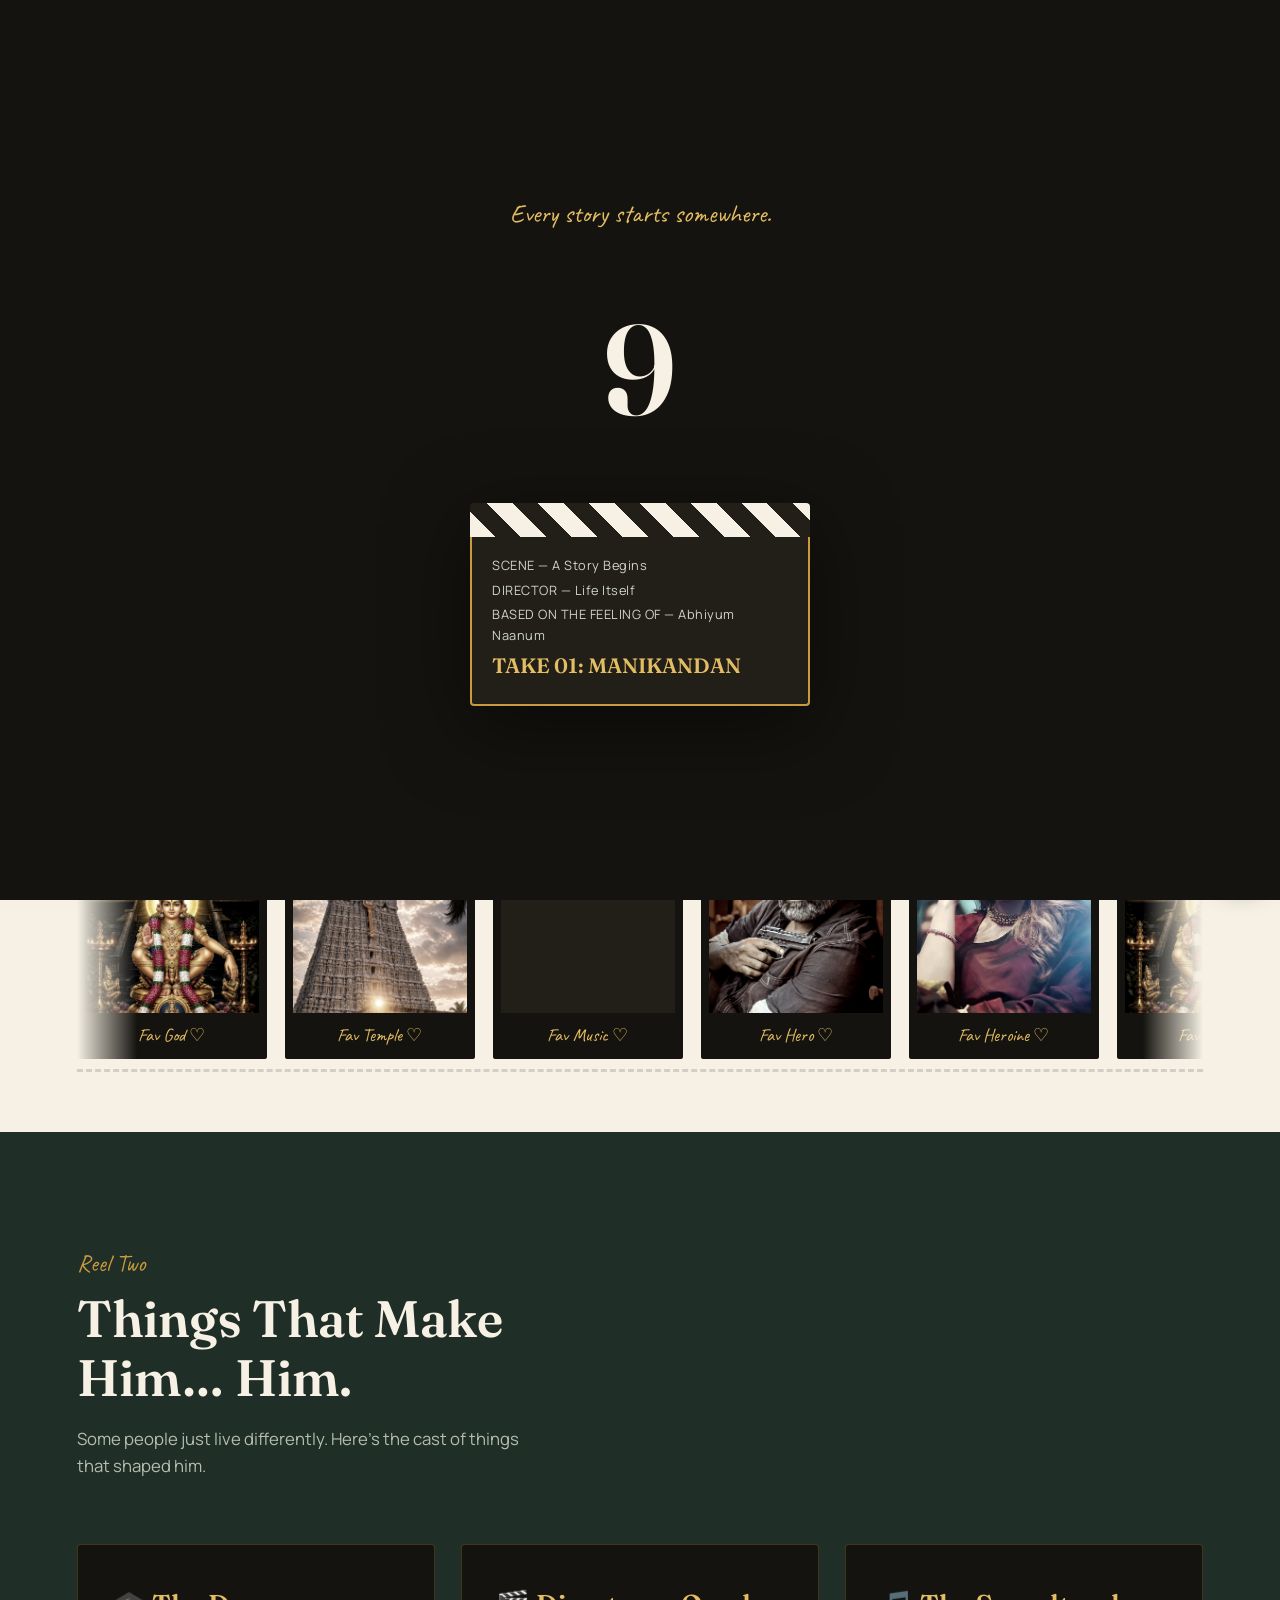
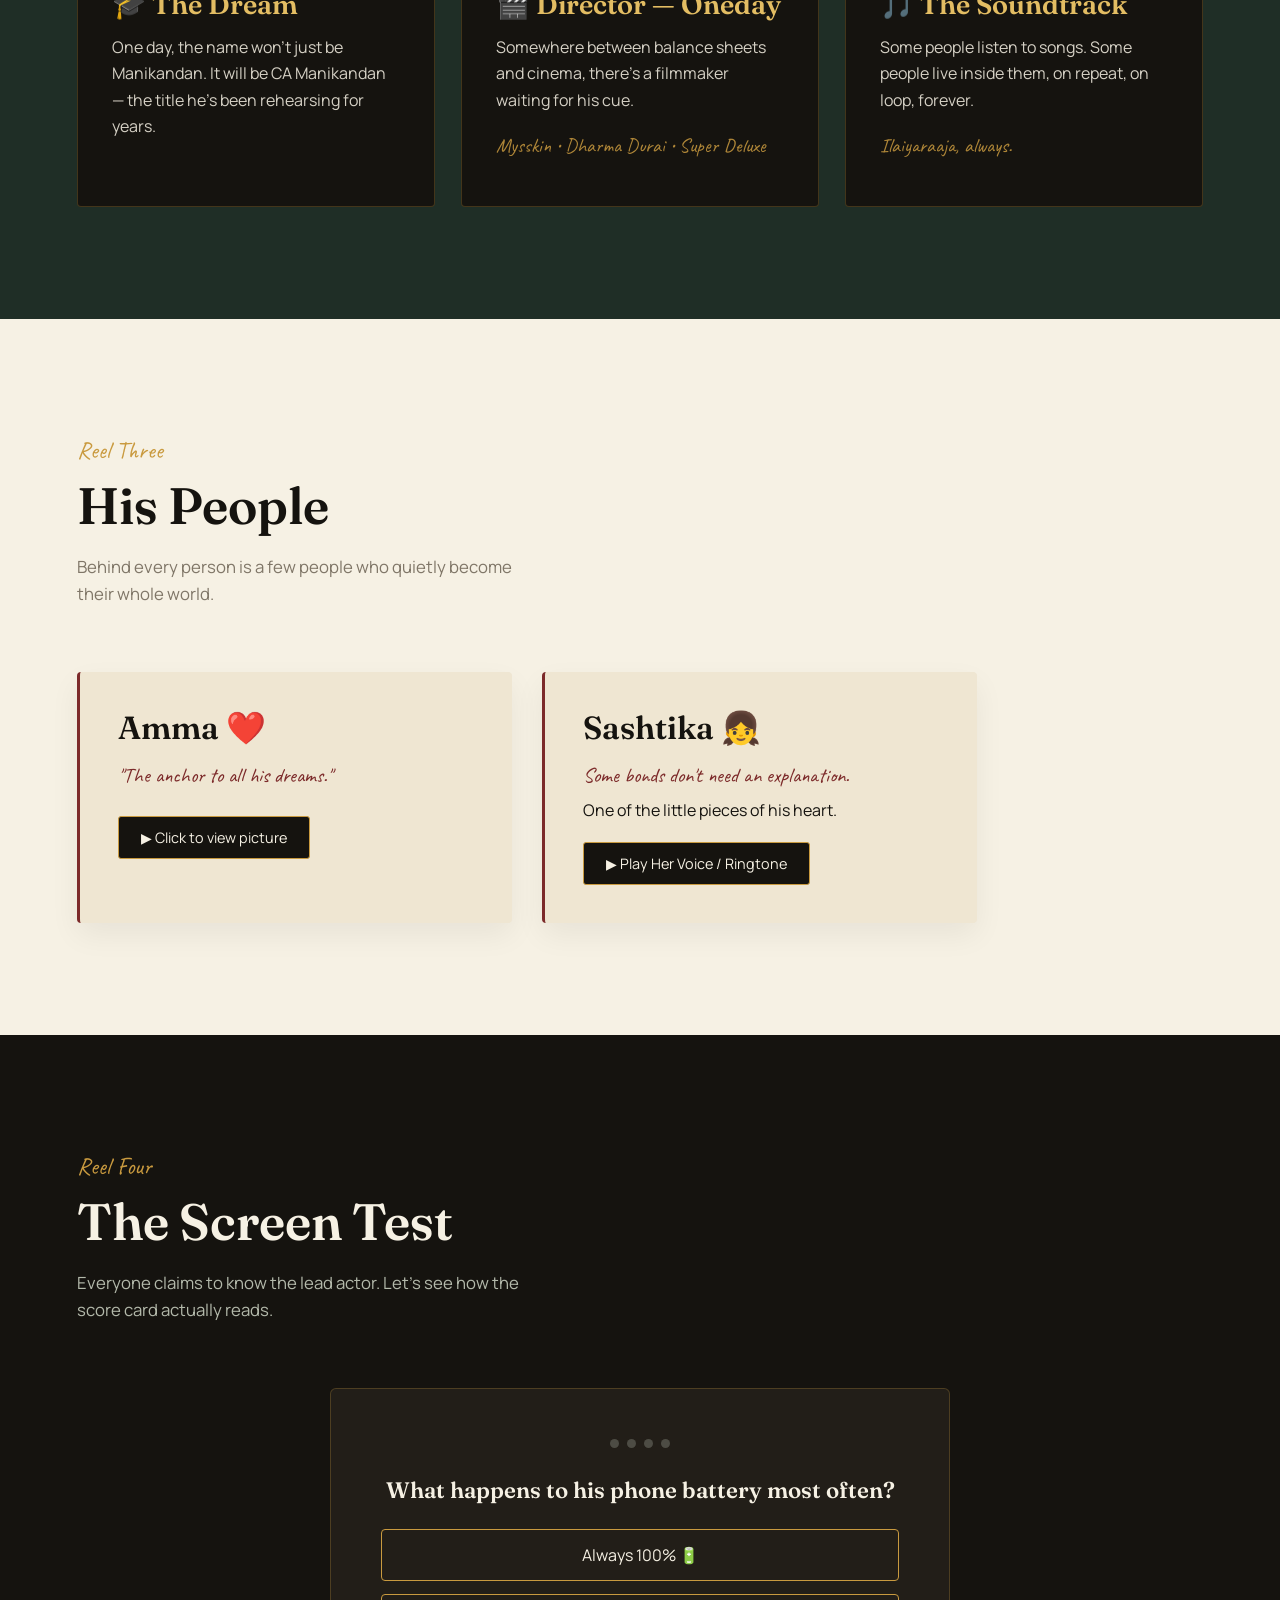
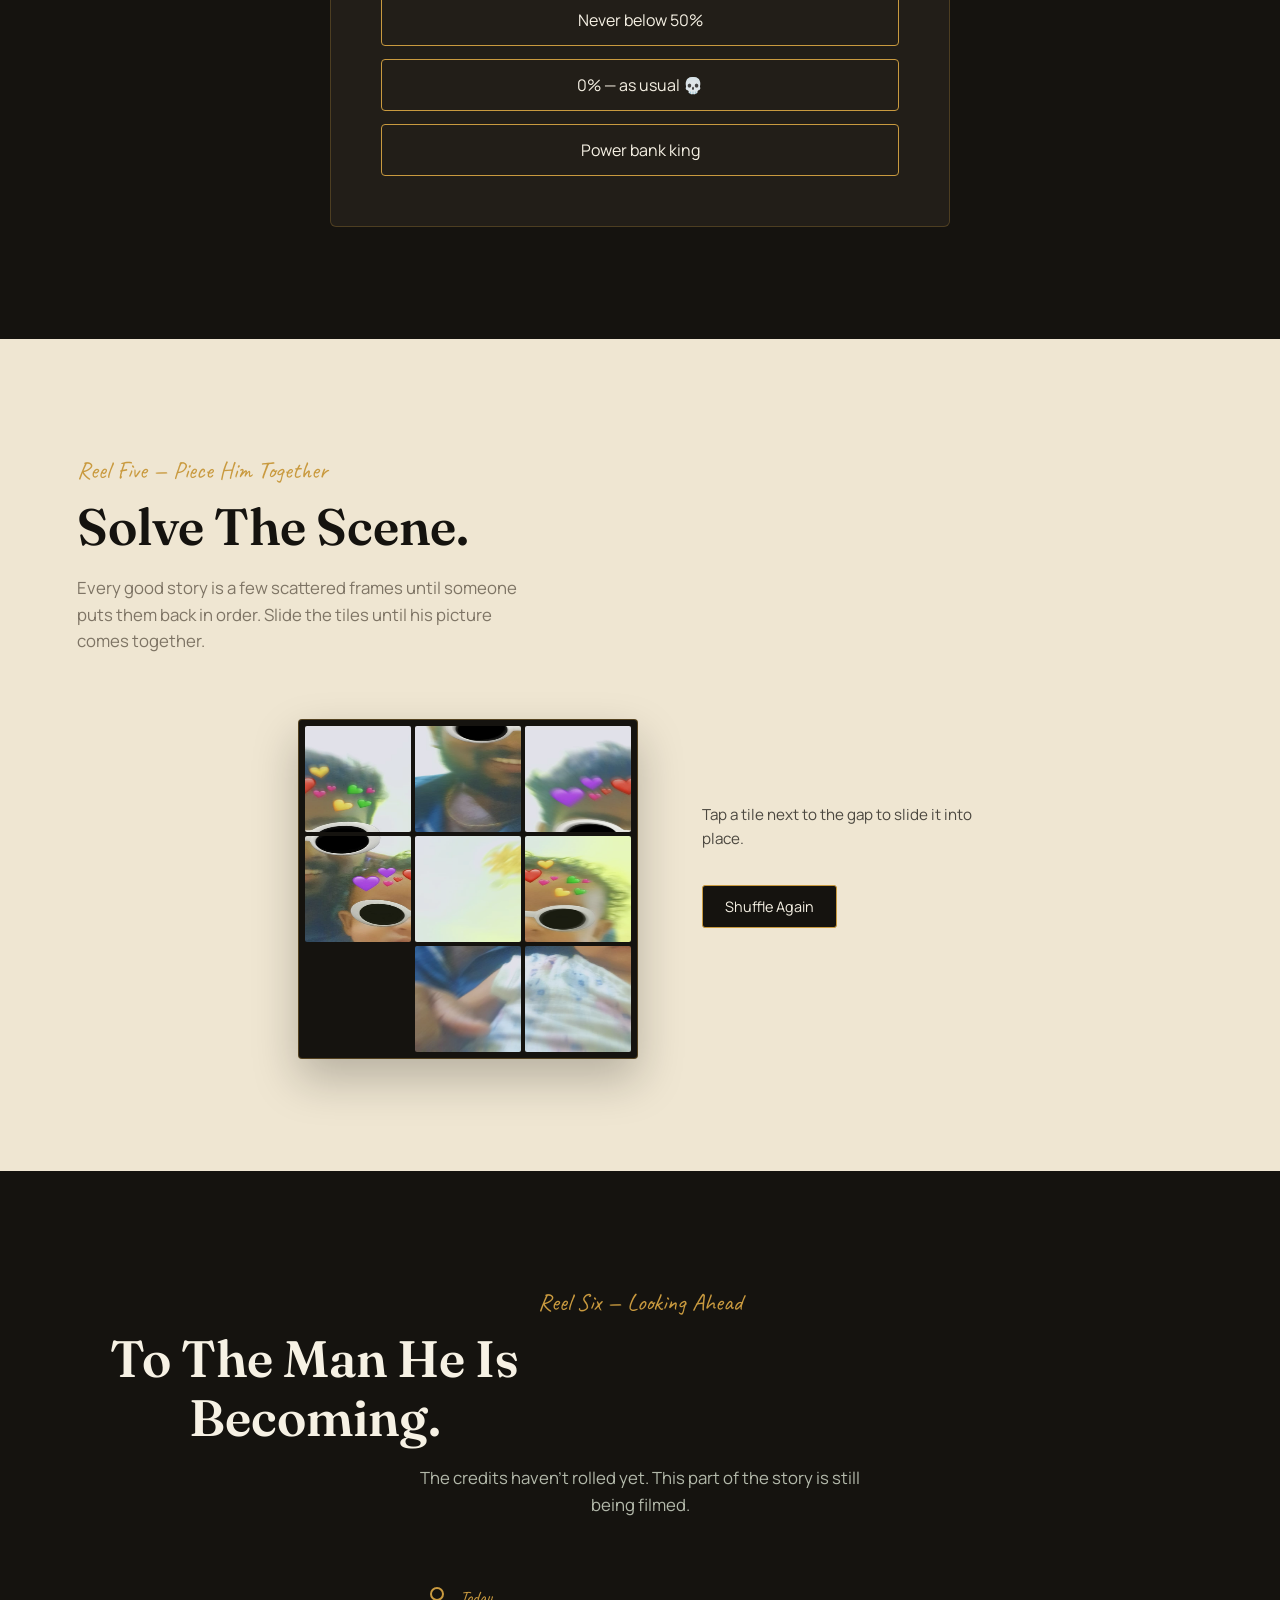
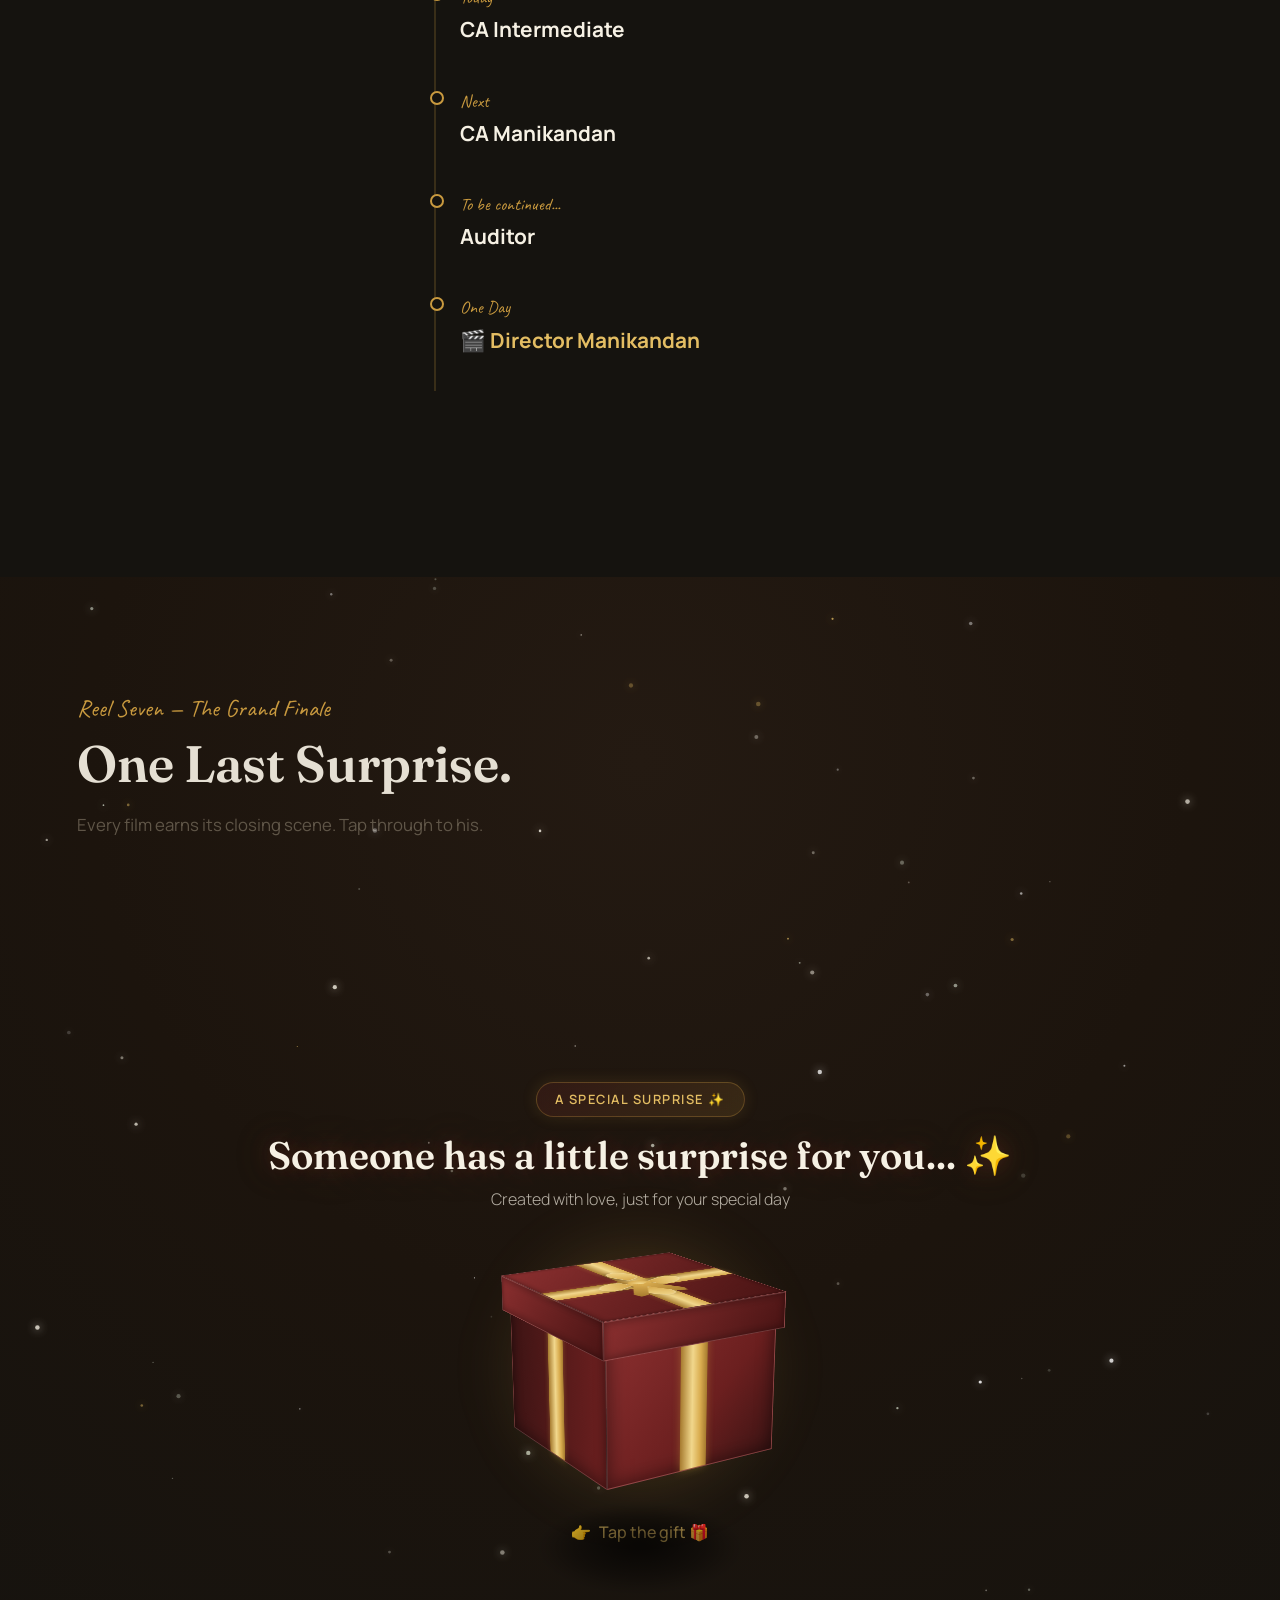
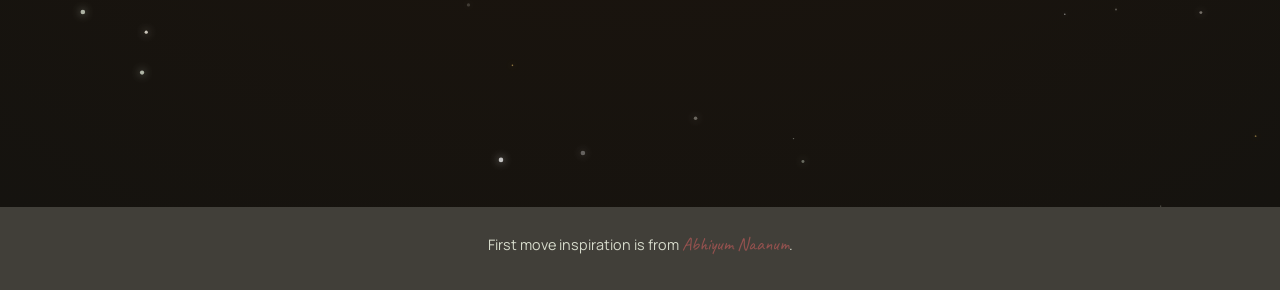
==== index.html @ 600df2d5 "Update index.html" ====
<!DOCTYPE html>
<html lang="en">
<head>
    <meta charset="UTF-8">
    <meta name="viewport" content="width=device-width, initial-scale=1.0">
    <title>The Man Behind The Name — Manikandan</title>
    <link href="https://fonts.googleapis.com/css2?family=Fraunces:opsz,wght@9..144,300;9..144,500;9..144,600;9..144,700&family=Manrope:wght@400;500;600;700;800&family=Caveat:wght@500;600;700&display=swap" rel="stylesheet">
    <link rel="stylesheet" href="couple_unique.css">
</head>
<body>

    <!-- FILM GRAIN TEXTURE -->
    <div id="grainOverlay"></div>

    <!-- BACKGROUND MUSIC (plays site-wide from page load) -->
    <audio id="bgMusic" src="hbd.mp3" loop preload="auto"></audio>
    <button id="musicToggleBtn" class="global-music-btn" aria-label="Play background music">
        <span class="music-icon">🎵</span>
        <span class="sound-wave"><i></i><i></i><i></i><i></i></span>
    </button>

    <!-- OPENING SEQUENCE -->
    <div id="openingIntro">
        <p class="intro-eyebrow">Every story starts somewhere.</p>
        <div class="intro-count" id="introCount">5</div>
        <div class="clapperboard">
            <div class="clapper-top"></div>
            <div class="clapper-body">
                <p>SCENE — A Story Begins</p>
                <p>DIRECTOR — Life Itself</p>
                <p>BASED ON THE FEELING OF — Abhiyum Naanum</p>
                <h4>TAKE 01: MANIKANDAN</h4>
            </div>
        </div>
    </div>
    <div class="clap-flash" id="clapFlash"></div>

    <nav>
        <div class="logo">M.</div>
        <button class="nav-toggle" id="navToggle" aria-label="Open menu" aria-expanded="false" aria-controls="navLinks">
            <span></span><span></span><span></span>
        </button>
        <div class="nav-links" id="navLinks">
            <a href="#home">Home</a>
            <a href="#world">His World</a>
            <a href="#people">His People</a>
            <a href="#game">Screen Test</a>
            <a href="#puzzle">Puzzle</a>
            <a href="#celebration" class="btn-special">A Special Day ♡</a>
        </div>
    </nav>

    <!-- ACT ONE — HOME -->
    <section id="home">
        <div class="hero-content">
            <div class="hero-text">
                <span class="chapter-tag">Reel One — Where It Begins</span>
                <h1 class="highlight">Manikandan</h1>
                <p class="role-line">A Tamil-pesum Mumbai paiyan ♡</p>

                <p class="intro-narration">
                    Sometimes a story doesn't need a grand stage — just a quiet walk,
                    a bit of Ooty mist, and someone willing to listen. This one starts
                    the same way. Andheri mornings. Chennai in the heart. A story
                    still finding its next scene.
                </p>

                <ul class="credits-list">
                    <li>CA Aspirant.</li>
                    <li>Future Auditor.</li>
                    <li>A Dreamer Filmmaker.</li>
                    <li>A Son. A Brother. A Friend.</li>
                    <li>A Story still being written...</li>
                </ul>
            </div>

            <div class="hero-image">
                <div class="film-still">
                    <span class="take-tag">TAKE 01</span>
                    <img src="Main_img.jpeg" alt="Manikandan">
                    <span class="still-caption">Manikandan ♡</span>
                </div>
            </div>
        </div>

        <div class="signpost">
            <div class="sign">MUMBAI</div>
            <div class="sign">CHENNAI</div>
            <div class="sign">CINEMA</div>
            <div class="sign">CA</div>
            <div class="sign">PEACE</div>
        </div>

        <!-- FILM STRIP GALLERY (duplicated once for seamless loop) -->
        <div class="filmstrip-wrap">
            <div class="filmstrip-track" id="filmstripTrack">
                <div class="polaroid" onclick="openModal('ayappan_video.mp4', 'Fav God — Iyyappa ♡', 'video')" tabindex="0">
                    <div class="polaroid-cover">
                        <img src="Ayappan_img.jpg" alt="Fav God" class="polaroid-box-img">
                        <span class="reveal-hint">▶ Click to play</span>
                    </div>
                    <p>Fav God ♡</p>
                </div>

                <div class="polaroid" onclick="openModal('murugan_video.mp4', 'Fav Temple — Thiruchendur ♡', 'video')" tabindex="0">
                    <div class="polaroid-cover">
                        <img src="Thiruchendur_img.jpg" alt="Fav Temple" class="polaroid-box-img">
                        <span class="reveal-hint">▶ Click to play</span>
                    </div>
                    <p>Fav Temple ♡</p>
                </div>

                <!-- UPDATED WITH NEXT VIDEO PARAMETER -->
<div class="polaroid" onclick="openModal('ilayaraja_video.mp4', 'Fav Music — Ilaiyaraaja ♡', 'video', ['song-22.mp4', 'song-33.mp4'])" tabindex="0">
    <div class="polaroid-cover">
        <img src="ilayaraja.jpg" alt="Fav Music" class="polaroid-box-img">
        <span class="reveal-hint">▶ Click to play</span>
    </div>
    <p>Fav Music ♡</p>
</div>

                <!-- UPDATED WITH NEXT VIDEO PARAMETER -->
                <div class="polaroid" onclick="openModal('sethubathi_video.mp4', 'Fav Hero — Vijay Sethupathi ♡', 'video', 'hero-22.mp4')" tabindex="0">
                    <div class="polaroid-cover">
                        <img src="Vijay Sethupathi.jpg" alt="Fav Hero" class="polaroid-box-img">
                        <span class="reveal-hint">▶ Click to play</span>
                    </div>
                    <p>Fav Hero ♡</p>
                </div>

                <!-- UPDATED WITH NEXT VIDEO PARAMETER -->
                <div class="polaroid" onclick="openModal('nayan_video.mp4', 'Fav Heroine — Nayanthara ♡', 'video', 'heroine-22.mp4')" tabindex="0">
                    <div class="polaroid-cover">
                        <img src="nayanthara_img.jpg" alt="Fav Heroine" class="polaroid-box-img">
                        <span class="reveal-hint">▶ Click to play</span>
                    </div>
                    <p>Fav Heroine ♡</p>
                </div>
            </div>
        </div>
    </section>

    <!-- ACT TWO — HIS WORLD -->
    <section id="world" class="section-container">
        <span class="chapter-tag">Reel Two</span>
        <h2 class="section-title">Things That Make Him… Him.</h2>
        <p class="section-subtitle">Some people just live differently. Here's the cast of things that shaped him.</p>

        <div class="grid-cards">
            <div class="poster-card">
                <h3>🎓 The Dream</h3>
                <p>One day, the name won't just be Manikandan. It will be CA Manikandan — the title he's been rehearsing for years.</p>
            </div>
            <div class="poster-card">
                <h3>🎬 Director — Oneday </h3>
                <p>Somewhere between balance sheets and cinema, there's a filmmaker waiting for his cue.</p>
                <p class="credit-line">Mysskin • Dharma Durai • Super Deluxe</p>
            </div>
            <div class="poster-card">
                <h3>🎵 The Soundtrack</h3>
                <p>Some people listen to songs. Some people live inside them, on repeat, on loop, forever.</p>
                <p class="credit-line">Ilaiyaraaja, always.</p>
            </div>
        </div>
    </section>

    <!-- ACT THREE — HIS PEOPLE -->
    <section id="people" class="section-container">
        <span class="chapter-tag">Reel Three</span>
        <h2 class="section-title">His People</h2>
        <p class="section-subtitle">Behind every person is a few people who quietly become their whole world.</p>

        <div class="people-grid">
            <div class="people-card">
                <h2>Amma ❤️</h2>
                <p class="caption-line">"The anchor to all his dreams."</p>
                <button class="play-btn" onclick="openModal('amma_pic.jpeg', 'Amma ❤️')">▶ Click to view picture</button>
            </div>

            <div class="people-card">
                <h2>Sashtika 👧</h2>
                <p class="caption-line">Some bonds don't need an explanation.</p>
                <p>One of the little pieces of his heart.</p>
                <audio id="specialAudio" src="audio.mp3"></audio>
                <button class="play-btn" onclick="playAudio()">▶ Play Her Voice / Ringtone</button>
            </div>
            
            <!-- <div class="people-card">
                <h2>His fav song 🎵</h2>
                <p class="caption-line">The track on repeat.</p>
                <button class="play-btn" onclick="openModal('add_song.mp4', 'His Fav Song', 'video')">▶ Listen to song</button>
            </div> -->
        </div>
    </section>

    <!-- ACT FOUR — THE SCREEN TEST -->
    <section id="game" class="section-container">
        <span class="chapter-tag">Reel Four</span>
        <h2 class="section-title">The Screen Test</h2>
        <p class="section-subtitle">Everyone claims to know the lead actor. Let's see how the score card actually reads.</p>

        <div class="quiz-container">
            <div class="reel-progress" id="reelProgress"></div>
            <div id="quiz-content">
                <h3 id="question-text">What happens to his phone battery most often?</h3>
                <div class="options" id="options-container"></div>
            </div>
            <div id="quiz-result"></div>
        </div>
    </section>

    <!-- ACT FIVE — THE PUZZLE -->
    <section id="puzzle" class="section-container">
        <span class="chapter-tag">Reel Five — Piece Him Together</span>
        <h2 class="section-title">Solve The Scene.</h2>
        <p class="section-subtitle">Every good story is a few scattered frames until someone puts them back in order. Slide the tiles until his picture comes together.</p>

        <div class="puzzle-frame">
            <div class="puzzle-grid" id="puzzleGrid"></div>
            <div class="puzzle-meta">
                <p class="puzzle-hint">Tap a tile next to the gap to slide it into place.</p>
                <button class="play-btn" id="puzzleShuffle">Shuffle Again</button>
                <p class="puzzle-status" id="puzzleStatus"></p>
            </div>
        </div>
    </section>

    <!-- ACT SIX — HIS FUTURE -->
    <section id="future" class="section-container">
        <span class="chapter-tag">Reel Six — Looking Ahead</span>
        <h2 class="section-title">To The Man He Is Becoming.</h2>
        <p class="section-subtitle">The credits haven't rolled yet. This part of the story is still being filmed.</p>

        <div class="timeline-track" id="timelineTrack">
            <div class="timeline-frame">
                <span class="tag">Today</span>
                <h4>CA Intermediate</h4>
            </div>
            <div class="timeline-frame">
                <span class="tag">Next</span>
                <h4>CA Manikandan</h4>
            </div>
            <div class="timeline-frame">
                <span class="tag">To be continued...</span>
                <h4>Auditor</h4>
            </div>
            <div class="timeline-frame final">
                <span class="tag">One Day</span>
                <h4>🎬 Director Manikandan</h4>
            </div>
        </div>
    </section>

    <!-- ACT SEVEN — THE GRAND FINALE -->
    <section id="celebration" class="section-container cx-root">
        <span class="chapter-tag">Reel Seven — The Grand Finale</span>
        <h2 class="section-title">One Last Surprise.</h2>
        <p class="section-subtitle">Every film earns its closing scene. Tap through to his.</p>

        <canvas id="ambientCanvas"></canvas>
        <canvas id="fxCanvas"></canvas>

        <main id="experienceStage" class="stage-container">
            <!-- STAGE 1: GIFT BOX -->
            <div id="giftStage" class="cx-stage active-stage" aria-label="Gift Box Stage">
                <div class="stage-content text-center">
                    <div class="header-badge animate-fade-down">A Special Surprise ✨</div>
                    <h1 class="main-title text-glow animate-fade-down delay-1" id="giftGreetingTitle">
                        Someone has a little surprise for you... ✨
                    </h1>
                    <p class="sub-text animate-fade-down delay-2">Created with love, just for your special day</p>

                    <div class="gift-box-wrapper" id="giftBoxWrapper" role="button" tabindex="0" aria-label="Tap to open the birthday gift box">
                        <div class="gift-glow-halo"></div>
                        <div class="gift-box-3d" id="giftBox">
                            <div class="box-lid" id="boxLid">
                                <div class="lid-face lid-top">
                                    <div class="ribbon-cross-h"></div>
                                    <div class="ribbon-cross-v"></div>
                                    <div class="bow-knot">
                                        <div class="bow-loop bow-loop-left"></div>
                                        <div class="bow-loop bow-loop-right"></div>
                                        <div class="bow-loop bow-loop-top"></div>
                                        <div class="bow-loop bow-loop-bottom"></div>
                                        <div class="bow-center"></div>
                                        <div class="bow-ribbon-tail tail-left"></div>
                                        <div class="bow-ribbon-tail tail-right"></div>
                                    </div>
                                </div>
                                <div class="lid-face lid-front"></div>
                                <div class="lid-face lid-back"></div>
                                <div class="lid-face lid-left"></div>
                                <div class="lid-face lid-right"></div>
                            </div>
                            <div class="box-body" id="boxBody">
                                <div class="box-face box-front"><div class="ribbon-v"></div></div>
                                <div class="box-face box-back"><div class="ribbon-v"></div></div>
                                <div class="box-face box-left"><div class="ribbon-v"></div></div>
                                <div class="box-face box-right"><div class="ribbon-v"></div></div>
                                <div class="box-face box-top-inside"><div class="inner-treasure-glow"></div></div>
                                <div class="box-face box-bottom"></div>
                            </div>
                            <div class="box-shadow"></div>
                        </div>
                    </div>

                    <div class="tap-hint animate-bounce-slow" id="giftTapHint">
                        <span class="finger-icon">👉</span>
                        <span class="hint-text">Tap the gift 🎁</span>
                    </div>
                </div>
            </div>

            <!-- STAGE 2: CAKE & CANDLES -->
            <div id="cakeStage" class="cx-stage hidden-stage" aria-label="Birthday Cake Stage">
                <div class="stage-content text-center">
                    <div class="cake-titles">
                        <div class="header-badge" id="cakeBadge">Surprise Revealed 🎂</div>
                        <h1 class="main-title text-glow recipient-title" id="cakeRecipientTitle">Happy Birthday, <span class="name-highlight" id="recipientNameDisplay">Manikandan</span> ❤️</h1>
                        <p class="cake-instruction" id="cakeInstruction">Make a wish... ✨</p>
                    </div>

                    <div class="cake-3d-wrapper" id="cakeWrapper">
                        <div class="cake-glow-aura"></div>
                        <div class="cake-assembly" id="cakeAssembly">
                            <div class="cake-plate"><div class="plate-inner"></div></div>

                            <div class="cake-body-container" id="cakeBodyContainer">
                                <div class="cake-structure" id="cakeStructure">
                                    <div class="cake-tier tier-bottom">
                                        <div class="tier-frosting-top"><div class="frosting-piping"></div></div>
                                        <div class="tier-side"><div class="tier-drips"></div><div class="tier-stripes"></div></div>
                                    </div>
                                    <div class="cake-tier tier-top">
                                        <div class="tier-frosting-top">
                                            <div class="toppings-row">
                                                <span class="topping strawberry s1">🍓</span>
                                                <span class="topping pearl p1">✨</span>
                                                <span class="topping strawberry s2">🍓</span>
                                                <span class="topping pearl p2">✨</span>
                                                <span class="topping strawberry s3">🍓</span>
                                                <span class="topping pearl p3">✨</span>
                                                <span class="topping strawberry s4">🍓</span>
                                            </div>
                                        </div>
                                        <div class="tier-side"><div class="tier-drips"></div><div class="tier-stripes"></div></div>
                                    </div>
                                    <div class="cake-slice-piece" id="cakeSlicePiece">
                                        <div class="slice-inner-sponge"></div>
                                        <div class="slice-frosting"></div>
                                        <div class="slice-strawberry">🍓</div>
                                    </div>
                                </div>

                                <div class="candles-container" id="candlesContainer">
                                    <div class="candle-item candle-left" data-candle="1">
                                        <div class="candle-flame" id="flame1"><div class="flame-core"></div><div class="flame-halo"></div><div class="flame-smoke"></div></div>
                                        <div class="candle-wick"></div>
                                        <div class="candle-stick candle-stripe-gold"></div>
                                    </div>
                                    <div class="candle-item candle-center" data-candle="2">
                                        <div class="candle-flame" id="flame2"><div class="flame-core"></div><div class="flame-halo"></div><div class="flame-smoke"></div></div>
                                        <div class="candle-wick"></div>
                                        <div class="candle-stick candle-stripe-pink"></div>
                                    </div>
                                    <div class="candle-item candle-right" data-candle="3">
                                        <div class="candle-flame" id="flame3"><div class="flame-core"></div><div class="flame-halo"></div><div class="flame-smoke"></div></div>
                                        <div class="candle-wick"></div>
                                        <div class="candle-stick candle-stripe-gold"></div>
                                    </div>
                                </div>

                                <div class="cake-knife" id="cakeKnife">
                                    <div class="knife-blade"></div>
                                    <div class="knife-handle"></div>
                                    <div class="knife-gleam"></div>
                                </div>
                            </div>
                            <div class="cake-shadow"></div>
                        </div>
                    </div>

                    <div class="cake-actions" id="cakeActions">
                        <button id="lightCandlesBtn" class="action-btn primary-btn pulse-glow">
                            <span class="btn-icon">🕯️</span><span>Light the Candles ✨</span>
                        </button>

                        <div id="blowControls" class="blow-controls-group hidden">
                            <div class="mic-status-badge" id="micStatusBadge">
                                <span class="mic-icon-pulse">🎙️</span>
                                <span id="micStatusText">Blow into your microphone or tap below!</span>
                            </div>
                            <button id="blowCandlesBtn" class="action-btn blow-btn pulse-glow">
                                <span class="btn-icon">💨</span><span>Tap to Blow 💨</span>
                            </button>
                        </div>

                        <button id="cutCakeBtn" class="action-btn cut-btn hidden pulse-glow">
                            <span class="btn-icon">🔪</span><span>Cut the Cake 🎂</span>
                        </button>

                        <button id="goToMemoriesBtn" class="action-btn primary-btn hidden animate-pop">
                            <span>Look at Our Memories ❤️</span><span class="btn-icon">📸</span>
                        </button>
                    </div>
                </div>
            </div>

            <!-- STAGE 3: PHOTO MEMORIES -->
            <div id="memoryStage" class="cx-stage hidden-stage" aria-label="Memories Section">
                <div class="stage-content">
                    <div class="section-header text-center">
                        <div class="header-badge animate-fade-down">Treasured Moments 💖</div>
                        <h2 class="main-title text-glow animate-fade-down delay-1">Beautiful Memories ❤️</h2>
                        <p class="sub-text animate-fade-down delay-2">Every smile, every frame, every reel of him — precious.</p>
                    </div>

                    <div class="polaroid-gallery" id="polaroidGallery"></div>

                    <div class="text-center gallery-bottom-action">
                        <button id="goToLetterBtn" class="action-btn primary-btn pulse-glow">
                            <span>One Last Surprise 💌</span><span class="btn-icon">✨</span>
                        </button>
                    </div>
                </div>
            </div>

            <!-- STAGE 4: LETTER -->
            <div id="letterStage" class="cx-stage hidden-stage" aria-label="Birthday Letter Stage">
                <div class="stage-content text-center">
                    <div class="section-header">
                        <div class="header-badge">A Heartfelt Message 💌</div>
                        <h2 class="main-title text-glow">One Last Surprise...</h2>
                        <p class="sub-text">A special letter straight from the heart</p>
                    </div>

                    <div class="envelope-wrapper" id="envelopeWrapper">
                        <div class="envelope-3d" id="envelope3D" role="button" tabindex="0" aria-label="Tap to open the birthday letter">
                            <div class="envelope-back"></div>
                            <div class="letter-sheet" id="letterSheet">
                                <div class="letter-paper">
                                    <div class="letter-border">
                                        <div class="letter-stamp">🎬</div>
                                        <h3 class="letter-salutation" id="letterSalutation">Happy Birthday, <span id="letterNameDisplay">Manikandan</span> ❤️</h3>
                                        <div class="letter-body-text" id="letterBodyContent"></div>
                                        <div class="letter-signature">
                                            <span>From all of us,</span>
                                            <span class="signature-font">With all our love ❤️</span>
                                        </div>
                                    </div>
                                </div>
                            </div>
                            <div class="envelope-front-left"></div>
                            <div class="envelope-front-right"></div>
                            <div class="envelope-front-bottom"></div>
                            <div class="envelope-flap" id="envelopeFlap">
                                <div class="wax-seal"><span>💌</span></div>
                            </div>
                        </div>
                        <div class="envelope-hint" id="envelopeHint">
                            <span>Tap the envelope to open 💌</span>
                        </div>
                    </div>
                </div>
            </div>

            <!-- STAGE 5: FINALE -->
            <div id="finalStage" class="cx-stage hidden-stage" aria-label="Grand Finale Stage">
                <div class="stage-content text-center finale-wrapper">
                    <div class="finale-card glass-panel">
                        <div class="finale-crown">👑</div>
                        <div class="header-badge">Forever Cherished ✨</div>

                        <h1 class="finale-title text-glow" id="finaleTitle">
                            Happy Birthday, <span class="name-highlight" id="finaleNameDisplay">Manikandan</span>! 🎂❤️
                        </h1>

                        <p class="finale-subtitle" id="finaleSubtitle">
                            "This reel was always going to end here — with everyone who loves you, cheering." ✨
                        </p>

                        <div class="finale-quote-box">
                            <p class="finale-quote">
                                Keep chasing the things that make you feel alive. Keep the people you love close. Keep listening to your music. Keep dreaming about that first film — and someday, we'll all be waiting for "A Film by CA Manikandan." 🎬
                            </p>
                        </div>

                        <div class="finale-decorations">
                            <span class="floating-item f1">💖</span>
                            <span class="floating-item f2">🌟</span>
                            <span class="floating-item f3">🎂</span>
                            <span class="floating-item f4">✨</span>
                            <span class="floating-item f5">🎈</span>
                            <span class="floating-item f6">🎁</span>
                        </div>

                        <div class="finale-actions">
                            <button id="replayExperienceBtn" class="action-btn secondary-btn">
                                <span class="btn-icon">🔄</span><span>Replay Experience</span>
                            </button>
                        </div>
                    </div>
                </div>
            </div>

        </main>
    </section>

    <!-- UPDATED: Added Next Button inside the Modal -->
    <div id="imageModal" class="modal">
        <span class="close-modal" onclick="closeModal()">&times;</span>
        <img class="modal-content" id="modalImg">
        <video class="modal-content" id="modalVideo" controls playsinline></video>
        <div id="modalCaption"></div>
        <button id="modalNextBtn" class="modal-next-btn" onclick="playNextVideo()">Next ➔</button>
    </div>

    <footer class="credit-footer">
        <p>First move inspiration is from <span class="script-text" style="font-size: 1.15rem;">Abhiyum Naanum</span>.</p>
    </footer>

    <script src="couple_unique.js"></script>
</body>
</html>
---- couple_unique.css ----
/* =========================================================
   THE MAN BEHIND THE NAME — Manikandan
   A cinematic identity, styled like a story someone is
   telling you on a quiet Ooty walk (Abhiyum Naanum mood).
   ========================================================= */

:root {
    --ink: #15130f;
    --ink-soft: #221e18;
    --paper: #f6f1e4;
    --paper-warm: #efe6d2;
    --hill-green: #33473b;
    --hill-green-deep: #1f2e26;
    --maroon: #7c2a2a;
    --maroon-deep: #591d1d;
    --gold: #c99a3f;
    --gold-bright: #e3bd63;
    --mist: #cfd6c6;

    --font-display: 'Fraunces', serif;
    --font-body: 'Manrope', sans-serif;
    --font-script: 'Caveat', cursive;

    --space-xs: 0.5rem;
    --space-sm: 1rem;
    --space-md: 2rem;
    --space-lg: 4rem;
    --space-xl: 7rem;
}

/* ---------- RESET ---------- */
* { margin: 0; padding: 0; box-sizing: border-box; }
html { scroll-behavior: smooth; }
body {
    font-family: var(--font-body);
    background-color: var(--paper);
    color: var(--ink);
    overflow-x: hidden;
    line-height: 1.6;
}
img { max-width: 100%; display: block; }
a { color: inherit; }
button { font-family: inherit; }

h1, h2, h3 { font-family: var(--font-display); font-weight: 600; line-height: 1.15; }

::selection { background: var(--gold); color: var(--ink); }

/* Visible keyboard focus */
a:focus-visible, button:focus-visible, .polaroid:focus-visible {
    outline: 2px solid var(--gold);
    outline-offset: 3px;
}

@media (prefers-reduced-motion: reduce) {
    *, *::before, *::after { animation-duration: 0.001ms !important; animation-iteration-count: 1 !important; transition-duration: 0.001ms !important; scroll-behavior: auto !important; }
}

.script-text { font-family: var(--font-script); color: var(--maroon); font-size: 2rem; line-height: 1; }

/* ---------- FILM GRAIN (subtle, always-on texture) ---------- */
#grainOverlay {
    position: fixed;
    inset: 0;
    z-index: 5;
    pointer-events: none;
    opacity: 0.05;
    mix-blend-mode: multiply;
    background-image: url("data:image/svg+xml,%3Csvg xmlns='http://www.w3.org/2000/svg' width='120' height='120'%3E%3Cfilter id='n'%3E%3CfeTurbulence type='fractalNoise' baseFrequency='0.9' numOctaves='2' stitchTiles='stitch'/%3E%3C/filter%3E%3Crect width='100%25' height='100%25' filter='url(%23n)'/%3E%3C/svg%3E");
}

/* ---------- OPENING SEQUENCE (single orchestrated moment) ---------- */
#openingIntro {
    position: fixed;
    inset: 0;
    z-index: 9999;
    background: var(--ink);
    display: flex;
    flex-direction: column;
    align-items: center;
    justify-content: center;
    gap: var(--space-md);
    transition: opacity 0.6s ease, visibility 0.6s ease;
}
#openingIntro.hide { opacity: 0; visibility: hidden; pointer-events: none; }

.intro-eyebrow {
    font-family: var(--font-script);
    color: var(--gold-bright);
    font-size: 1.6rem;
}
.intro-count {
    font-family: var(--font-display);
    font-size: clamp(4rem, 14vw, 8rem);
    color: var(--paper);
    font-weight: 600;
    min-width: 2ch;
    text-align: center;
}

.clapperboard {
    width: min(70vw, 340px);
    filter: drop-shadow(0 20px 40px rgba(0,0,0,0.5));
}
.clapper-top {
    height: 34px;
    background: repeating-linear-gradient(45deg, var(--paper) 0 18px, var(--ink-soft) 18px 36px);
    border-radius: 4px 4px 0 0;
    transform-origin: left center;
    transition: transform 0.35s cubic-bezier(.36,1.6,.6,1);
}
#openingIntro.clap .clapper-top { transform: rotate(-22deg); }
.clapper-body {
    background: var(--ink-soft);
    border: 2px solid var(--gold);
    border-top: none;
    border-radius: 0 0 4px 4px;
    padding: 18px 20px 22px;
    color: var(--paper);
}
.clapper-body p { font-family: var(--font-body); font-size: 0.8rem; letter-spacing: 0.5px; color: var(--mist); margin-bottom: 4px; }
.clapper-body h4 { font-family: var(--font-display); font-size: 1.3rem; color: var(--gold-bright); font-weight: 600; }
.clap-flash {
    position: fixed;
    inset: 0;
    background: white;
    opacity: 0;
    z-index: 9998;
    pointer-events: none;
}
#openingIntro.clap ~ .clap-flash,
.clap-flash.flash { animation: flashPop 0.4s ease forwards; }
@keyframes flashPop { 0% { opacity: 0; } 15% { opacity: 0.85; } 100% { opacity: 0; } }

/* ---------- GLOBAL BACKGROUND MUSIC BUTTON ---------- */
.global-music-btn {
    position: fixed;
    right: 16px;
    bottom: 16px;
    z-index: 1500;
    width: 46px;
    height: 46px;
    border-radius: 50%;
    display: flex;
    align-items: center;
    justify-content: center;
    background: var(--ink);
    border: 1px solid rgba(201,154,63,0.35);
    color: var(--gold-bright);
    font-size: 1.1rem;
    cursor: pointer;
    box-shadow: 0 8px 24px rgba(0,0,0,0.35);
    transition: transform 0.25s ease, border-color 0.25s ease, background 0.25s ease;
}
.global-music-btn:hover { transform: scale(1.08); }
.global-music-btn.active { background: linear-gradient(135deg, rgba(124,42,42,0.9), rgba(21,19,15,0.95)); border-color: var(--gold); }
.global-music-btn .sound-wave { display: none; align-items: center; gap: 2px; height: 12px; position: absolute; bottom: 6px; }
.global-music-btn.active .music-icon { display: none; }
.global-music-btn.active .sound-wave { display: flex; }
.global-music-btn .sound-wave i { display: inline-block; width: 2px; height: 100%; background: var(--gold-bright); border-radius: 2px; animation: globalSoundBar 1s infinite ease-in-out; }
.global-music-btn .sound-wave i:nth-child(1) { animation-delay: 0.1s; }
.global-music-btn .sound-wave i:nth-child(2) { animation-delay: 0.3s; }
.global-music-btn .sound-wave i:nth-child(3) { animation-delay: 0.5s; }
.global-music-btn .sound-wave i:nth-child(4) { animation-delay: 0.2s; }
@keyframes globalSoundBar { 0%, 100% { height: 3px; } 50% { height: 12px; } }

@media (max-width: 768px) {
    .global-music-btn { right: 12px; bottom: 12px; width: 42px; height: 42px; }
}

/* ---------- NAVIGATION ---------- */
nav {
    position: fixed;
    top: 0;
    width: 100%;
    padding: 18px 5vw;
    display: flex;
    justify-content: space-between;
    align-items: center;
    background: rgba(21, 19, 15, 0.75);
    backdrop-filter: blur(12px);
    z-index: 1000;
    border-bottom: 1px solid rgba(201, 154, 63, 0.25);
}
.logo {
    font-family: var(--font-script);
    font-size: 2.1rem;
    color: var(--gold-bright);
}
.nav-links { display: flex; align-items: center; gap: 26px; }
.nav-links a {
    text-decoration: none;
    color: var(--paper);
    font-weight: 500;
    font-size: 0.92rem;
    opacity: 0.85;
    position: relative;
    transition: opacity 0.25s ease, color 0.25s ease;
}
.nav-links a::after {
    content: '';
    position: absolute; left: 0; bottom: -6px;
    width: 0; height: 1px;
    background: var(--gold);
    transition: width 0.3s ease;
}
.nav-links a:hover { opacity: 1; color: var(--gold-bright); }
.nav-links a:hover::after { width: 100%; }
.btn-special {
    background: var(--maroon);
    color: var(--paper) !important;
    padding: 9px 20px;
    border-radius: 3px;
    opacity: 1 !important;
    border: 1px solid var(--gold);
}
.btn-special::after { display: none; }
.btn-special:hover { background: var(--maroon-deep); }

.nav-toggle {
    display: none;
    flex-direction: column;
    justify-content: center;
    gap: 5px;
    width: 34px;
    height: 34px;
    background: transparent;
    border: none;
    cursor: pointer;
    padding: 0;
    z-index: 1001;
}
.nav-toggle span {
    display: block;
    width: 100%;
    height: 2px;
    background: var(--gold-bright);
    transition: transform 0.3s ease, opacity 0.3s ease;
}
.nav-toggle.open span:nth-child(1) { transform: translateY(7px) rotate(45deg); }
.nav-toggle.open span:nth-child(2) { opacity: 0; }
.nav-toggle.open span:nth-child(3) { transform: translateY(-7px) rotate(-45deg); }

/* ---------- SHARED SECTION CHROME ---------- */
.section-container { padding: var(--space-xl) 6vw; }
.chapter-tag {
    display: inline-block;
    font-family: var(--font-script);
    font-size: 1.5rem;
    color: var(--gold);
    margin-bottom: var(--space-xs);
}
.section-title {
    font-size: clamp(2.2rem, 4.5vw, 3.2rem);
    max-width: 14ch;
    margin-bottom: 18px;
}
.section-subtitle {
    font-family: var(--font-body);
    font-size: 1.05rem;
    max-width: 46ch;
    color: var(--muted, #6b6152);
    opacity: 0.85;
    margin-bottom: var(--space-lg);
}
.reveal { opacity: 0; transform: translateY(0); transition: opacity 0.9s ease; }
.reveal.in-view { opacity: 1; }

/* ---------- ACT ONE: HOME ---------- */
#home {
    min-height: 100vh;
    display: flex;
    flex-direction: column;
    justify-content: center;
    padding: 130px 6vw 60px;
    position: relative;
    background:
        radial-gradient(ellipse at 20% -10%, rgba(124,42,42,0.12), transparent 55%),
        radial-gradient(ellipse at 100% 10%, rgba(51,71,59,0.15), transparent 50%),
        var(--paper);
}
.hero-content {
    display: grid;
    grid-template-columns: 1.15fr 0.85fr;
    gap: var(--space-lg);
    align-items: center;
}
.hero-text .intro-narration {
    font-size: 1.05rem;
    color: var(--ink-soft);
    opacity: 0.85;
    max-width: 52ch;
    margin: 18px 0 26px;
    border-left: 2px solid var(--gold);
    padding-left: 16px;
}
.hero-text h1.highlight {
    font-size: clamp(3.2rem, 7vw, 5.2rem);
    color: var(--ink);
    letter-spacing: -1px;
}
.hero-text .role-line { color: var(--maroon); font-family: var(--font-script); font-size: 1.6rem; margin-top: 6px; }

.credits-list { list-style: none; margin: 26px 0; display: flex; flex-direction: column; gap: 9px; }
.credits-list li {
    font-size: 1rem;
    color: var(--ink-soft);
    padding-left: 20px;
    position: relative;
}
.credits-list li::before {
    content: '';
    position: absolute; left: 0; top: 9px;
    width: 9px; height: 1px;
    background: var(--gold);
}

.hero-image { position: relative; display: flex; justify-content: center; }
.film-still {
    position: relative;
    width: 100%;
    max-width: 380px;
    background: var(--ink);
    padding: 14px 14px 46px;
    border-radius: 3px;
    box-shadow: 0 30px 60px rgba(21,19,15,0.35);
    transform: rotate(2deg);
    transition: transform 0.5s ease;
}
.film-still:hover { transform: rotate(0deg); }
.film-still img { width: 100%; height: 380px; object-fit: cover; filter: sepia(8%) contrast(1.05); }
.film-still .take-tag {
    position: absolute;
    top: -14px; left: 20px;
    background: var(--maroon);
    color: var(--paper);
    font-size: 0.72rem;
    letter-spacing: 1px;
    padding: 5px 12px;
    border-radius: 2px;
    font-weight: 700;
}
.film-still .still-caption {
    position: absolute;
    bottom: 12px; left: 0; right: 0;
    text-align: center;
    font-family: var(--font-script);
    color: var(--gold-bright);
    font-size: 1.3rem;
}

.signpost {
    display: flex;
    flex-wrap: wrap;
    gap: 12px;
    margin-top: var(--space-md);
}
.sign {
    padding: 8px 20px;
    font-size: 0.85rem;
    font-weight: 700;
    letter-spacing: 1.5px;
    border-radius: 2px;
    box-shadow: 3px 4px 0 rgba(21,19,15,0.12);
}
.sign:nth-child(1) { background: var(--hill-green); color: var(--paper); }
.sign:nth-child(2) { background: var(--gold); color: var(--ink); }
.sign:nth-child(3) { background: var(--maroon); color: var(--paper); }
.sign:nth-child(4) { background: var(--ink); color: var(--gold-bright); }
.sign:nth-child(5) { background: var(--mist); color: var(--ink); }

/* ---------- FILM STRIP GALLERY ---------- */
.filmstrip-wrap {
    margin-top: var(--space-xl);
    overflow: hidden;
    border-top: 3px dashed rgba(21,19,15,0.15);
    border-bottom: 3px dashed rgba(21,19,15,0.15);
    padding: 10px 0;
    position: relative;
}
.filmstrip-wrap::before, .filmstrip-wrap::after {
    content: '';
    position: absolute; top: 0; bottom: 0; width: 60px; z-index: 2;
    pointer-events: none;
}
.filmstrip-wrap::before { left: 0; background: linear-gradient(90deg, var(--paper), transparent); }
.filmstrip-wrap::after { right: 0; background: linear-gradient(270deg, var(--paper), transparent); }

.filmstrip-track {
    display: flex;
    gap: 18px;
    width: max-content;
    animation: reelScroll 34s linear infinite;
}
.filmstrip-wrap:hover .filmstrip-track { animation-play-state: paused; }

@keyframes reelScroll {
    from { transform: translateX(0); }
    to { transform: translateX(-50%); }
}

.polaroid {
    background: var(--ink);
    padding: 8px;
    width: 190px;
    flex-shrink: 0;
    cursor: pointer;
    border-radius: 2px;
    position: relative;
}
.polaroid-cover {
    width: 100%;
    height: 150px;
    background-color: var(--ink-soft);
    display: flex;
    justify-content: center;
    align-items: center;
    overflow: hidden;
    position: relative;
}
.polaroid-box-img {
    width: 100%;
    height: 100%;
    object-fit: cover;
    transition: transform 0.5s ease, filter 0.5s ease;
    filter: grayscale(55%) contrast(1.05);
}
.polaroid:hover .polaroid-box-img { transform: scale(1.08); filter: grayscale(0%) contrast(1.05); }

.reveal-hint {
    position: absolute;
    bottom: 8px; left: 8px; right: 8px;
    background: rgba(21,19,15,0.75);
    color: var(--gold-bright);
    font-size: 0.68rem;
    font-weight: 600;
    text-align: center;
    padding: 4px 6px;
    border-radius: 2px;
    opacity: 0;
    transition: opacity 0.3s ease;
}
.polaroid:hover .reveal-hint { opacity: 1; }
.polaroid p { text-align: center; font-family: var(--font-script); margin-top: 8px; font-size: 1.15rem; color: var(--gold-bright); }

/* ---------- MODAL / LIGHTBOX ---------- */
.modal {
    display: none;
    position: fixed;
    z-index: 3000;
    padding-top: 70px;
    left: 0; top: 0; width: 100%; height: 100%;
    background-color: rgba(10,9,7,0.92);
    backdrop-filter: blur(6px);
}
.modal-content {
    margin: auto;
    display: block;
    max-width: 82%;
    max-height: 68vh;
    border-radius: 4px;
    box-shadow: 0 20px 60px rgba(0,0,0,0.6);
    animation: zoomIn 0.35s ease;
}
#modalVideo { display: none; max-height: 68vh; background: var(--ink); }
#modalCaption {
    margin: 22px auto; display: block; width: 80%; text-align: center;
    color: var(--gold-bright); font-family: var(--font-script); font-size: 2.2rem;
}
.close-modal {
    position: absolute; top: 26px; right: 40px;
    color: var(--paper); font-size: 44px; font-weight: 300;
    cursor: pointer; transition: 0.3s;
    line-height: 1;
}
.close-modal:hover { color: var(--gold); }

/* --- NEXT VIDEO BUTTON STYLES --- */
.modal-next-btn {
    display: none;
    position: absolute;
    bottom: 40px;
    right: 40px;
    background: transparent;
    color: var(--gold-bright);
    border: 1px solid var(--gold);
    padding: 10px 20px;
    font-size: 1.1rem;
    border-radius: 4px;
    cursor: pointer;
    transition: 0.3s;
    z-index: 3001;
}
.modal-next-btn:hover {
    background: var(--gold);
    color: var(--ink);
}

@keyframes zoomIn { from { transform: scale(0.85); opacity: 0; } to { transform: scale(1); opacity: 1; } }

/* ---------- ACT TWO: THE PUZZLE ---------- */
#puzzle { background-color: var(--paper-warm); }
.puzzle-frame {
    display: flex;
    flex-wrap: wrap;
    align-items: center;
    justify-content: center;
    gap: var(--space-lg);
}
.puzzle-grid {
    width: min(80vw, 340px);
    height: min(80vw, 340px);
    display: grid;
    grid-template-columns: repeat(3, 1fr);
    grid-template-rows: repeat(3, 1fr);
    gap: 4px;
    background: var(--ink);
    padding: 6px;
    border-radius: 4px;
    box-shadow: 0 20px 45px rgba(21,19,15,0.25);
    border: 1px solid rgba(201,154,63,0.35);
}
.puzzle-tile {
    background-image: url('shashika_img.jpeg');
    background-size: 300% 300%;
    border-radius: 2px;
    cursor: pointer;
    border: none;
    padding: 0;
    filter: grayscale(20%) contrast(1.02);
    transition: transform 0.15s ease, filter 0.4s ease;
}
.puzzle-tile:hover { filter: grayscale(0%); transform: scale(0.98); }
.puzzle-tile.blank { background: var(--ink); visibility: hidden; cursor: default; }
.puzzle-grid.solved .puzzle-tile { filter: grayscale(0%) contrast(1); cursor: default; }

.puzzle-meta { max-width: 280px; text-align: left; }
.puzzle-hint { font-size: 0.95rem; opacity: 0.75; margin-bottom: 16px; }
.puzzle-status {
    margin-top: 16px;
    font-family: var(--font-script);
    font-size: 1.4rem;
    color: var(--maroon);
    min-height: 1.4em;
}

/* ---------- ACT THREE: HIS WORLD ---------- */
#world { background-color: var(--hill-green-deep); color: var(--paper); }
#world .section-subtitle { color: var(--mist); }
.grid-cards { display: grid; grid-template-columns: repeat(auto-fit, minmax(280px, 1fr)); gap: 26px; }
.poster-card {
    background: var(--ink);
    border: 1px solid rgba(201,154,63,0.25);
    padding: 44px 34px;
    border-radius: 4px;
    position: relative;
    overflow: hidden;
    transition: transform 0.4s ease, border-color 0.4s ease;
}
.poster-card::before {
    content: '';
    position: absolute; inset: 0;
    background: radial-gradient(circle at 50% 0%, rgba(201,154,63,0.14), transparent 60%);
    opacity: 0;
    transition: opacity 0.4s ease;
}
.poster-card:hover { transform: translateY(-6px); border-color: var(--gold); }
.poster-card:hover::before { opacity: 1; }
.poster-card h3 { font-size: 1.7rem; margin-bottom: 14px; color: var(--gold-bright); position: relative; }
.poster-card p { font-size: 1rem; line-height: 1.65; opacity: 0.85; position: relative; }
.poster-card .credit-line { margin-top: 16px; color: var(--gold); font-family: var(--font-script); font-size: 1.25rem; position: relative; }

/* ---------- ACT THREE: HIS PEOPLE ---------- */
#people { background-color: var(--paper); text-align: left; }
.people-grid {
    display: grid;
    grid-template-columns: repeat(auto-fit, minmax(280px, 1fr));
    gap: 30px;
    max-width: 900px;
}
.people-card {
    background: var(--paper-warm);
    padding: 38px;
    border-radius: 4px;
    border-left: 3px solid var(--maroon);
    box-shadow: 0 12px 30px rgba(21,19,15,0.06);
}
.people-card h2 { font-size: 2rem; margin-bottom: 4px; }
.people-card .caption-line {
    font-family: var(--font-script);
    color: var(--maroon);
    font-size: 1.3rem;
    margin: 12px 0 6px;
}
.play-btn {
    background: var(--ink);
    color: var(--paper);
    border: 1px solid var(--gold);
    padding: 11px 22px;
    border-radius: 3px;
    font-family: var(--font-body);
    font-size: 0.9rem;
    cursor: pointer;
    margin-top: 18px;
    transition: 0.3s;
}
.play-btn:hover { background: var(--maroon); border-color: var(--maroon); }

/* ---------- ACT FOUR: THE SCREEN TEST ---------- */
#game { background-color: var(--ink); color: var(--paper); }
#game .section-subtitle { color: var(--mist); }
.quiz-container {
    max-width: 620px;
    margin: 0 auto;
    text-align: center;
    background: var(--ink-soft);
    padding: 50px;
    border-radius: 6px;
    border: 1px solid rgba(201,154,63,0.25);
}
.reel-progress {
    display: flex;
    justify-content: center;
    gap: 8px;
    margin-bottom: 30px;
}
.reel-dot {
    width: 9px; height: 9px;
    border-radius: 50%;
    background: rgba(207,214,198,0.25);
    transition: background 0.3s ease, transform 0.3s ease;
}
.reel-dot.done { background: var(--gold); transform: scale(1.15); }

#question-text { font-family: var(--font-display); font-weight: 600; font-size: 1.4rem; margin-bottom: 26px; }
.options { display: flex; flex-direction: column; gap: 13px; }
.option-btn {
    background: transparent;
    border: 1px solid var(--gold);
    color: var(--paper);
    padding: 14px;
    font-size: 1rem;
    border-radius: 4px;
    cursor: pointer;
    transition: 0.25s;
}
.option-btn:hover { background: var(--gold); color: var(--ink); }
.option-btn.correct-flash { background: var(--hill-green); border-color: var(--hill-green); color: var(--paper); }
.option-btn.wrong-flash { background: var(--maroon); border-color: var(--maroon); color: var(--paper); }

#quiz-result { display: none; font-size: 1.7rem; font-family: var(--font-display); color: var(--gold-bright); }
#quiz-result .score-line { font-family: var(--font-body); font-size: 1rem; color: var(--mist); display: block; margin-top: 10px; }

/* ---------- ACT FIVE: HIS FUTURE ---------- */
#future { background-color: var(--ink); color: var(--paper); text-align: center; padding-bottom: 130px; }
#future .section-subtitle { color: var(--mist); margin-left: auto; margin-right: auto; }

.timeline-track {
    position: relative;
    max-width: 420px;
    margin: 50px auto;
    padding-left: 30px;
}
.timeline-track::before {
    content: '';
    position: absolute; left: 4px; top: 6px; bottom: 6px;
    width: 2px;
    background: rgba(201,154,63,0.2);
}
.timeline-track::after {
    content: '';
    position: absolute; left: 4px; top: 6px;
    width: 2px;
    height: var(--fill, 0%);
    background: var(--gold);
    transition: height 0.2s ease-out;
}
.timeline-frame {
    position: relative;
    text-align: left;
    padding: 0 0 40px;
    opacity: 0.4;
    transition: opacity 0.5s ease;
}
.timeline-frame.in-view { opacity: 1; }
.timeline-frame::before {
    content: '';
    position: absolute; left: -30px; top: 4px;
    width: 10px; height: 10px;
    border-radius: 50%;
    background: var(--ink);
    border: 2px solid var(--gold);
}
.timeline-frame .tag { font-family: var(--font-script); color: var(--gold); font-size: 1.1rem; }
.timeline-frame h4 { font-size: 1.3rem; margin-top: 2px; }
.timeline-frame.final h4 { color: var(--gold-bright); }

/* ---------- END CREDITS FOOTER ---------- */
.credit-footer {
    background: var(--ink);
    color: var(--mist);
    text-align: center;
    padding: 26px 6vw 34px;
    font-size: 0.9rem;
    opacity: 0.8;
}

/* ---------- RESPONSIVE ---------- */
@media (max-width: 992px) {
    .hero-content { grid-template-columns: 1fr; text-align: center; }
    .hero-text .intro-narration { margin-left: auto; margin-right: auto; text-align: left; }
    .credits-list { align-items: center; }
    .hero-image { margin: 30px 0; }
    .signpost { justify-content: center; }
}
@media (max-width: 768px) {
    .nav-toggle { display: flex; }
    .nav-links {
        position: fixed;
        top: 0; right: 0;
        height: 100vh;
        width: min(72vw, 300px);
        background: var(--ink-soft);
        flex-direction: column;
        align-items: flex-start;
        justify-content: center;
        gap: 28px;
        padding: 40px;
        transform: translateX(100%);
        transition: transform 0.35s ease;
        border-left: 1px solid rgba(201,154,63,0.25);
    }
    .nav-links.open { transform: translateX(0); }
    .nav-links a { font-size: 1.1rem; opacity: 1; }
    .nav-links .btn-special { margin-top: 10px; }
    .section-container { padding: var(--space-lg) 6vw; }
    .modal-next-btn { right: 20px; bottom: 20px; font-size: 1rem; padding: 8px 16px; }
}
/* =========================================================================
   ACT SEVEN: THE GRAND FINALE — gift box, cake, memories, letter, finale
   Scoped under .cx-root so nothing here leaks into the rest of the site.
   ========================================================================= */
.cx-root {
    --primary-pink: var(--maroon);
    --primary-rose: #9a3a3a;
    --primary-gold: var(--gold);
    --primary-gold-light: var(--gold-bright);
    --primary-purple: var(--hill-green);
    --primary-lavender: var(--hill-green-deep);

    --accent-glow: rgba(124, 42, 42, 0.4);
    --gold-glow: rgba(201, 154, 63, 0.5);
    --white-soft: rgba(246, 241, 228, 0.92);
    --white-dim: rgba(246, 241, 228, 0.7);
    --white-glass: rgba(246, 241, 228, 0.08);
    --glass-border: rgba(201, 154, 63, 0.25);

    --font-main: var(--font-body);
    --font-serif: var(--font-display);
    --font-hand: var(--font-script);

    --box-size: 190px;
    --box-height: 150px;
    --box-color-1: #8a2f2f;
    --box-color-2: #6b1f1f;
    --box-color-3: #3d1414;
    --ribbon-color-1: #d9ac4f;
    --ribbon-color-2: #a67a2e;
    --ribbon-color-3: #f1d78c;

    --cake-color-cream: #f6ead0;
    --cake-color-chocolate: #4a2818;
    --cake-color-sponge: #e3bd63;
    --cake-color-strawberry: #b8394f;
    --cake-plate-gold: linear-gradient(135deg, #c99a3f, #f1d78c, #a67a2e);

    --transition-smooth: all 0.6s cubic-bezier(0.25, 1, 0.5, 1);
    --transition-spring: all 0.7s cubic-bezier(0.34, 1.56, 0.64, 1);

    position: relative;
    overflow: hidden;
    min-height: 100vh;
    background: radial-gradient(circle at 50% 15%, #241a12 0%, #1c140d 45%, var(--ink) 100%);
    color: var(--white-soft);
    -webkit-font-smoothing: antialiased;
}
.cx-root .text-center { text-align: center; }
.cx-root .hidden { display: none !important; }

/* Canvases confined to this section, not the whole viewport */
.cx-root #ambientCanvas, .cx-root #fxCanvas {
    position: absolute;
    top: 0; left: 0;
    width: 100%; height: 100%;
    pointer-events: none;
}
.cx-root #ambientCanvas { z-index: 1; opacity: 0.85; }
.cx-root #fxCanvas { z-index: 5; }


/* Stage container: was fullscreen-fixed, now flows inside this section */
.cx-root .stage-container {
    position: relative;
    z-index: 10;
    width: 100%;
    min-height: 88vh;
    display: flex;
    align-items: center;
    justify-content: center;
    padding: 70px 20px 40px;
}
.cx-root .cx-stage {
    width: 100%;
    max-width: 900px;
    margin: 0 auto;
    opacity: 0;
    visibility: hidden;
    transform: translateY(30px) scale(0.96);
    transition: opacity 0.8s cubic-bezier(0.2,0.8,0.2,1), transform 0.8s cubic-bezier(0.2,0.8,0.2,1), visibility 0.8s;
    position: absolute;
    pointer-events: none;
}
.cx-root .cx-stage.active-stage {
    opacity: 1; visibility: visible; transform: translateY(0) scale(1);
    position: relative; pointer-events: auto;
}
.cx-root .cx-stage.hidden-stage { display: none !important; }

/* Typography & badges */
.cx-root .header-badge {
    display: inline-block; padding: 6px 18px; border-radius: 50px;
    background: linear-gradient(135deg, rgba(124,42,42,0.2), rgba(201,154,63,0.15));
    border: 1px solid rgba(201,154,63,0.3);
    color: var(--gold-bright); font-size: 0.8rem; font-weight: 600;
    letter-spacing: 1.5px; text-transform: uppercase; margin-bottom: 14px;
    backdrop-filter: blur(8px); box-shadow: 0 0 15px rgba(201,154,63,0.15);
}
.cx-root .main-title { font-family: var(--font-serif); font-size: 2.1rem; font-weight: 600; line-height: 1.25; color: var(--paper); margin-bottom: 8px; }
.cx-root .text-glow { text-shadow: 0 0 20px var(--accent-glow), 0 0 40px rgba(201,154,63,0.25); }
.cx-root .name-highlight { background: linear-gradient(135deg, #e3bd63 0%, #f1d78c 100%); -webkit-background-clip: text; -webkit-text-fill-color: transparent; display: inline-block; }
.cx-root .sub-text { font-size: 1rem; color: var(--white-dim); font-weight: 300; margin-bottom: 24px; max-width: 540px; margin-left: auto; margin-right: auto; }

/* Buttons */
.cx-root .action-btn {
    display: inline-flex; align-items: center; justify-content: center; gap: 10px;
    padding: 13px 30px; border-radius: 50px; font-family: var(--font-main);
    font-size: 1rem; font-weight: 600; cursor: pointer; border: none; outline: none;
    transition: var(--transition-smooth); box-shadow: 0 8px 28px rgba(0,0,0,0.35); margin-top: 15px;
}
.cx-root .primary-btn { background: linear-gradient(135deg, #7c2a2a 0%, #591d1d 55%, #2f0d0d 100%); color: var(--paper); border: 1px solid rgba(201,154,63,0.3); }
.cx-root .primary-btn:hover { transform: translateY(-3px) scale(1.03); box-shadow: 0 12px 35px rgba(124,42,42,0.5), 0 0 20px rgba(201,154,63,0.3); }
.cx-root .secondary-btn { background: rgba(246,241,228,0.08); color: var(--paper); border: 1px solid var(--glass-border); backdrop-filter: blur(10px); }
.cx-root .secondary-btn:hover { background: rgba(246,241,228,0.16); transform: translateY(-3px); }
.cx-root .blow-btn { background: linear-gradient(135deg, #3d5c4d 0%, #233830 100%); color: var(--paper); border: 1px solid rgba(255,255,255,0.2); }
.cx-root .blow-btn:hover { transform: translateY(-3px) scale(1.03); box-shadow: 0 10px 30px rgba(51,71,59,0.5); }
.cx-root .cut-btn { background: linear-gradient(135deg, #7c2a2a 0%, #241a12 100%); color: var(--paper); border: 1px solid rgba(201,154,63,0.3); }
.cx-root .cut-btn:hover { transform: translateY(-3px) scale(1.03); box-shadow: 0 10px 30px rgba(124,42,42,0.5); }
.cx-root .pulse-glow { animation: cxBtnPulse 2s infinite; }
@keyframes cxBtnPulse {
    0%, 100% { box-shadow: 0 0 0 0 rgba(124,42,42,0.6), 0 8px 28px rgba(0,0,0,0.35); }
    50% { box-shadow: 0 0 0 14px rgba(124,42,42,0), 0 12px 35px rgba(124,42,42,0.5); }
}

/* ---------- STAGE 1: GIFT BOX ---------- */
.cx-root .gift-box-wrapper {
    position: relative; width: 260px; height: 260px; margin: 26px auto 22px;
    perspective: 1200px; cursor: pointer; display: flex; align-items: center; justify-content: center; outline: none;
}
.cx-root .gift-glow-halo {
    position: absolute; top: 50%; left: 50%; transform: translate(-50%,-50%);
    width: 300px; height: 300px; border-radius: 50%;
    background: radial-gradient(circle, rgba(124,42,42,0.35) 0%, rgba(201,154,63,0.2) 40%, transparent 70%);
    filter: blur(25px); pointer-events: none; animation: cxGlowBreathe 3s ease-in-out infinite alternate;
}
@keyframes cxGlowBreathe { 0% { transform: translate(-50%,-50%) scale(0.85); opacity: 0.6; } 100% { transform: translate(-50%,-50%) scale(1.15); opacity: 1; } }

.cx-root .gift-box-3d {
    position: relative; width: var(--box-size); height: var(--box-height);
    transform-style: preserve-3d; transform: rotateX(-18deg) rotateY(32deg);
    animation: cxFloatBox 4s ease-in-out infinite alternate;
    transition: transform 0.6s cubic-bezier(0.2,0.9,0.3,1);
}
.cx-root .gift-box-wrapper:hover .gift-box-3d { transform: rotateX(-14deg) rotateY(42deg) scale(1.05); }
.cx-root .gift-box-wrapper.opening .gift-box-3d { animation: cxBoxRumble 0.7s ease-in-out forwards; }
@keyframes cxFloatBox { 0% { transform: rotateX(-18deg) rotateY(32deg) translateY(0px); } 100% { transform: rotateX(-22deg) rotateY(26deg) translateY(-18px); } }
@keyframes cxBoxRumble {
    0% { transform: rotateX(-18deg) rotateY(32deg) scale(1); }
    20% { transform: rotateX(-18deg) rotateY(36deg) scale(1.06) rotateZ(-3deg); }
    40% { transform: rotateX(-18deg) rotateY(28deg) scale(1.08) rotateZ(3deg); }
    60% { transform: rotateX(-18deg) rotateY(34deg) scale(1.1) rotateZ(-2deg); }
    80% { transform: rotateX(-18deg) rotateY(30deg) scale(1.12) rotateZ(2deg); }
    100% { transform: rotateX(-18deg) rotateY(32deg) scale(1.1); }
}

.cx-root .box-body { position: absolute; width: 100%; height: 100%; transform-style: preserve-3d; }
.cx-root .box-face {
    position: absolute; width: var(--box-size); height: var(--box-height);
    background: linear-gradient(135deg, var(--box-color-1) 0%, var(--box-color-2) 60%, var(--box-color-3) 100%);
    border: 1px solid rgba(255,255,255,0.12); box-shadow: inset 0 0 20px rgba(0,0,0,0.5);
}
.cx-root .box-front { transform: translateZ(calc(var(--box-size) / 2)); }
.cx-root .box-back { transform: rotateY(180deg) translateZ(calc(var(--box-size) / 2)); background: var(--box-color-3); }
.cx-root .box-left { transform: rotateY(-90deg) translateZ(calc(var(--box-size) / 2)); background: linear-gradient(to right, var(--box-color-3), var(--box-color-2)); }
.cx-root .box-right { transform: rotateY(90deg) translateZ(calc(var(--box-size) / 2)); background: linear-gradient(to left, var(--box-color-1), var(--box-color-2)); }
.cx-root .box-top-inside {
    height: var(--box-size); transform: rotateX(90deg) translateZ(calc(var(--box-size) / 2));
    background: #1c0d0d; box-shadow: inset 0 0 35px rgba(0,0,0,0.85); overflow: hidden;
}
.cx-root .inner-treasure-glow {
    width: 100%; height: 100%;
    background: radial-gradient(circle, #f1d78c 0%, #c99a3f 40%, transparent 80%);
    opacity: 0; transition: opacity 0.8s ease;
}
.cx-root .box-opened .inner-treasure-glow { opacity: 1; animation: cxInnerGoldGlow 1.5s infinite alternate; }
@keyframes cxInnerGoldGlow { 0% { transform: scale(0.9); opacity: 0.8; } 100% { transform: scale(1.2); opacity: 1; filter: drop-shadow(0 0 30px #e3bd63); } }
.cx-root .box-bottom { height: var(--box-size); transform: rotateX(-90deg) translateZ(calc(var(--box-height) - (var(--box-size) / 2))); background: #140a08; }

.cx-root .ribbon-v {
    position: absolute; top: 0; left: 50%; transform: translateX(-50%); width: 30px; height: 100%;
    background: linear-gradient(90deg, var(--ribbon-color-2) 0%, var(--ribbon-color-3) 45%, var(--ribbon-color-1) 75%, var(--ribbon-color-2) 100%);
    box-shadow: 0 0 10px rgba(201,154,63,0.4);
}

.cx-root .box-lid {
    position: absolute; top: -12px; left: -6px; width: calc(var(--box-size) + 12px); height: 38px;
    transform-style: preserve-3d; transform-origin: back top;
    transition: transform 1.2s cubic-bezier(0.18,0.89,0.32,1.28), opacity 0.8s ease; z-index: 10;
}
.cx-root .lid-face { position: absolute; background: linear-gradient(135deg, #8a2f2f 0%, #4a1414 100%); border: 1px solid rgba(255,255,255,0.15); box-shadow: inset 0 0 10px rgba(0,0,0,0.4); }
.cx-root .lid-top { width: calc(var(--box-size) + 12px); height: calc(var(--box-size) + 12px); transform: rotateX(90deg) translateZ(calc((var(--box-size) + 12px) / 2)); }
.cx-root .lid-front { width: calc(var(--box-size) + 12px); height: 36px; transform: translateZ(calc((var(--box-size) + 12px) / 2)); }
.cx-root .lid-back { width: calc(var(--box-size) + 12px); height: 36px; transform: rotateY(180deg) translateZ(calc((var(--box-size) + 12px) / 2)); }
.cx-root .lid-left { width: calc(var(--box-size) + 12px); height: 36px; transform: rotateY(-90deg) translateZ(calc((var(--box-size) + 12px) / 2)); }
.cx-root .lid-right { width: calc(var(--box-size) + 12px); height: 36px; transform: rotateY(90deg) translateZ(calc((var(--box-size) + 12px) / 2)); }

.cx-root .ribbon-cross-h { position: absolute; top: 50%; left: 0; transform: translateY(-50%); width: 100%; height: 30px; background: linear-gradient(180deg, var(--ribbon-color-2), var(--ribbon-color-3), var(--ribbon-color-1)); box-shadow: 0 0 10px rgba(201,154,63,0.4); }
.cx-root .ribbon-cross-v { position: absolute; top: 0; left: 50%; transform: translateX(-50%); width: 30px; height: 100%; background: linear-gradient(90deg, var(--ribbon-color-2), var(--ribbon-color-3), var(--ribbon-color-1)); box-shadow: 0 0 10px rgba(201,154,63,0.4); }

.cx-root .bow-knot { position: absolute; top: 50%; left: 50%; transform: translate(-50%,-50%) translateZ(6px); width: 70px; height: 70px; transform-style: preserve-3d; }
.cx-root .bow-center { position: absolute; top: 50%; left: 50%; transform: translate(-50%,-50%); width: 24px; height: 24px; background: radial-gradient(circle, var(--ribbon-color-3) 0%, var(--ribbon-color-1) 70%, var(--ribbon-color-2) 100%); border-radius: 50%; box-shadow: 0 0 15px rgba(201,154,63,0.8); }
.cx-root .bow-loop { position: absolute; width: 34px; height: 24px; background: linear-gradient(135deg, var(--ribbon-color-3), var(--ribbon-color-1)); border-radius: 50% 50% 10% 50%; border: 1px solid rgba(255,255,255,0.3); box-shadow: 0 4px 10px rgba(0,0,0,0.3); }
.cx-root .bow-loop-left { top: 50%; left: -12px; transform: translateY(-50%) rotate(-25deg); }
.cx-root .bow-loop-right { top: 50%; right: -12px; transform: translateY(-50%) rotate(155deg); }
.cx-root .bow-loop-top { left: 50%; top: -12px; transform: translateX(-50%) rotate(65deg); }
.cx-root .bow-loop-bottom { left: 50%; bottom: -12px; transform: translateX(-50%) rotate(-115deg); }
.cx-root .bow-ribbon-tail { position: absolute; width: 14px; height: 48px; background: linear-gradient(180deg, var(--ribbon-color-1), var(--ribbon-color-2)); top: 35px; border-radius: 0 0 4px 4px; clip-path: polygon(0 0, 100% 0, 100% 85%, 50% 100%, 0 85%); }
.cx-root .tail-left { left: 14px; transform: rotate(30deg); }
.cx-root .tail-right { right: 14px; transform: rotate(-30deg); }

.cx-root .box-opened .box-lid { transform: rotateX(-125deg) translateY(-140px) translateZ(100px); opacity: 0.9; }
.cx-root .box-shadow { position: absolute; top: calc(var(--box-height) + 15px); left: 50%; transform: translateX(-50%) rotateX(90deg); width: 210px; height: 210px; background: radial-gradient(circle, rgba(0,0,0,0.75) 0%, rgba(0,0,0,0.3) 50%, transparent 70%); border-radius: 50%; filter: blur(12px); }

.cx-root .tap-hint { display: flex; align-items: center; justify-content: center; gap: 8px; font-size: 1rem; color: var(--gold-bright); font-weight: 500; margin-top: 10px; }
.cx-root .animate-bounce-slow { animation: cxBounceSlow 2s ease-in-out infinite; }
@keyframes cxBounceSlow { 0%, 100% { transform: translateY(0); } 50% { transform: translateY(-8px); } }

/* ---------- STAGE 2: CAKE & CANDLES ---------- */
.cx-root .cake-titles { margin-bottom: 22px; }
.cx-root .recipient-title { font-family: var(--font-script); font-size: 2.5rem; color: var(--paper); line-height: 1.1; margin-top: 4px; margin-bottom: 6px; text-shadow: 0 0 15px rgba(124,42,42,0.6); }
.cx-root .cake-instruction { font-size: 1.05rem; color: var(--gold-bright); font-weight: 500; }

.cx-root .cake-3d-wrapper { position: relative; width: 300px; height: 260px; margin: 0 auto 28px; perspective: 1200px; display: flex; align-items: center; justify-content: center; }
.cx-root .cake-glow-aura { position: absolute; top: 50%; left: 50%; transform: translate(-50%,-50%); width: 340px; height: 340px; border-radius: 50%; background: radial-gradient(circle, rgba(201,154,63,0.35) 0%, rgba(124,42,42,0.2) 50%, transparent 75%); filter: blur(30px); pointer-events: none; }
.cx-root .cake-assembly { position: relative; width: 230px; height: 210px; transform-style: preserve-3d; transform: rotateX(12deg); animation: cxFloatCake 4s ease-in-out infinite alternate; }
@keyframes cxFloatCake { 0% { transform: rotateX(12deg) translateY(0); } 100% { transform: rotateX(8deg) translateY(-10px); } }

.cx-root .cake-plate { position: absolute; bottom: 0; left: 50%; transform: translateX(-50%); width: 260px; height: 28px; background: var(--cake-plate-gold); border-radius: 50%; box-shadow: 0 15px 35px rgba(0,0,0,0.7), 0 0 30px rgba(201,154,63,0.4); border: 2px solid rgba(255,255,255,0.4); display: flex; align-items: center; justify-content: center; }
.cx-root .plate-inner { width: 88%; height: 75%; border-radius: 50%; background: radial-gradient(ellipse at center, #f6ead0 0%, #c99a3f 70%, #7a5a1e 100%); box-shadow: inset 0 2px 8px rgba(0,0,0,0.3); }
.cx-root .cake-shadow { position: absolute; bottom: -20px; left: 50%; transform: translateX(-50%); width: 270px; height: 38px; border-radius: 50%; background: radial-gradient(circle, rgba(0,0,0,0.8) 0%, transparent 70%); filter: blur(10px); }

.cx-root .cake-body-container { position: relative; width: 100%; height: 100%; transform-style: preserve-3d; }
.cx-root .cake-structure { position: relative; width: 100%; height: 100%; }
.cx-root .cake-tier { position: absolute; left: 50%; transform: translateX(-50%); border-radius: 50% / 22%; transform-style: preserve-3d; }

.cx-root .tier-bottom { bottom: 20px; width: 200px; height: 86px; background: linear-gradient(180deg, #f1d78c 0%, #c99a3f 40%, #7c2a2a 100%); box-shadow: 0 10px 25px rgba(0,0,0,0.4), inset 0 -4px 10px rgba(0,0,0,0.3); }
.cx-root .tier-bottom .tier-frosting-top { position: absolute; top: -12px; left: 0; width: 100%; height: 38px; background: radial-gradient(ellipse, #fffaf0 0%, #fbf6ea 70%, #f1e6c8 100%); border-radius: 50%; border: 1px solid rgba(255,255,255,0.7); box-shadow: inset 0 3px 8px rgba(124,42,42,0.15); }

.cx-root .tier-top { bottom: 82px; width: 148px; height: 72px; background: linear-gradient(180deg, #fbf6ea 0%, #f1e6c8 35%, #e3bd63 100%); box-shadow: 0 8px 20px rgba(0,0,0,0.35); }
.cx-root .tier-top .tier-frosting-top { position: absolute; top: -10px; left: 0; width: 100%; height: 34px; background: radial-gradient(ellipse, #fffaf0 0%, #fbf6ea 60%, #f1e6c8 100%); border-radius: 50%; border: 1px solid rgba(255,255,255,0.8); display: flex; align-items: center; justify-content: center; box-shadow: 0 4px 15px rgba(201,154,63,0.2); }

.cx-root .toppings-row { display: flex; gap: 8px; align-items: center; justify-content: center; transform: translateY(-2px); }
.cx-root .topping { font-size: 1rem; filter: drop-shadow(0 2px 4px rgba(0,0,0,0.3)); }
.cx-root .topping.strawberry { animation: cxGentleShake 3s ease-in-out infinite alternate; }
@keyframes cxGentleShake { 0% { transform: translateY(0); } 100% { transform: translateY(-2px) rotate(4deg); } }

.cx-root .cake-slice-piece { position: absolute; top: 28px; right: 15px; width: 66px; height: 86px; background: linear-gradient(135deg, #f1e6c8 0%, #c99a3f 100%); clip-path: polygon(50% 0%, 100% 100%, 0% 100%); border-radius: 4px; opacity: 0; transform: scale(0.6) translate(0,0); transition: transform 1.2s cubic-bezier(0.18,0.89,0.32,1.28), opacity 0.6s ease; box-shadow: 0 10px 25px rgba(0,0,0,0.5); pointer-events: none; z-index: 15; }
.cx-root .cake-cut-active .cake-slice-piece { opacity: 1; transform: scale(1) translate(38px,-20px) rotateZ(18deg); }
.cx-root .slice-inner-sponge { position: absolute; bottom: 10px; left: 10px; right: 10px; height: 24px; background: repeating-linear-gradient(0deg, #f1e6c8, #f1e6c8 4px, #7c2a2a 4px, #7c2a2a 8px); border-radius: 2px; }
.cx-root .slice-strawberry { position: absolute; top: 5px; left: 50%; transform: translateX(-50%); font-size: 1.05rem; }

.cx-root .cake-knife { position: absolute; top: -78px; right: 10px; width: 135px; height: 34px; opacity: 0; visibility: hidden; transform: rotate(-35deg) translateY(-20px); transform-origin: right center; transition: opacity 0.5s ease, transform 0.8s cubic-bezier(0.2,0.9,0.3,1); z-index: 25; }
.cx-root .cake-knife.visible { opacity: 1; visibility: visible; transform: rotate(-20deg) translateY(0); }
.cx-root .cake-knife.cutting { animation: cxKnifeCutMotion 1.2s cubic-bezier(0.45,0.05,0.55,0.95) forwards; }
@keyframes cxKnifeCutMotion {
    0% { transform: rotate(-20deg) translateY(0); }
    35% { transform: rotate(15deg) translate(-25px, 58px); }
    60% { transform: rotate(20deg) translate(-30px, 92px); }
    85% { transform: rotate(15deg) translate(-30px, 92px) scale(0.95); }
    100% { transform: rotate(-10deg) translate(20px, -20px); opacity: 0; }
}
.cx-root .knife-blade { position: absolute; left: 0; top: 8px; width: 92px; height: 17px; background: linear-gradient(180deg, #f0f0f0 0%, #d4d4d4 50%, #999999 100%); border-radius: 4px 0 0 16px; box-shadow: 0 3px 8px rgba(0,0,0,0.4); border-top: 1px solid #ffffff; }
.cx-root .knife-handle { position: absolute; right: 0; top: 6px; width: 46px; height: 21px; background: linear-gradient(135deg, #d4a373 0%, #8b5a2b 100%); border-radius: 3px 8px 8px 3px; box-shadow: 0 4px 10px rgba(0,0,0,0.5); border: 1px solid #ffe8cc; }

.cx-root .candles-container { position: absolute; top: 26px; left: 50%; transform: translateX(-50%); width: 134px; height: 68px; display: flex; justify-content: space-around; align-items: flex-end; z-index: 20; }
.cx-root .candle-item { position: relative; width: 12px; height: 50px; display: flex; flex-direction: column; align-items: center; }
.cx-root .candle-center { height: 58px; }
.cx-root .candle-stick { width: 10px; height: 36px; border-radius: 4px 4px 2px 2px; box-shadow: 0 2px 6px rgba(0,0,0,0.3); }
.cx-root .candle-stripe-gold { background: repeating-linear-gradient(45deg, #d9ac4f, #d9ac4f 4px, #fbf6ea 4px, #fbf6ea 8px); }
.cx-root .candle-stripe-pink { background: repeating-linear-gradient(-45deg, #7c2a2a, #7c2a2a 4px, #f1e6c8 4px, #f1e6c8 8px); }
.cx-root .candle-wick { width: 2px; height: 8px; background: #2b1d0c; border-radius: 1px; }

.cx-root .candle-flame { position: absolute; top: -14px; width: 14px; height: 22px; border-radius: 50% 50% 35% 35% / 60% 60% 40% 40%; background: radial-gradient(ellipse at bottom, #ffffff 0%, #ffee55 25%, #ff7700 70%, rgba(255,50,0,0.8) 100%); opacity: 0; transform: scale(0.2); transform-origin: center bottom; transition: opacity 0.4s ease, transform 0.4s cubic-bezier(0.18,0.89,0.32,1.28); }
.cx-root .candle-flame.lit { opacity: 1; transform: scale(1); animation: cxFlameFlicker 0.9s infinite alternate ease-in-out; box-shadow: 0 0 16px rgba(255,200,50,0.9), 0 0 35px rgba(255,100,0,0.6); }
.cx-root .candle-item:nth-child(1) .candle-flame.lit { animation-delay: 0.1s; }
.cx-root .candle-item:nth-child(2) .candle-flame.lit { animation-delay: 0.35s; }
.cx-root .candle-item:nth-child(3) .candle-flame.lit { animation-delay: 0.2s; }
@keyframes cxFlameFlicker {
    0% { transform: scale(1) rotate(-2deg); border-radius: 50% 50% 35% 35% / 60% 60% 40% 40%; filter: drop-shadow(0 0 10px #ffbb00); }
    50% { transform: scale(1.08, 0.94) rotate(2deg); border-radius: 45% 55% 30% 40% / 65% 55% 45% 35%; }
    100% { transform: scale(0.96, 1.05) rotate(-1deg); border-radius: 55% 45% 40% 30% / 55% 65% 35% 45%; filter: drop-shadow(0 0 18px #ff7700); }
}
.cx-root .flame-smoke { position: absolute; top: -10px; left: 50%; transform: translateX(-50%); width: 6px; height: 6px; background: rgba(220,220,220,0.8); border-radius: 50%; opacity: 0; pointer-events: none; }
.cx-root .smoke-rise .flame-smoke { animation: cxSmokePuff 1.5s ease-out forwards; }
@keyframes cxSmokePuff {
    0% { opacity: 0.8; transform: translateX(-50%) scale(1); }
    50% { opacity: 0.5; transform: translateX(-30%) translateY(-25px) scale(2.5); }
    100% { opacity: 0; transform: translateX(20%) translateY(-55px) scale(4); }
}

.cx-root .cake-actions { display: flex; flex-direction: column; align-items: center; gap: 12px; margin-top: 10px; min-height: 80px; }
.cx-root .blow-controls-group { display: flex; flex-direction: column; align-items: center; gap: 10px; }
.cx-root .mic-status-badge { display: inline-flex; align-items: center; gap: 8px; padding: 6px 16px; border-radius: 30px; background: rgba(51,71,59,0.15); border: 1px solid rgba(51,71,59,0.4); color: var(--mist); font-size: 0.85rem; font-weight: 500; }
.cx-root .mic-icon-pulse { animation: cxMicPulse 1.2s infinite ease-in-out; }
@keyframes cxMicPulse { 0%, 100% { transform: scale(1); } 50% { transform: scale(1.3); } }

/* ---------- STAGE 3: PHOTO MEMORIES ---------- */
.cx-root .polaroid-gallery { display: grid; grid-template-columns: repeat(auto-fit, minmax(220px, 1fr)); gap: 26px; margin: 30px auto 36px; max-width: 860px; padding: 10px; }
.cx-root .polaroid-card { position: relative; background: var(--paper-warm); padding: 14px 14px 20px; border-radius: 6px; box-shadow: 0 10px 30px rgba(0,0,0,0.45), 0 0 15px rgba(124,42,42,0.15); transition: transform 0.4s cubic-bezier(0.18,0.89,0.32,1.28), box-shadow 0.4s ease; cursor: pointer; }
.cx-root .polaroid-card:hover { transform: scale(1.05) rotate(0deg) !important; z-index: 30; box-shadow: 0 18px 45px rgba(0,0,0,0.6), 0 0 25px rgba(201,154,63,0.35); }
.cx-root .card-tape { position: absolute; top: -10px; left: 50%; transform: translateX(-50%); width: 66px; height: 20px; background: rgba(246,241,228,0.6); border-left: 2px dashed rgba(21,19,15,0.3); border-right: 2px dashed rgba(21,19,15,0.3); box-shadow: 0 2px 6px rgba(0,0,0,0.15); }
.cx-root .photo-wrapper { width: 100%; overflow: hidden; border-radius: 3px; background: var(--ink); display: flex; align-items: center; justify-content: center; }
.cx-root .photo-wrapper img { width: 100%; height: auto; max-height: 60vh; display: block; object-fit: contain; transition: transform 0.5s ease; }
.cx-root .polaroid-card:hover .photo-wrapper img { transform: scale(1.04); }
.cx-root .photo-caption { font-family: var(--font-hand); color: var(--ink); font-size: 1.2rem; font-weight: 700; text-align: center; margin-top: 12px; line-height: 1.2; }
.cx-root .gallery-bottom-action { margin-top: 20px; }

/* ---------- STAGE 4: LETTER ---------- */
.cx-root .envelope-wrapper { position: relative; width: 100%; max-width: 600px; min-height: 460px; margin: 12px auto 20px; perspective: 1000px; display: flex; flex-direction: column; align-items: center; justify-content: center; }
.cx-root .envelope-3d { position: relative; width: 280px; height: 174px; background: #7c2a2a; border-radius: 8px; box-shadow: 0 15px 40px rgba(0,0,0,0.6), 0 0 30px rgba(124,42,42,0.3); cursor: pointer; transform-style: preserve-3d; transition: transform 0.6s cubic-bezier(0.2,0.9,0.3,1), opacity 0.5s ease; }
.cx-root .envelope-3d:hover { transform: translateY(-4px) scale(1.02); }
.cx-root .envelope-3d.envelope-open { transform: translateY(56px) scale(0.85); box-shadow: 0 10px 25px rgba(0,0,0,0.5); }
.cx-root .envelope-back { position: absolute; width: 100%; height: 100%; background: linear-gradient(135deg, #591d1d 0%, #3d1414 100%); border-radius: 8px; }

.cx-root .envelope-front-left { position: absolute; top: 0; left: 0; width: 0; height: 0; border-style: solid; border-width: 87px 0 87px 140px; border-color: transparent transparent transparent #8a2f2f; z-index: 5; border-radius: 8px 0 0 8px; }
.cx-root .envelope-front-right { position: absolute; top: 0; right: 0; width: 0; height: 0; border-style: solid; border-width: 87px 140px 87px 0; border-color: transparent #7c2a2a transparent transparent; z-index: 5; border-radius: 0 8px 8px 0; }
.cx-root .envelope-front-bottom { position: absolute; bottom: 0; left: 0; width: 0; height: 0; border-style: solid; border-width: 0 140px 96px 140px; border-color: transparent transparent #6b1f1f transparent; z-index: 6; border-radius: 0 0 8px 8px; }

.cx-root .envelope-flap { position: absolute; top: 0; left: 0; width: 0; height: 0; border-style: solid; border-width: 100px 140px 0 140px; border-color: #8a2f2f transparent transparent transparent; transform-origin: top center; transition: transform 0.8s cubic-bezier(0.2,0.9,0.3,1), z-index 0.2s; z-index: 7; }
.cx-root .envelope-open .envelope-flap { transform: rotateX(180deg); z-index: 2; }
.cx-root .wax-seal { position: absolute; top: -100px; left: -20px; width: 38px; height: 38px; background: radial-gradient(circle, #e3bd63 0%, #c99a3f 70%, #8a6a1e 100%); border-radius: 50%; display: flex; align-items: center; justify-content: center; font-size: 1.05rem; box-shadow: 0 4px 12px rgba(0,0,0,0.4), 0 0 10px rgba(201,154,63,0.6); border: 1px solid #fff; }

.cx-root .letter-sheet {
    position: absolute; top: 10px; left: 50%; width: 260px; height: 150px; max-height: 150px;
    background: var(--paper); border-radius: 6px; box-shadow: 0 4px 15px rgba(0,0,0,0.2);
    z-index: 2; padding: 12px; color: var(--ink); overflow: hidden; opacity: 0;
    transform: translateX(-50%) translateY(0) scale(0.95);
    transition: transform 0.9s cubic-bezier(0.2,0.8,0.2,1), width 0.8s ease, max-height 0.8s ease,
                padding 0.8s ease, opacity 0.4s ease, box-shadow 0.8s ease;
    pointer-events: none;
}
.cx-root .envelope-open .letter-sheet {
    opacity: 1;
    transform: translateX(-50%) translateY(-70px) translateZ(50px) scale(1.02);
    width: min(90vw, 480px);
    height: auto;
    max-height: 78vh;
    overflow-y: auto;
    z-index: 25;
    padding: 26px 24px;
    box-shadow: 0 20px 60px rgba(0,0,0,0.75), 0 0 35px rgba(124,42,42,0.35);
    pointer-events: auto;
}

.cx-root .letter-border { border: 1px dashed var(--gold); padding: 18px; border-radius: 4px; min-height: 100%; display: flex; flex-direction: column; }
.cx-root .letter-stamp { font-size: 1.4rem; text-align: right; line-height: 1; }
.cx-root .letter-salutation { font-family: var(--font-serif); font-size: 1.5rem; color: var(--maroon); margin-bottom: 16px; line-height: 1.25; }
.cx-root .letter-body-text { font-family: var(--font-main); font-size: 1.05rem; line-height: 1.95; color: #2b1a14; flex: 1; white-space: pre-line; margin-bottom: 18px; }
.cx-root .letter-body-text strong { color: var(--maroon); font-weight: 700; }
.cx-root .letter-signature { display: flex; flex-direction: column; font-size: 0.95rem; color: #6b4a3a; margin-top: auto; }
.cx-root .signature-font { font-family: var(--font-script); font-size: 1.9rem; color: var(--maroon); }

.cx-root .envelope-hint { font-size: 0.92rem; color: var(--gold-bright); margin-top: 15px; animation: cxBounceSlow 2s infinite; }
.cx-root .letter-action-bar { margin-top: 20px; position: relative; z-index: 30; }

/* ---------- STAGE 5: FINALE ---------- */
.cx-root .finale-wrapper { max-width: 660px; }
.cx-root .glass-panel { background: rgba(246,241,228,0.06); backdrop-filter: blur(20px); border: 1px solid var(--glass-border); border-radius: 24px; padding: 38px 28px; box-shadow: 0 20px 50px rgba(0,0,0,0.5), 0 0 35px rgba(124,42,42,0.2); position: relative; overflow: hidden; }
.cx-root .finale-crown { font-size: 2.6rem; margin-bottom: 8px; animation: cxCrownBob 2.5s ease-in-out infinite alternate; }
@keyframes cxCrownBob { 0% { transform: translateY(0) rotate(-3deg); } 100% { transform: translateY(-8px) rotate(3deg); } }
.cx-root .finale-title { font-family: var(--font-serif); font-size: 2.2rem; line-height: 1.2; margin-bottom: 12px; }
.cx-root .finale-subtitle { font-size: 1.1rem; color: var(--gold-bright); font-style: italic; margin-bottom: 22px; }
.cx-root .finale-quote-box { background: rgba(246,241,228,0.04); border-left: 3px solid var(--maroon); border-radius: 0 12px 12px 0; padding: 16px 20px; margin: 0 auto 26px; max-width: 520px; }
.cx-root .finale-quote { font-family: var(--font-serif); font-size: 1rem; line-height: 1.6; color: rgba(246,241,228,0.9); }
.cx-root .finale-decorations { display: flex; justify-content: center; gap: 16px; font-size: 1.5rem; margin-bottom: 28px; }
.cx-root .floating-item { animation: cxFloatEmoji 3s ease-in-out infinite alternate; }
.cx-root .f1 { animation-delay: 0.1s; } .cx-root .f2 { animation-delay: 0.3s; } .cx-root .f3 { animation-delay: 0.5s; }
.cx-root .f4 { animation-delay: 0.2s; } .cx-root .f5 { animation-delay: 0.4s; } .cx-root .f6 { animation-delay: 0.6s; }
@keyframes cxFloatEmoji { 0% { transform: translateY(0) scale(1); } 100% { transform: translateY(-10px) scale(1.15); } }
.cx-root .finale-actions { display: flex; flex-wrap: wrap; gap: 14px; justify-content: center; }

/* ---------- SHARED ANIMATION UTILITIES ---------- */
.cx-root .animate-fade-down { animation: cxFadeDown 0.8s cubic-bezier(0.2,0.8,0.2,1) forwards; }
.cx-root .delay-1 { animation-delay: 0.15s; }
.cx-root .delay-2 { animation-delay: 0.3s; }
@keyframes cxFadeDown { 0% { opacity: 0; transform: translateY(-20px); } 100% { opacity: 1; transform: translateY(0); } }
.cx-root .animate-pop { animation: cxPopIn 0.6s cubic-bezier(0.34,1.56,0.64,1) forwards; }
@keyframes cxPopIn { 0% { opacity: 0; transform: scale(0.7); } 100% { opacity: 1; transform: scale(1); } }

/* ---------- RESPONSIVE ---------- */
@media (max-width: 480px) {
    .cx-root { --box-size: 155px; --box-height: 128px; }
    .cx-root .main-title { font-size: 1.6rem; }
    .cx-root .recipient-title { font-size: 2rem; }
    .cx-root .finale-title { font-size: 1.75rem; }
    .cx-root .stage-container { padding: 60px 14px 30px; }
    .cx-root .gift-box-wrapper { width: 215px; height: 215px; margin: 18px auto 14px; }
    .cx-root .cake-3d-wrapper { width: 255px; height: 225px; }
    .cx-root .cake-assembly { width: 200px; height: 180px; }
    .cx-root .cake-plate { width: 220px; }
    .cx-root .tier-bottom { width: 170px; height: 72px; }
    .cx-root .tier-top { width: 122px; height: 62px; bottom: 68px; }
    .cx-root .candles-container { top: 18px; width: 112px; }
    .cx-root .polaroid-gallery { grid-template-columns: 1fr; max-width: 340px; gap: 20px; }
    .cx-root .envelope-wrapper { width: 100%; }
    .cx-root .envelope-3d { width: 260px; height: 168px; }
    .cx-root .envelope-front-left { border-width: 84px 0 84px 130px; }
    .cx-root .envelope-front-right { border-width: 84px 130px 84px 0; }
    .cx-root .envelope-front-bottom { border-width: 0 130px 92px 130px; }
    .cx-root .envelope-flap { border-width: 96px 130px 0 130px; }
    .cx-root .envelope-open .letter-sheet { width: min(92vw, 420px); transform: translateX(-50%) translateY(-60px) translateZ(30px) scale(1.01); }
    .cx-root .glass-panel { padding: 26px 16px; }
    .cx-root .finale-actions { flex-direction: column; }
    .cx-root .action-btn { width: 100%; padding: 12px 22px; font-size: 0.95rem; }
}
@media (min-width: 768px) {
    .cx-root .main-title { font-size: 2.4rem; }
    .cx-root .recipient-title { font-size: 3.1rem; }
    .cx-root .polaroid-gallery { grid-template-columns: repeat(3, 1fr); }
    .cx-root .envelope-open .letter-sheet { width: min(70vw, 600px); transform: translateX(-50%) translateY(-80px) translateZ(40px) scale(1.03); }
}
@media (prefers-reduced-motion: reduce) {
    .cx-root *, .cx-root *::before, .cx-root *::after { animation-duration: 0.001ms !important; }
}
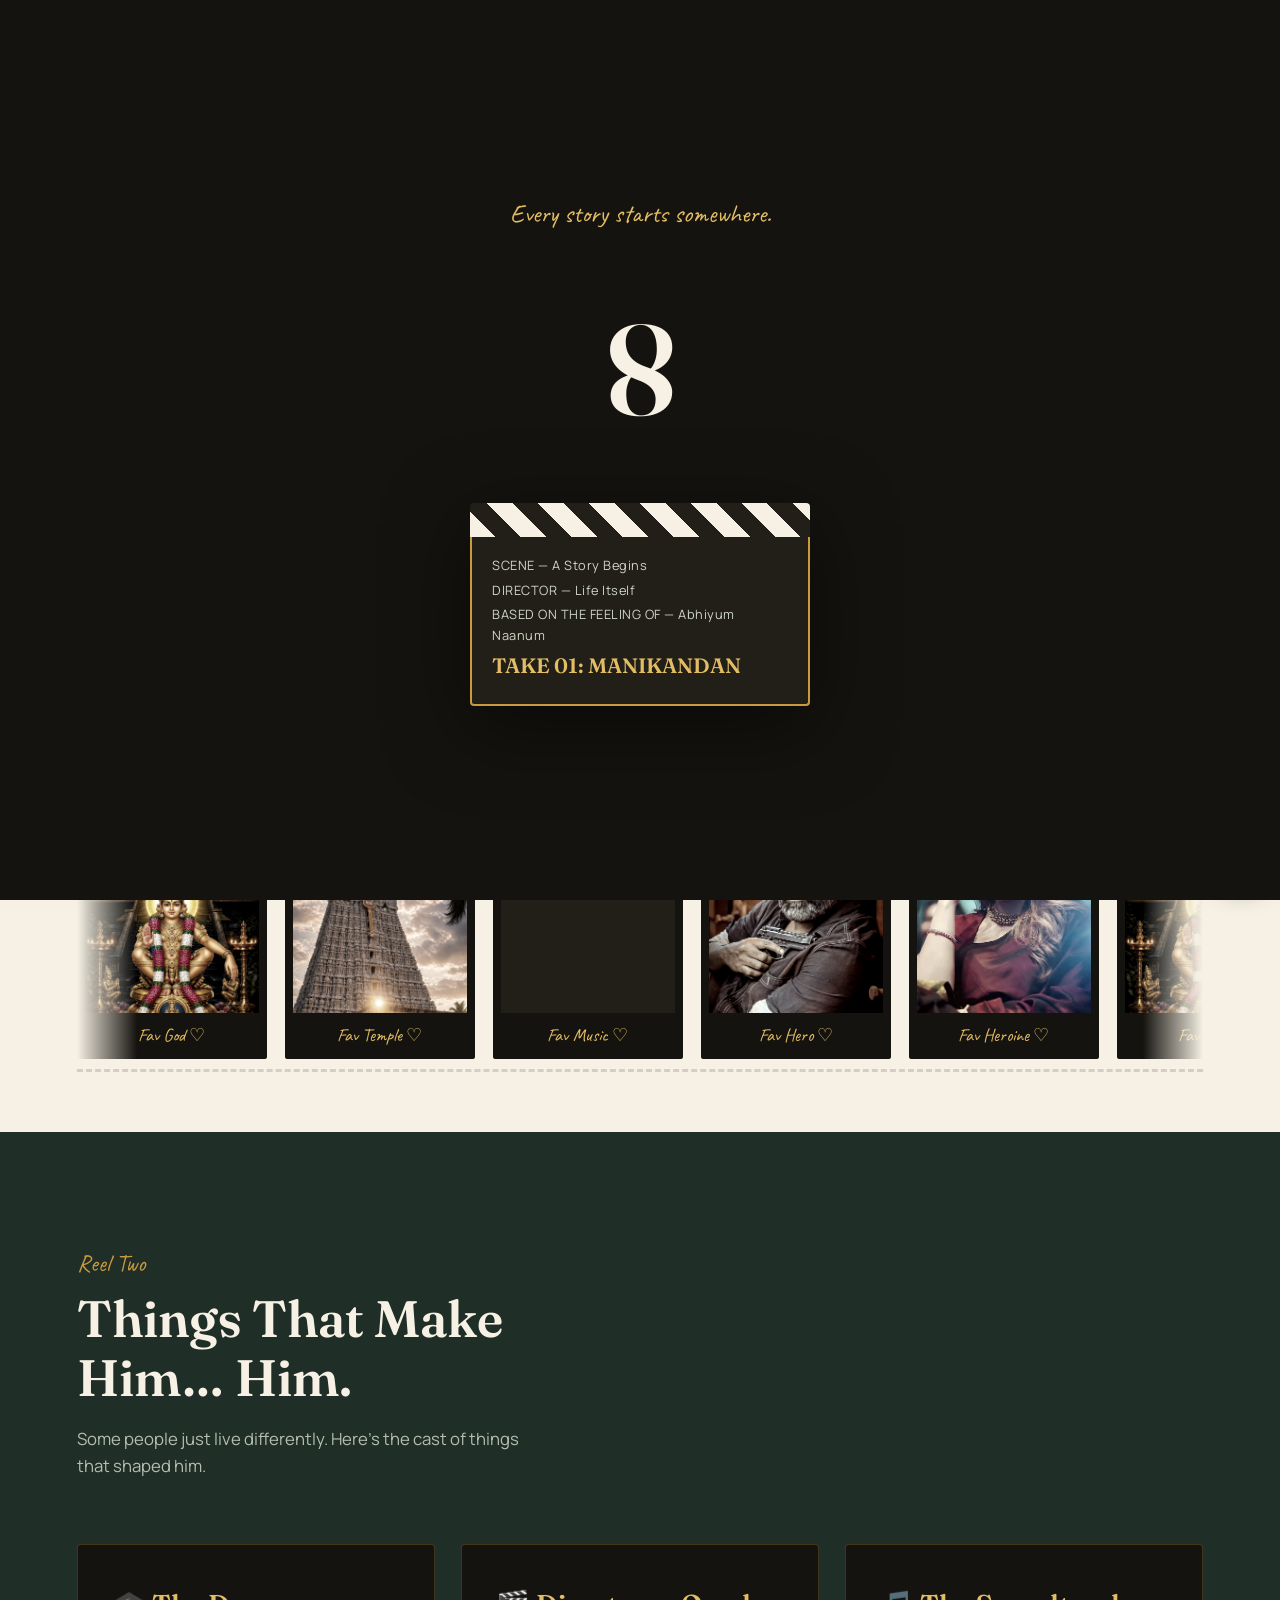
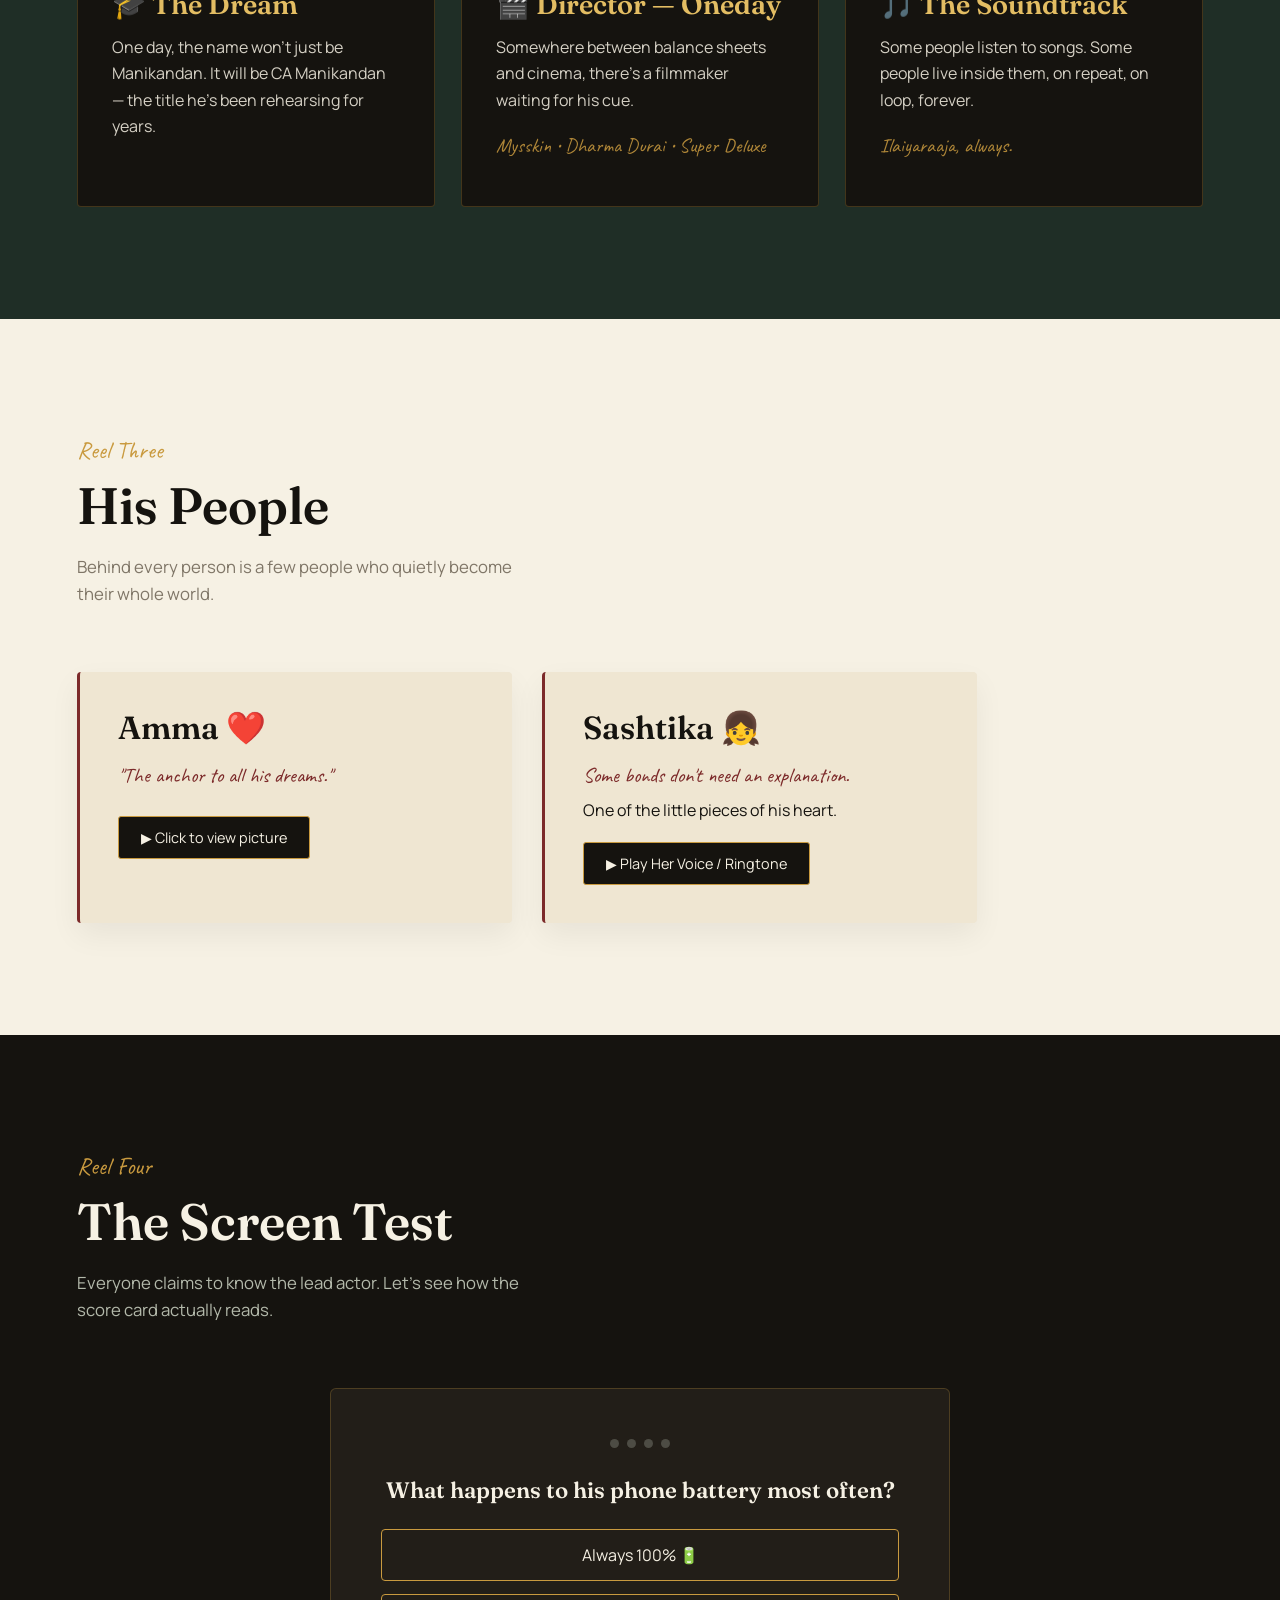
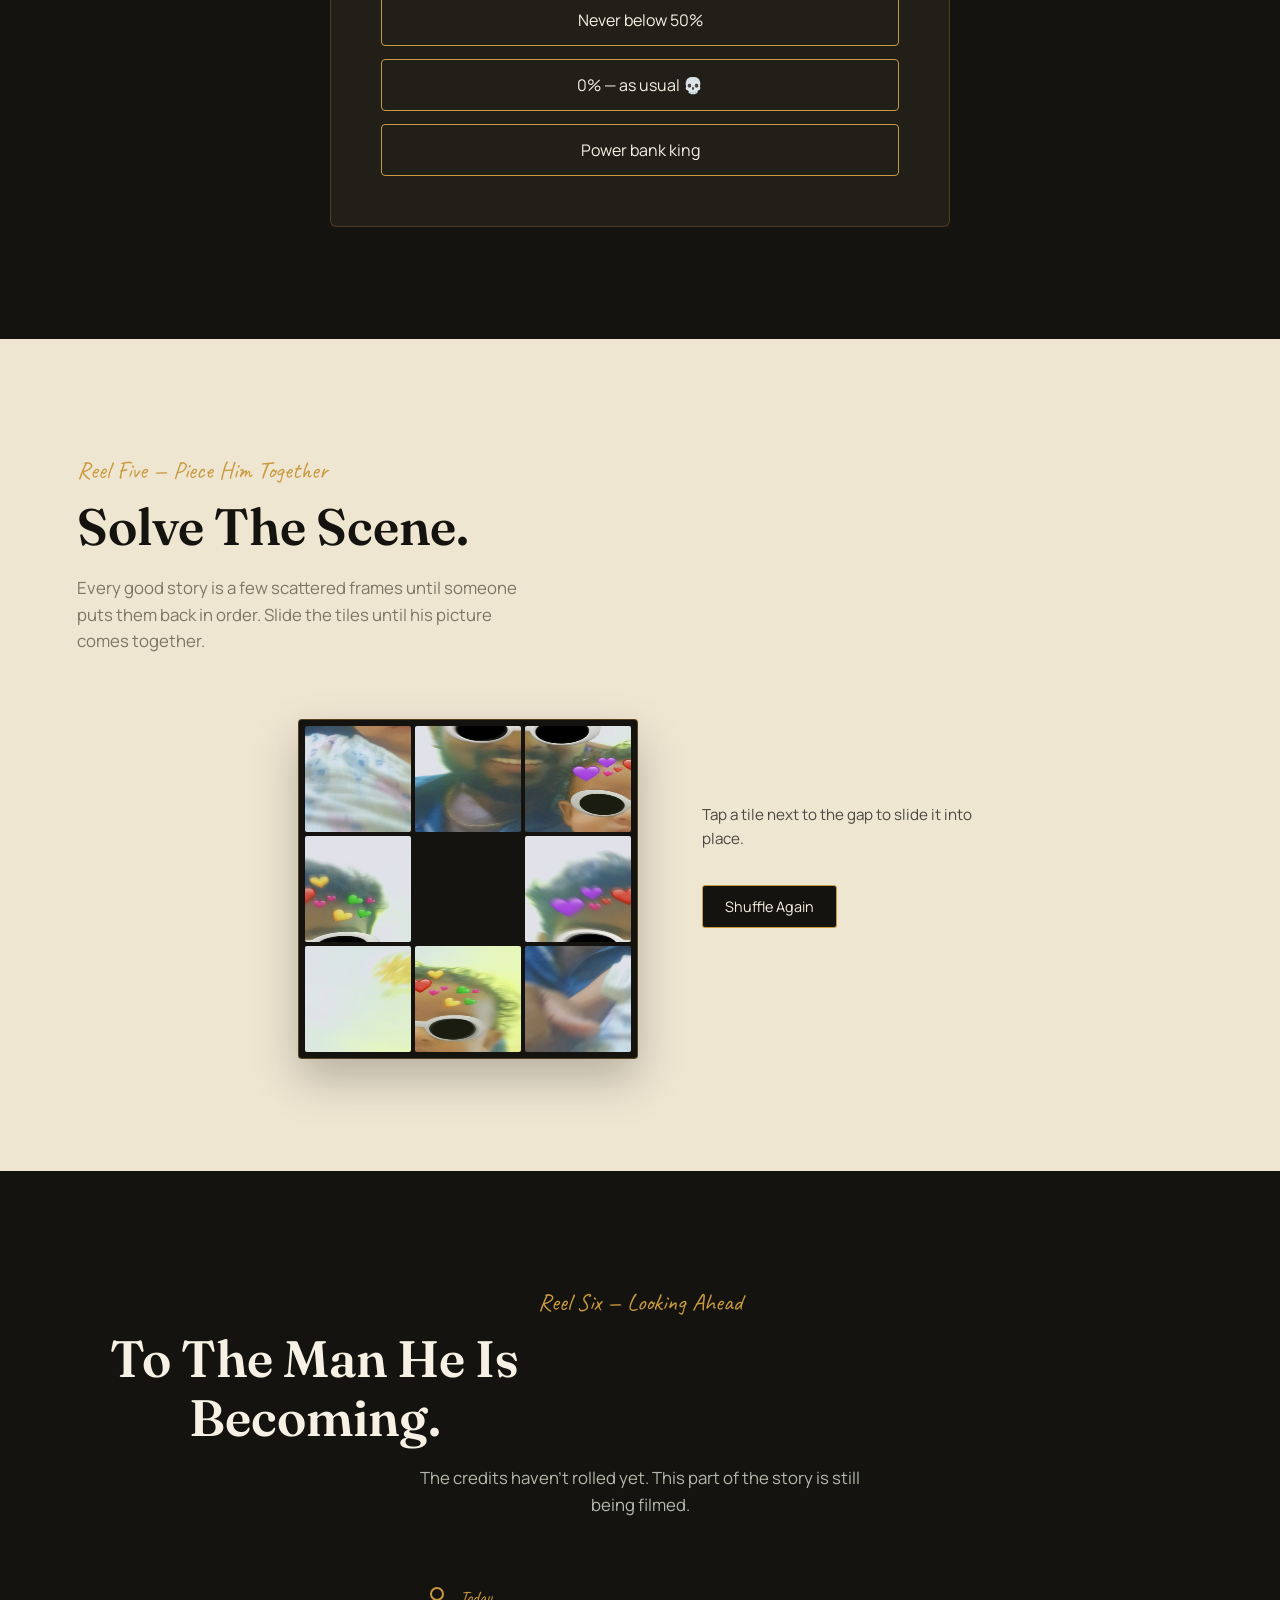
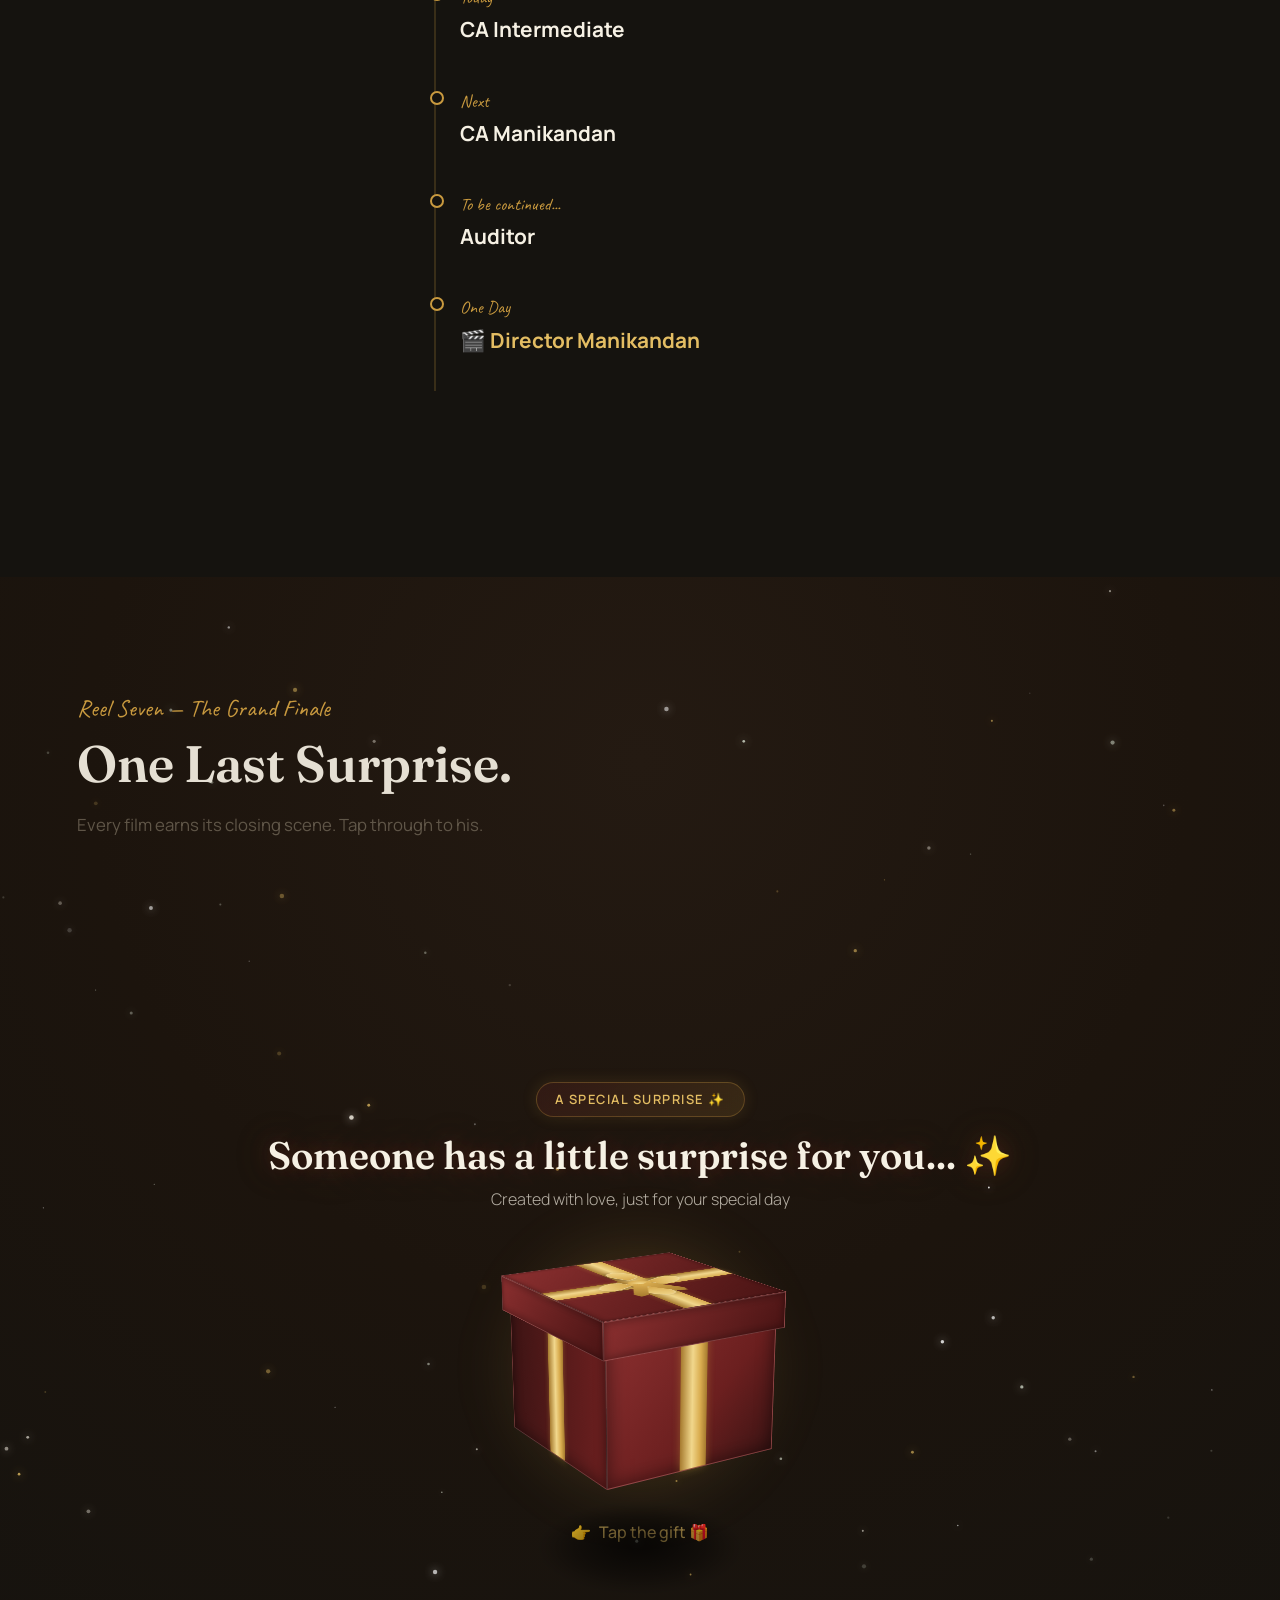
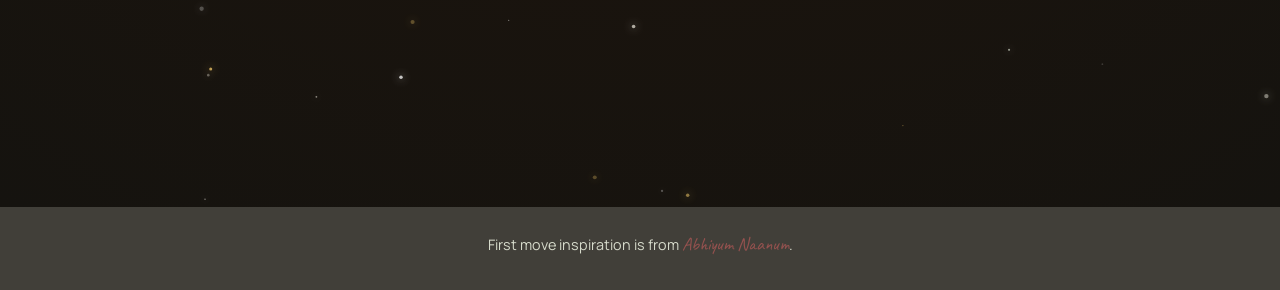
==== commit 84649c8e: "Update index.html" ====
--- a/index.html
+++ b/index.html
@@ -111,7 +111,7 @@
                 </div>
 
                 <!-- UPDATED WITH NEXT VIDEO PARAMETER -->
-<div class="polaroid" onclick="openModal('ilayaraja_video.mp4', 'Fav Music — Ilaiyaraaja ♡', 'video', ['song-22.mp4', 'song-33.mp4'])" tabindex="0">
+<div class="polaroid" onclick="openModal('Ilayaraja_video.mp4', 'Fav Music — Ilaiyaraaja ♡', 'video', ['song-22.mp4', 'song-33.mp4'])" tabindex="0">
     <div class="polaroid-cover">
         <img src="ilayaraja.jpg" alt="Fav Music" class="polaroid-box-img">
         <span class="reveal-hint">▶ Click to play</span>
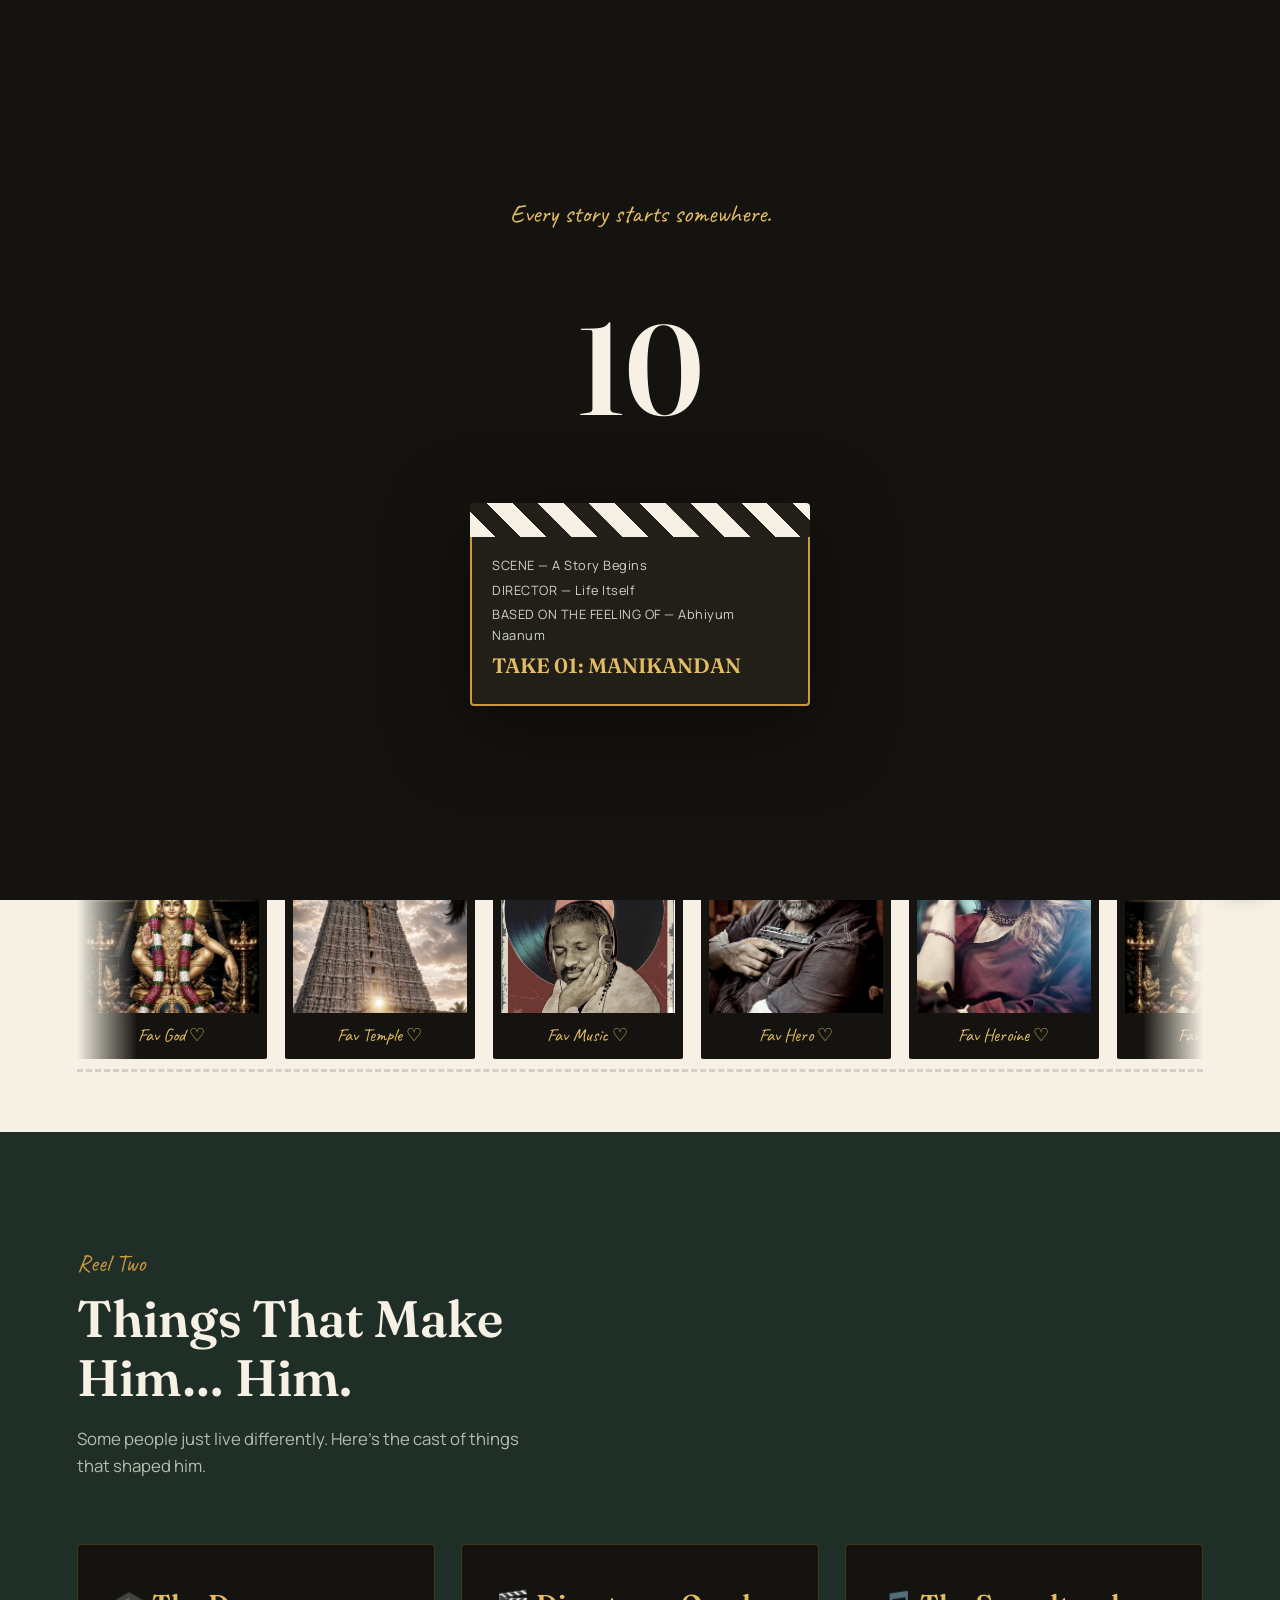
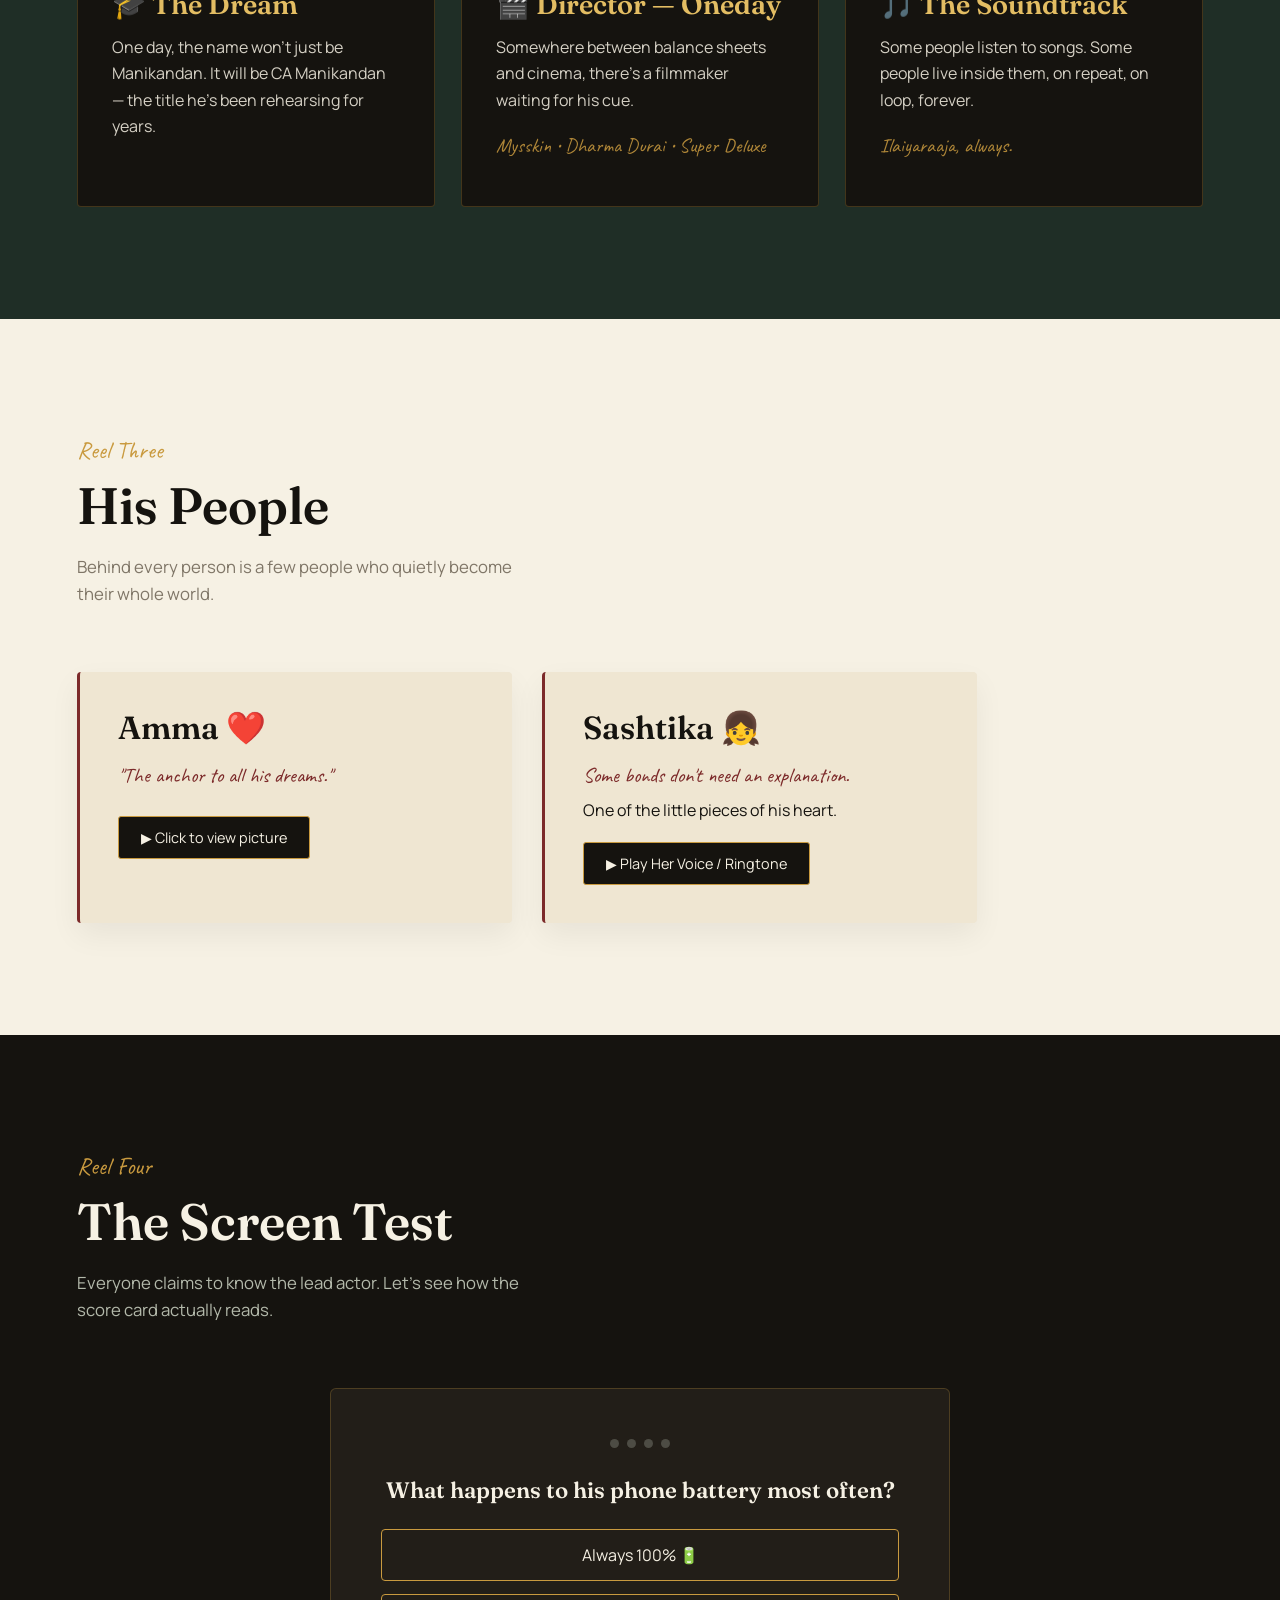
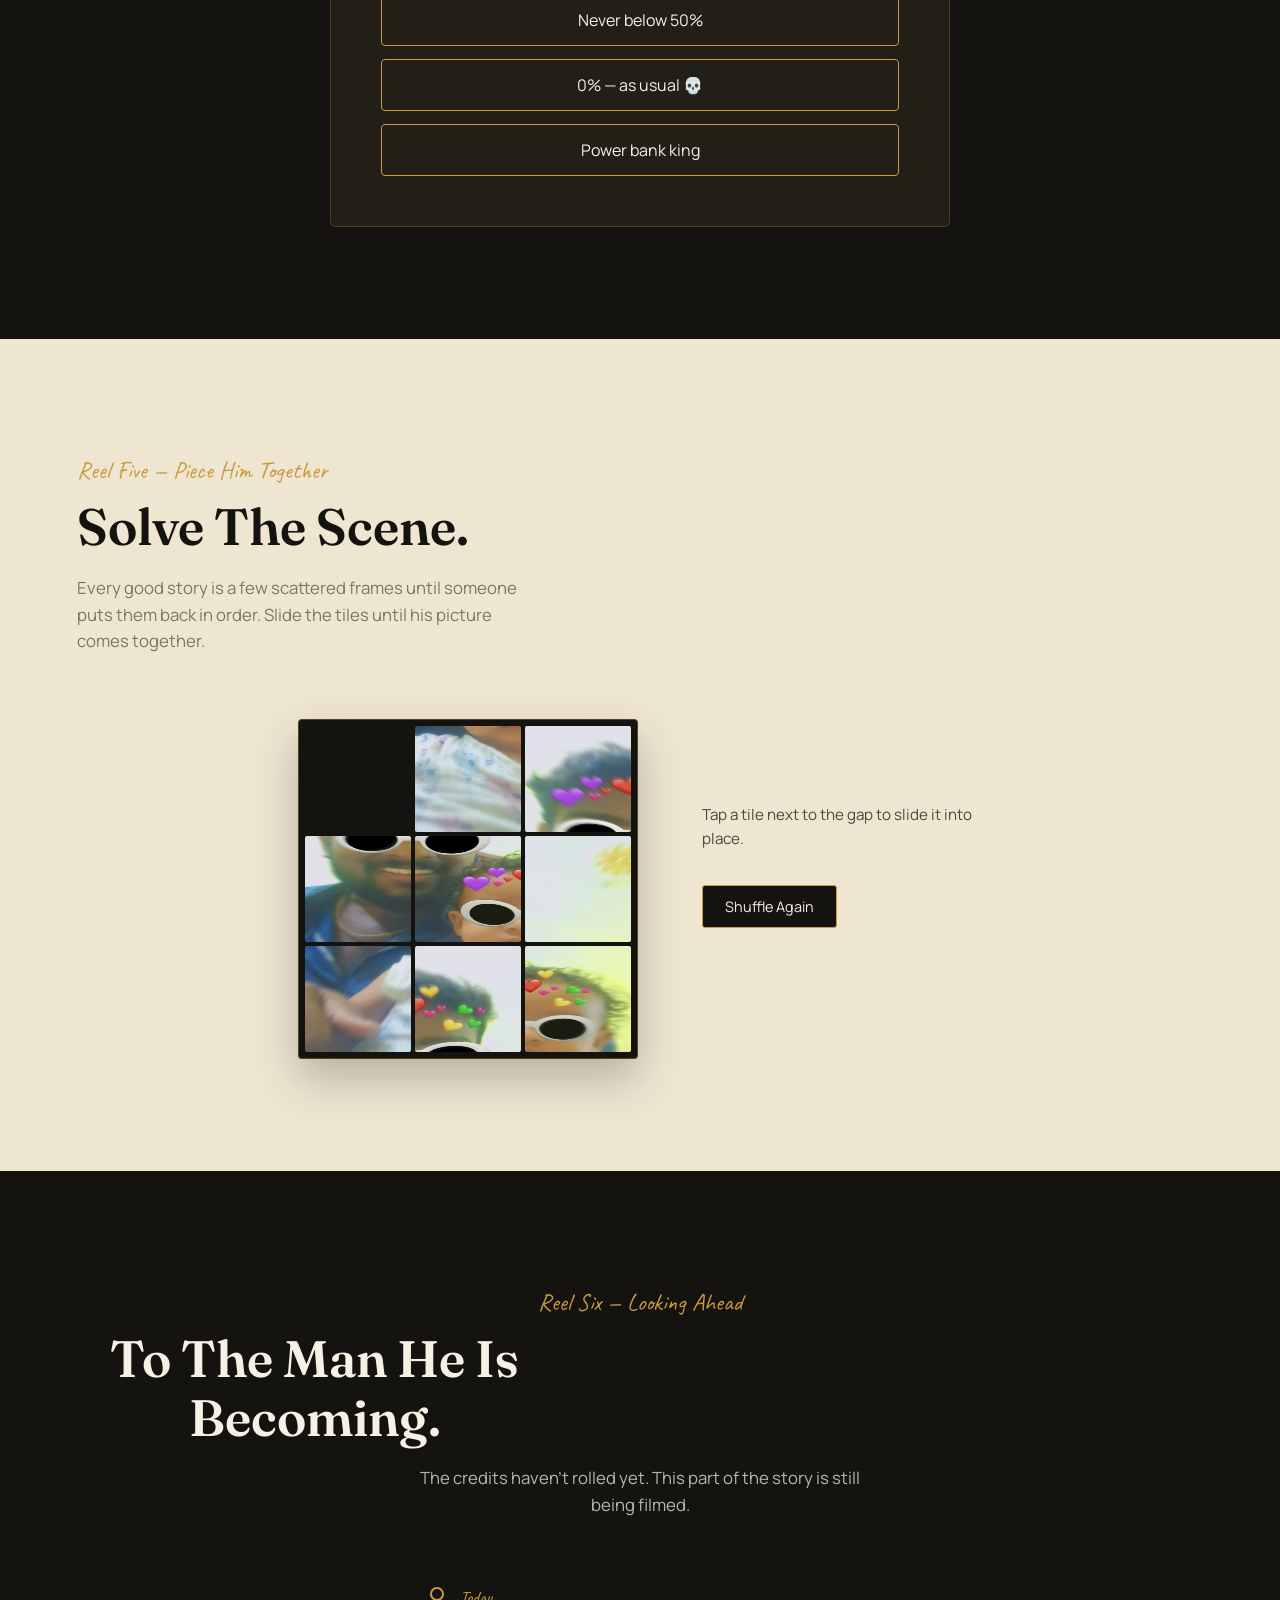
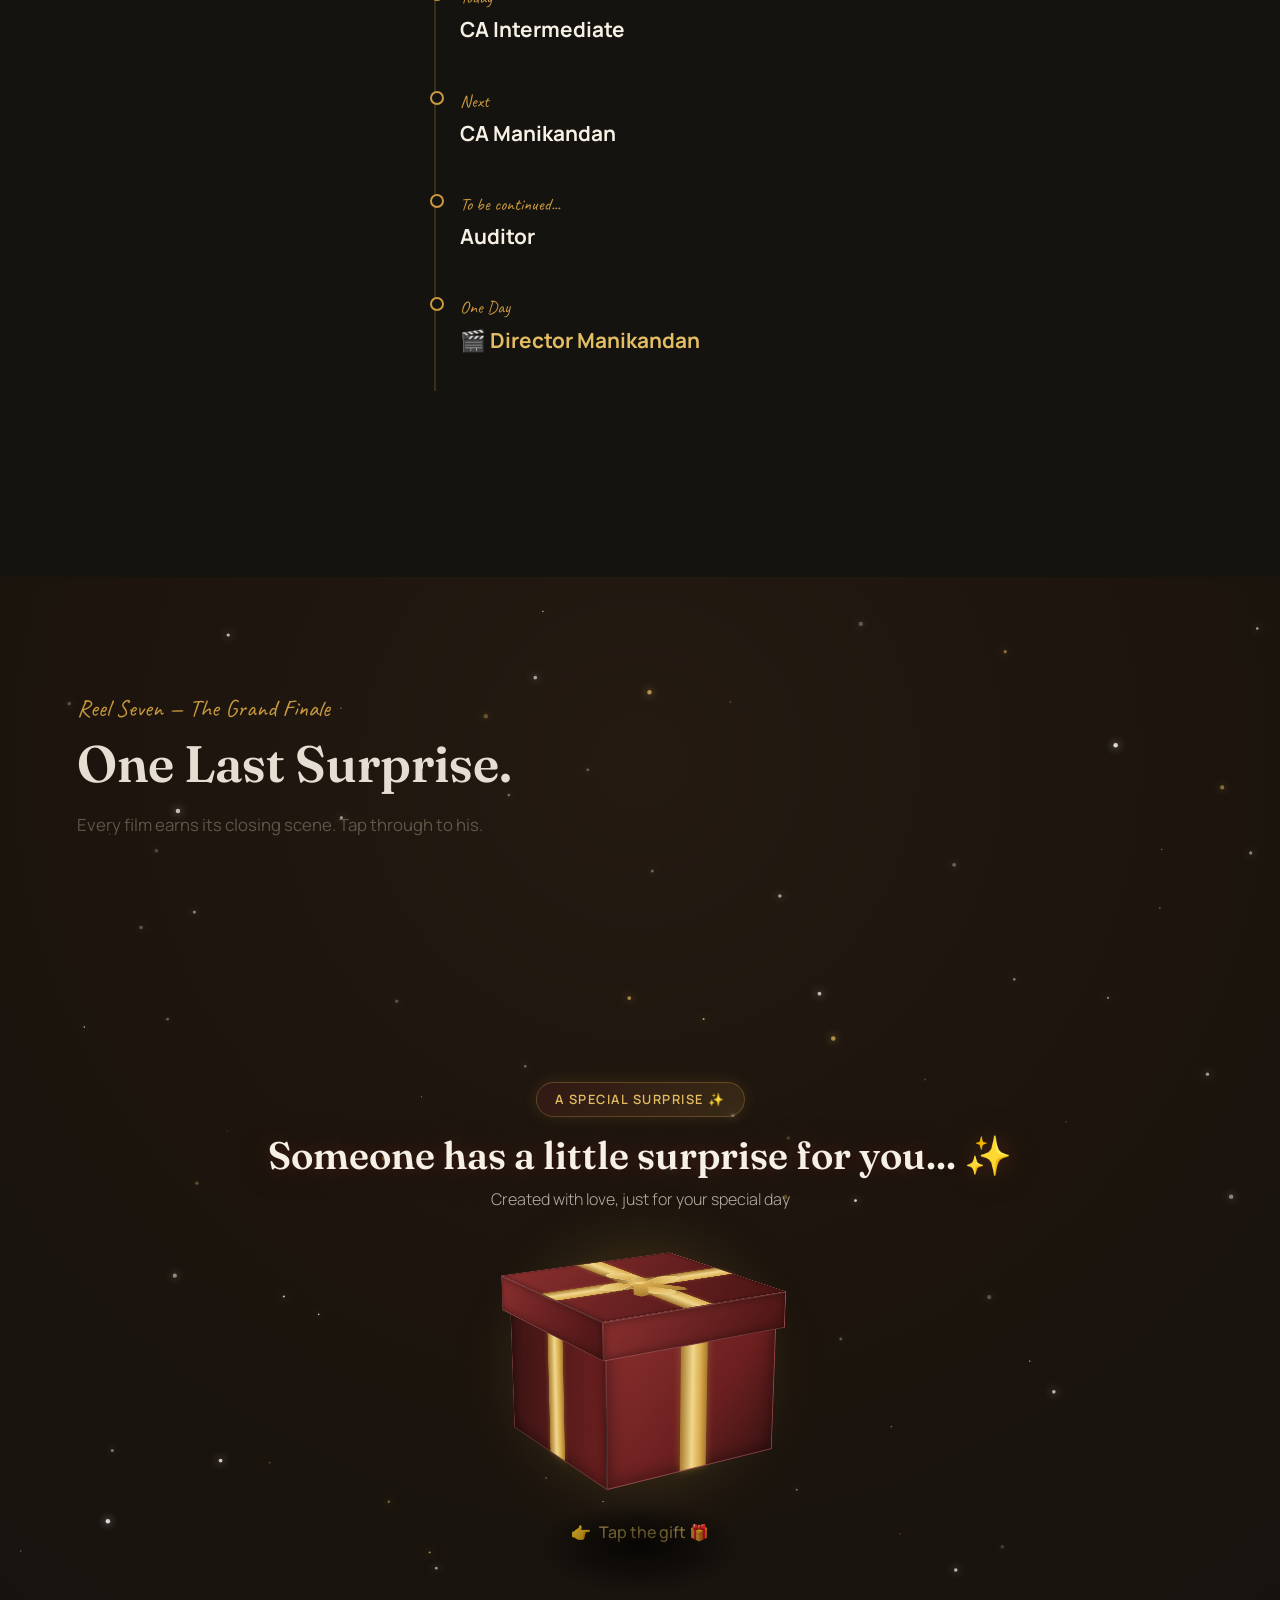
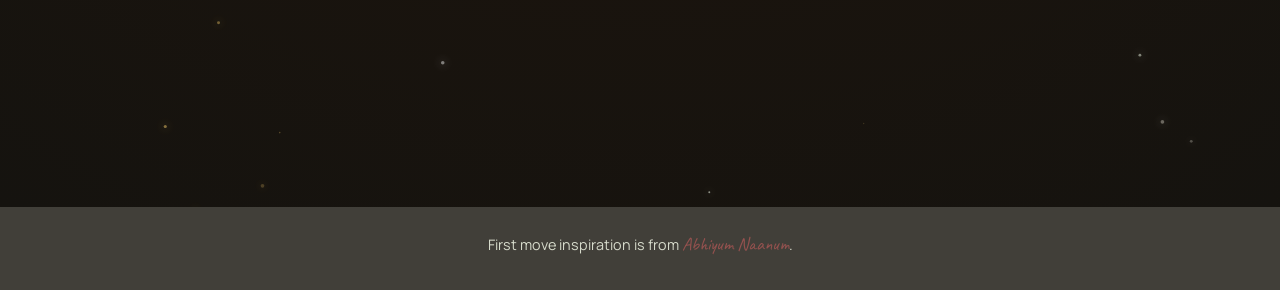
==== commit e963145b: "Update index.html" ====
--- a/index.html
+++ b/index.html
@@ -111,9 +111,9 @@
                 </div>
 
                 <!-- UPDATED WITH NEXT VIDEO PARAMETER -->
-<div class="polaroid" onclick="openModal('Ilayaraja_video.mp4', 'Fav Music — Ilaiyaraaja ♡', 'video', ['song-22.mp4', 'song-33.mp4'])" tabindex="0">
+<div class="polaroid" onclick="openModal('ilayaraja_video.mp4', 'Fav Music — Ilaiyaraaja ♡', 'video', ['song-22.mp4', 'song-33.mp4'])" tabindex="0">
     <div class="polaroid-cover">
-        <img src="ilayaraja.jpg" alt="Fav Music" class="polaroid-box-img">
+        <img src="Ilayaraja.jpg" alt="Fav Music" class="polaroid-box-img">
         <span class="reveal-hint">▶ Click to play</span>
     </div>
     <p>Fav Music ♡</p>
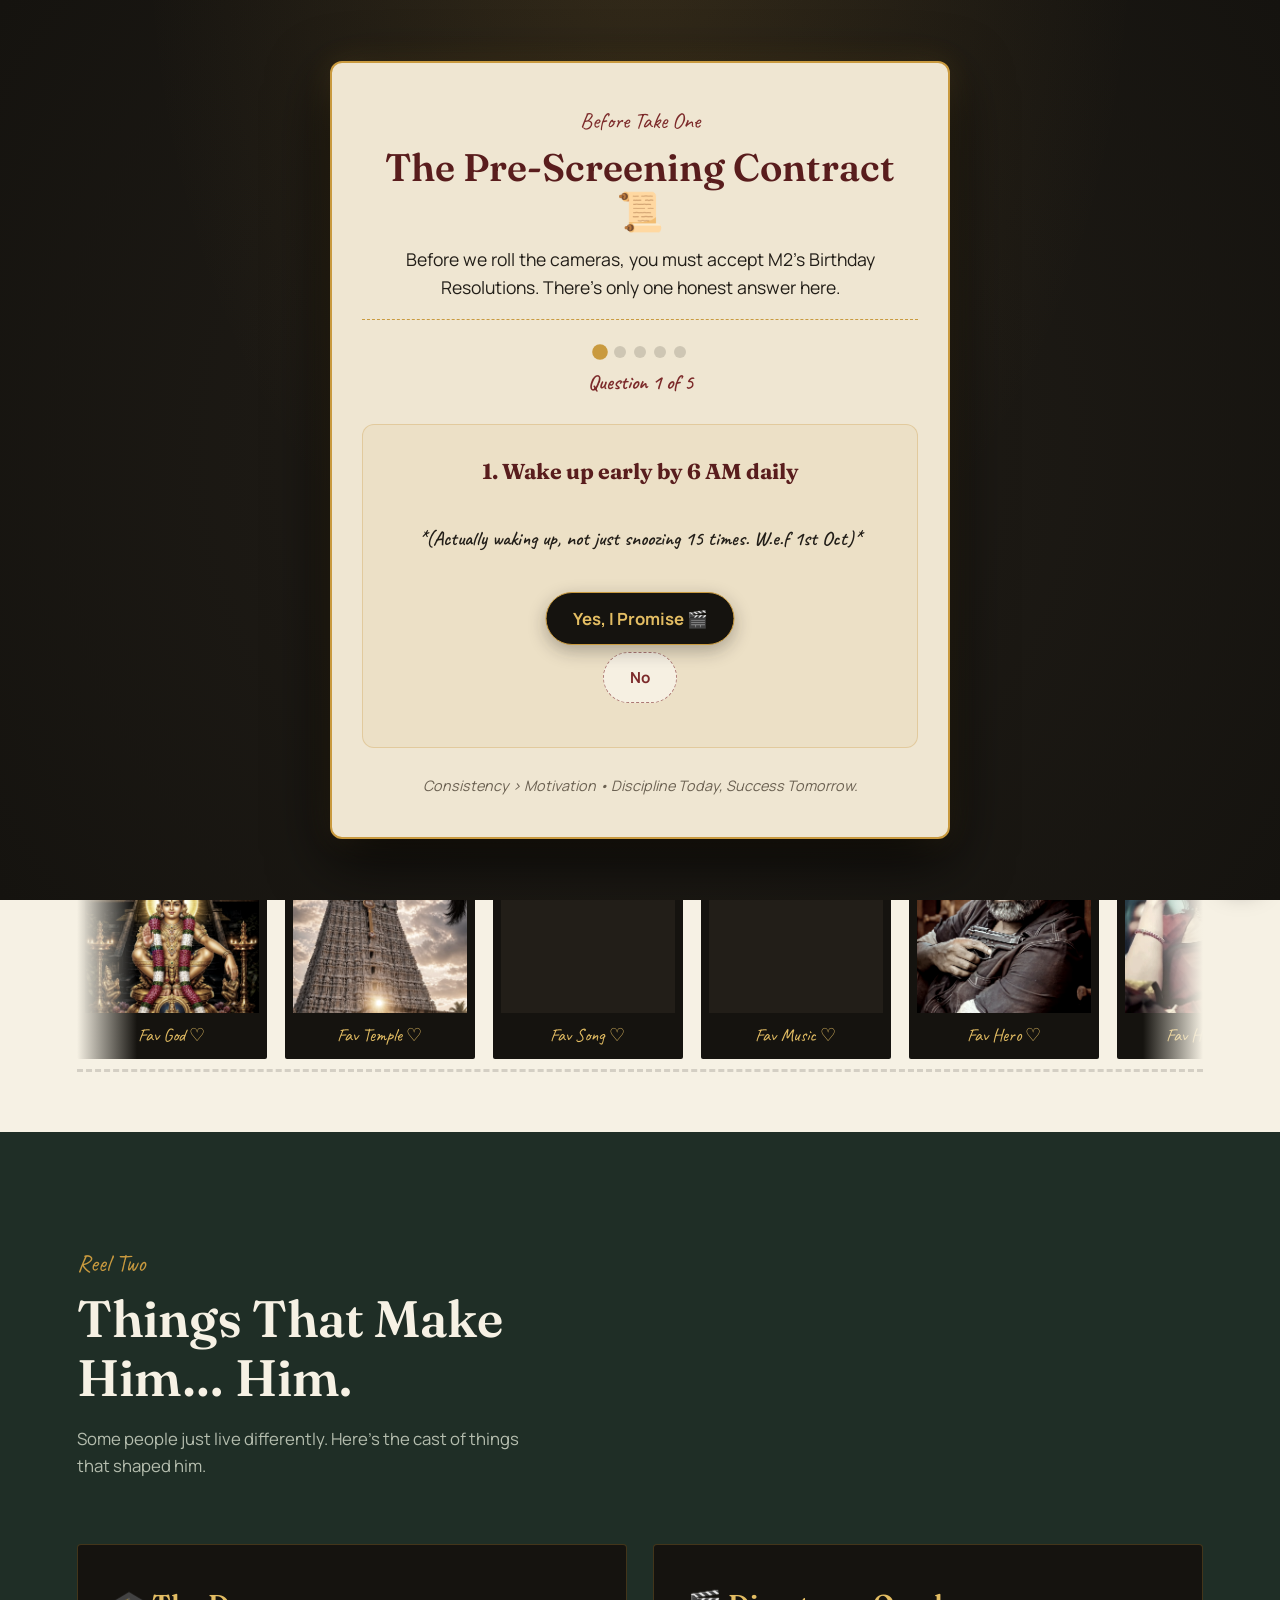
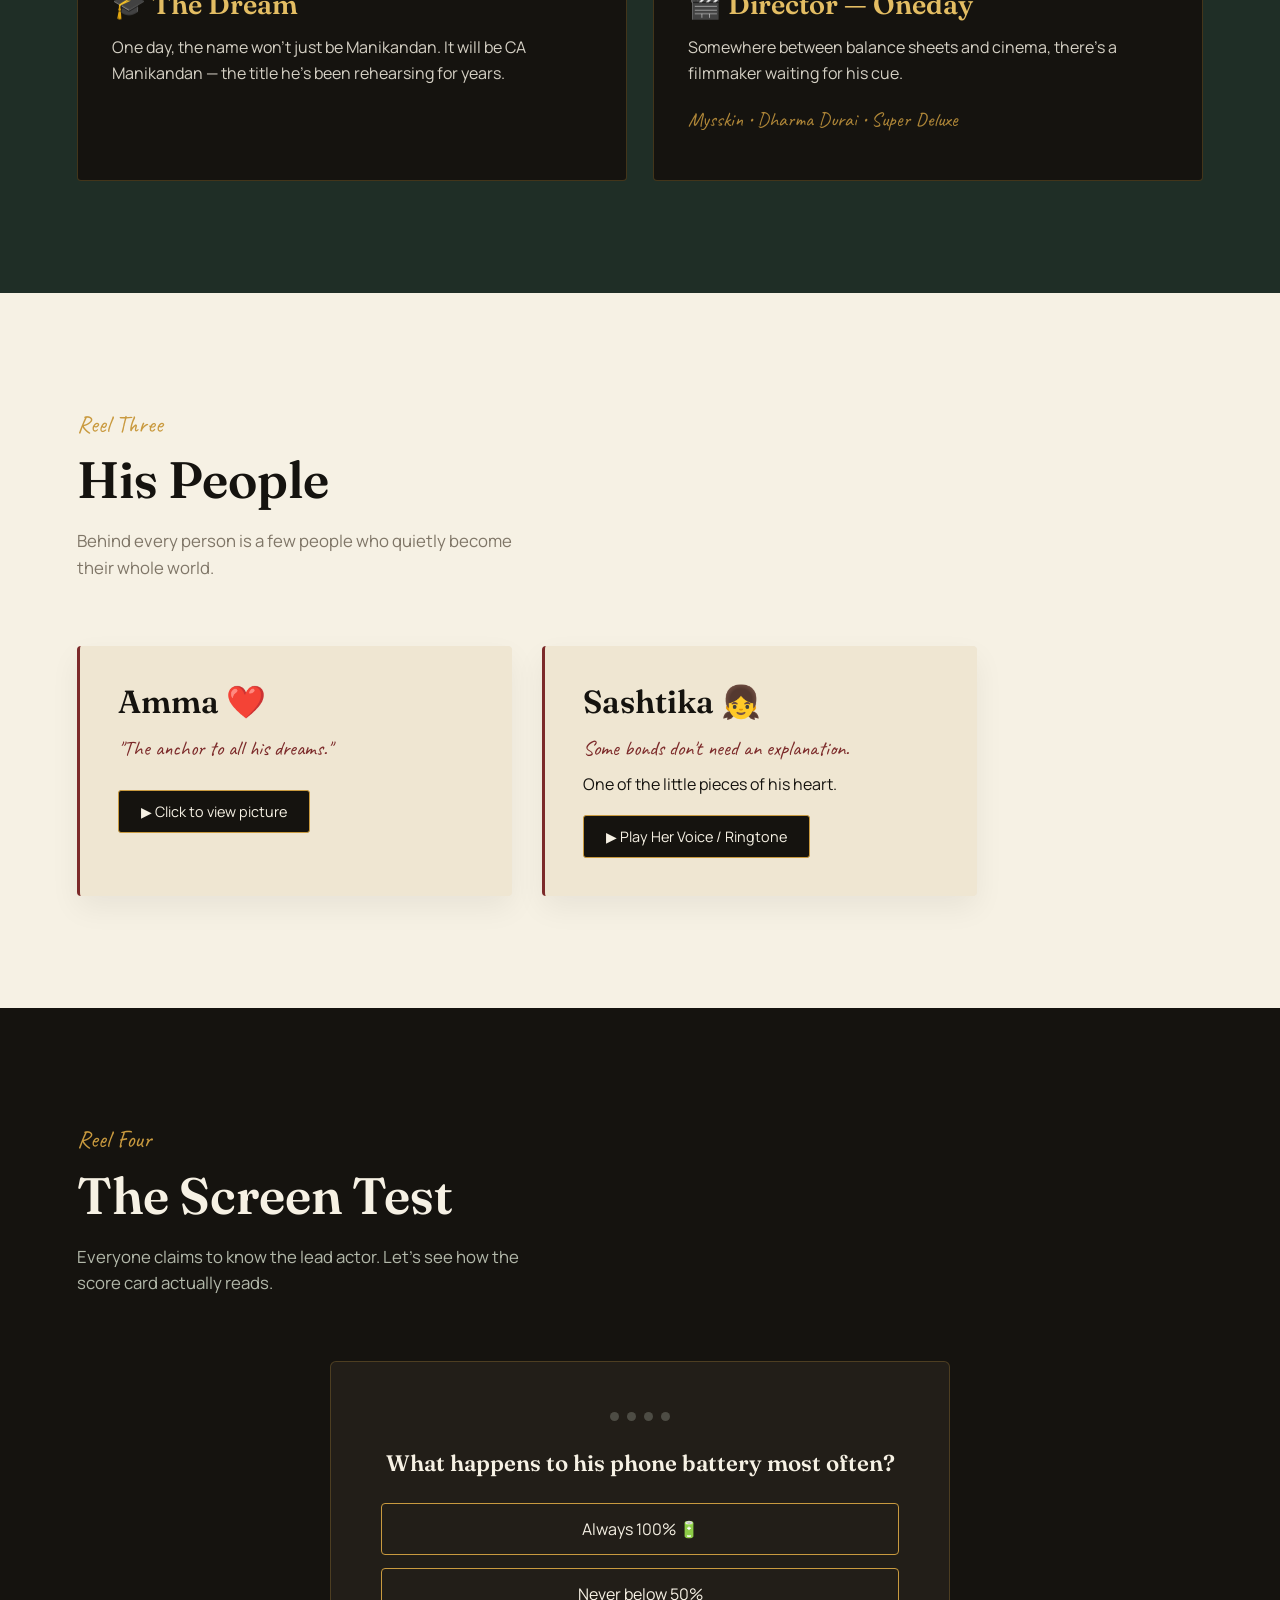
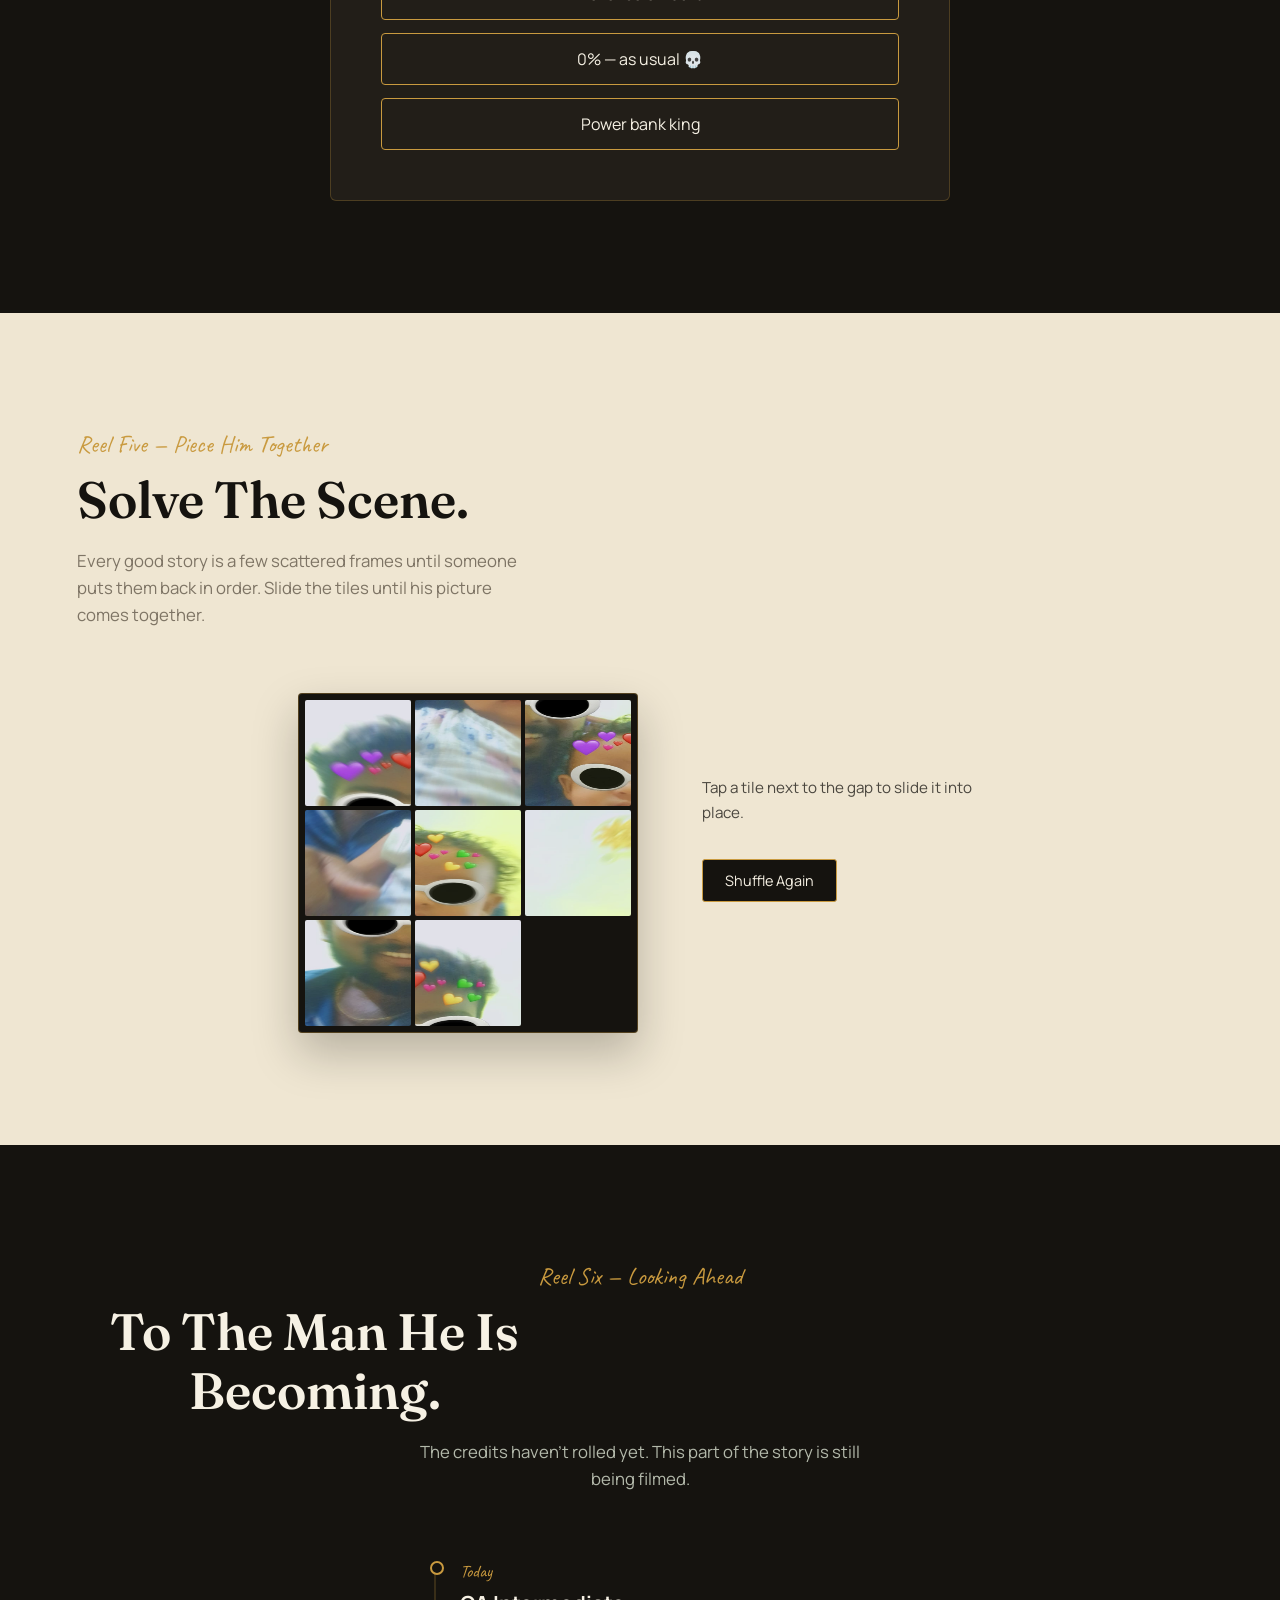
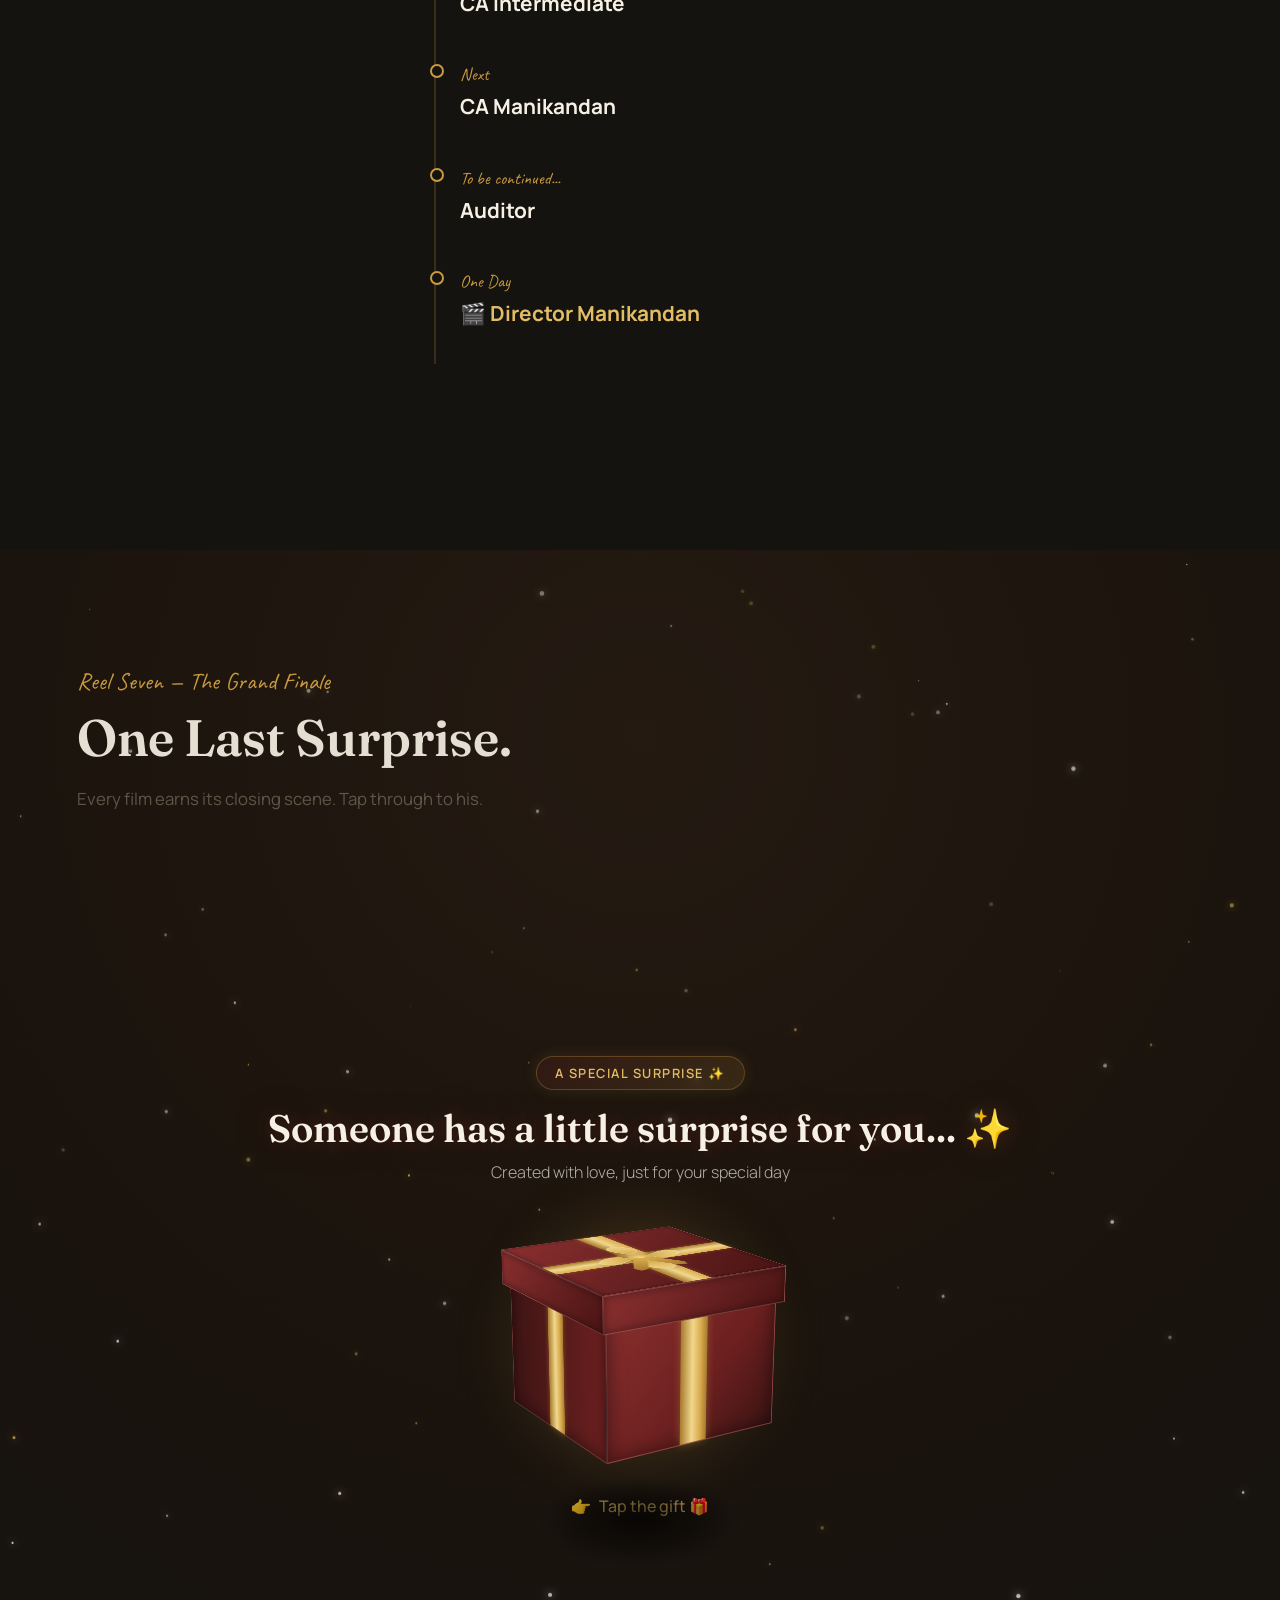
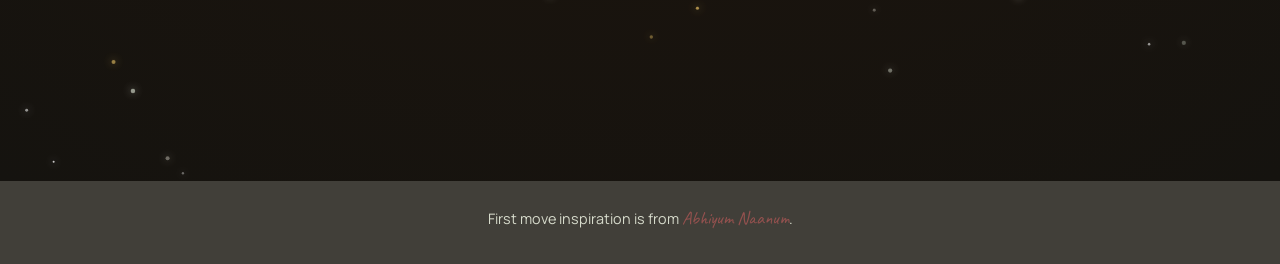
==== commit c5feaad8: "Update index.html" ====
--- a/index.html
+++ b/index.html
@@ -11,6 +11,90 @@
 
     <!-- FILM GRAIN TEXTURE -->
     <div id="grainOverlay"></div>
+
+    <!-- RESOLUTION GATE -->
+    <div id="resolutionGate">
+        <div class="resolution-card">
+            <span class="gate-reel-tag">Before Take One</span>
+            <h2 class="gate-title">The Pre-Screening Contract 📜</h2>
+            <p class="gate-sub">Before we roll the cameras, you must accept M2's Birthday Resolutions. There's only one honest answer here.</p>
+
+            <div class="res-progress-top">
+                <div class="res-progress-dots" id="resProgressDots"></div>
+                <span class="res-step-label" id="resStepLabel">Question 1 of 5</span>
+            </div>
+
+            <div class="res-stage" id="resStage">
+                <div class="res-item">
+                    <span class="res-text">
+                        <strong>1. Wake up early by 6 AM daily</strong><br>
+                        <small>*(Actually waking up, not just snoozing 15 times. W.e.f 1st Oct)*</small>
+                    </span>
+                    <div class="res-choice">
+                        <button type="button" class="res-yes">Yes, I Promise <span class="clap">🎬</span></button>
+                        <button type="button" class="res-no">No</button>
+                        <div class="res-funny-bubble">Hey, don't do like that 😅</div>
+                    </div>
+                </div>
+
+                <div class="res-item">
+                    <span class="res-text">
+                        <strong>2. Daily 30 min warm-up / walk</strong><br>
+                        <small>*(Walking to the fridge doesn't count. W.e.f 1st Oct)*</small>
+                    </span>
+                    <div class="res-choice">
+                        <button type="button" class="res-yes">Yes, I Promise <span class="clap">🎬</span></button>
+                        <button type="button" class="res-no">No</button>
+                        <div class="res-funny-bubble">Hey, don't do like that 😅</div>
+                    </div>
+                </div>
+
+                <div class="res-item">
+                    <span class="res-text">
+                        <strong>3. Charge the mobile daily</strong><br>
+                        <small>*(Because 0% is not a personality trait. W.e.f 19th Sept)*</small>
+                    </span>
+                    <div class="res-choice">
+                        <button type="button" class="res-yes">Yes, I Promise <span class="clap">🎬</span></button>
+                        <button type="button" class="res-no">No</button>
+                        <div class="res-funny-bubble">Hey, don't do like that 😅</div>
+                    </div>
+                </div>
+
+                <div class="res-item">
+                    <span class="res-text">
+                        <strong>4. No cigarettes &amp; drinks</strong><br>
+                        <small>*(Strictly water, tea, and good vibes. W.e.f 1st Oct)*</small>
+                    </span>
+                    <div class="res-choice">
+                        <button type="button" class="res-yes">Yes, I Promise <span class="clap">🎬</span></button>
+                        <button type="button" class="res-no">No</button>
+                        <div class="res-funny-bubble">Hey, don't do like that 😅</div>
+                    </div>
+                </div>
+
+                <div class="res-item">
+                    <span class="res-text">
+                        <strong>5. CA Intermediate study plan</strong><br>
+                        <small>*(Because "CA Manikandan" sounds too good to mess up. W.e.f 1st Oct)*</small>
+                    </span>
+                    <div class="res-choice">
+                        <button type="button" class="res-yes">Yes, I Promise <span class="clap">🎬</span></button>
+                        <button type="button" class="res-no">No</button>
+                        <div class="res-funny-bubble">Hey, don't do like that 😅</div>
+                    </div>
+                </div>
+
+                <div class="res-item res-final">
+                    <span class="res-final-icon">🎬</span>
+                    <h3>All Promises Sealed</h3>
+                    <p>Rolling the cameras now…</p>
+                </div>
+            </div>
+
+            <p class="gate-footer-text">Consistency &gt; Motivation • Discipline Today, Success Tomorrow.</p>
+        </div>
+    </div>
 
     <!-- BACKGROUND MUSIC (plays site-wide from page load) -->
     <audio id="bgMusic" src="hbd.mp3" loop preload="auto"></audio>
@@ -91,7 +175,7 @@
             <div class="sign">PEACE</div>
         </div>
 
-        <!-- FILM STRIP GALLERY (duplicated once for seamless loop) -->
+        <!-- FILM STRIP GALLERY -->
         <div class="filmstrip-wrap">
             <div class="filmstrip-track" id="filmstripTrack">
                 <div class="polaroid" onclick="openModal('ayappan_video.mp4', 'Fav God — Iyyappa ♡', 'video')" tabindex="0">
@@ -110,17 +194,23 @@
                     <p>Fav Temple ♡</p>
                 </div>
 
-                <!-- UPDATED WITH NEXT VIDEO PARAMETER -->
-<div class="polaroid" onclick="openModal('ilayaraja_video.mp4', 'Fav Music — Ilaiyaraaja ♡', 'video', ['song-22.mp4', 'song-33.mp4'])" tabindex="0">
-    <div class="polaroid-cover">
-        <img src="Ilayaraja.jpg" alt="Fav Music" class="polaroid-box-img">
-        <span class="reveal-hint">▶ Click to play</span>
-    </div>
-    <p>Fav Music ♡</p>
-</div>
-
-                <!-- UPDATED WITH NEXT VIDEO PARAMETER -->
-                <div class="polaroid" onclick="openModal('sethubathi_video.mp4', 'Fav Hero — Vijay Sethupathi ♡', 'video', 'hero-22.mp4')" tabindex="0">
+                <div class="polaroid" onclick="openModal('song_2.mp4', 'Fav song — Muthumani ♡', 'video')" tabindex="0">
+                    <div class="polaroid-cover">
+                        <img src="fav_song.jpg" alt="Fav Song" class="polaroid-box-img">
+                        <span class="reveal-hint">▶ Click to play</span>
+                    </div>
+                    <p>Fav Song ♡</p>
+                </div>
+
+                <div class="polaroid" onclick="openModal('ilayaraja_video.mp4', 'Fav Music — Ilaiyaraaja ♡', 'video', 'song-33.mp4')" tabindex="0">
+                    <div class="polaroid-cover">
+                        <img src="ilayaraja.jpg" alt="Fav Music" class="polaroid-box-img">
+                        <span class="reveal-hint">▶ Click to play</span>
+                    </div>
+                    <p>Fav Music ♡</p>
+                </div>
+
+                <div class="polaroid" onclick="openModal('sethubathi_video.mp4', 'Fav Hero — Vijay Sethupathi ♡', 'video', 'hero_2.mp4')" tabindex="0">
                     <div class="polaroid-cover">
                         <img src="Vijay Sethupathi.jpg" alt="Fav Hero" class="polaroid-box-img">
                         <span class="reveal-hint">▶ Click to play</span>
@@ -128,8 +218,7 @@
                     <p>Fav Hero ♡</p>
                 </div>
 
-                <!-- UPDATED WITH NEXT VIDEO PARAMETER -->
-                <div class="polaroid" onclick="openModal('nayan_video.mp4', 'Fav Heroine — Nayanthara ♡', 'video', 'heroine-22.mp4')" tabindex="0">
+                <div class="polaroid" onclick="openModal('nayan_video.mp4', 'Fav Heroine — Nayanthara ♡', 'video', 'heroine_2.mp4')" tabindex="0">
                     <div class="polaroid-cover">
                         <img src="nayanthara_img.jpg" alt="Fav Heroine" class="polaroid-box-img">
                         <span class="reveal-hint">▶ Click to play</span>
@@ -156,11 +245,11 @@
                 <p>Somewhere between balance sheets and cinema, there's a filmmaker waiting for his cue.</p>
                 <p class="credit-line">Mysskin • Dharma Durai • Super Deluxe</p>
             </div>
-            <div class="poster-card">
+            <!-- <div class="poster-card">
                 <h3>🎵 The Soundtrack</h3>
                 <p>Some people listen to songs. Some people live inside them, on repeat, on loop, forever.</p>
                 <p class="credit-line">Ilaiyaraaja, always.</p>
-            </div>
+            </div> -->
         </div>
     </section>
 
@@ -184,12 +273,6 @@
                 <audio id="specialAudio" src="audio.mp3"></audio>
                 <button class="play-btn" onclick="playAudio()">▶ Play Her Voice / Ringtone</button>
             </div>
-            
-            <!-- <div class="people-card">
-                <h2>His fav song 🎵</h2>
-                <p class="caption-line">The track on repeat.</p>
-                <button class="play-btn" onclick="openModal('add_song.mp4', 'His Fav Song', 'video')">▶ Listen to song</button>
-            </div> -->
         </div>
     </section>
 
@@ -506,7 +589,6 @@
         </main>
     </section>
 
-    <!-- UPDATED: Added Next Button inside the Modal -->
     <div id="imageModal" class="modal">
         <span class="close-modal" onclick="closeModal()">&times;</span>
         <img class="modal-content" id="modalImg">
--- a/couple_unique.css
+++ b/couple_unique.css
@@ -3,6 +3,258 @@
    A cinematic identity, styled like a story someone is
    telling you on a quiet Ooty walk (Abhiyum Naanum mood).
    ========================================================= */
+
+/* ---------- RESOLUTION GATE ---------- */
+#resolutionGate {
+    position: fixed;
+    inset: 0;
+    background:
+        radial-gradient(ellipse at 50% -10%, rgba(201,154,63,0.14), transparent 55%),
+        radial-gradient(circle at center, var(--ink-soft) 0%, var(--ink) 100%);
+    z-index: 10000;
+    display: flex;
+    align-items: center;
+    justify-content: center;
+    padding: 20px;
+    transition: opacity 0.8s ease, visibility 0.8s;
+    overflow-y: auto;
+}
+#resolutionGate.hidden {
+    opacity: 0;
+    visibility: hidden;
+    pointer-events: none;
+}
+.resolution-card {
+    position: relative;
+    background: var(--paper-warm);
+    color: var(--ink);
+    padding: 40px 30px;
+    border-radius: 12px;
+    max-width: 620px;
+    width: 100%;
+    border: 2px solid var(--gold);
+    box-shadow: 0 20px 60px rgba(0,0,0,0.8), 0 0 30px rgba(201,154,63,0.2);
+    transform: scale(0.95);
+    animation: gatePopIn 0.8s cubic-bezier(0.2, 0.8, 0.2, 1) forwards;
+    margin: 30px 0;
+}
+@keyframes gatePopIn {
+    to { transform: scale(1); }
+}
+.gate-reel-tag {
+    display: block;
+    text-align: center;
+    font-family: var(--font-script);
+    color: var(--maroon);
+    font-size: 1.4rem;
+    margin-bottom: 6px;
+}
+.gate-title {
+    font-family: var(--font-display);
+    color: var(--maroon-deep);
+    font-size: 2.4rem;
+    text-align: center;
+    margin-bottom: 12px;
+}
+.gate-sub {
+    text-align: center;
+    font-size: 1.1rem;
+    margin-bottom: 26px;
+    color: var(--ink-soft);
+    border-bottom: 1px dashed var(--gold);
+    padding-bottom: 18px;
+}
+
+/* ---- progress: dots + "Question X of 5" ---- */
+.res-progress-top {
+    display: flex;
+    flex-direction: column;
+    align-items: center;
+    gap: 8px;
+    margin-bottom: 24px;
+}
+.res-progress-dots { display: flex; gap: 8px; }
+.res-progress-dots .dot {
+    width: 12px; height: 12px;
+    border-radius: 50%;
+    background: rgba(21,19,15,0.15);
+    transition: background 0.3s ease, transform 0.3s ease;
+}
+.res-progress-dots .dot.done { background: var(--hill-green); }
+.res-progress-dots .dot.current { background: var(--gold); transform: scale(1.3); }
+.res-step-label {
+    font-family: var(--font-script);
+    color: var(--maroon);
+    font-size: 1.3rem;
+    font-weight: 600;
+}
+
+/* ---- the one-question-at-a-time stage ---- */
+.res-stage {
+    position: relative;
+    min-height: 280px;
+}
+.res-item {
+    display: none;
+    flex-direction: column;
+    gap: 22px;
+    padding: 30px 24px;
+    background: rgba(201,154,63,0.08);
+    border: 1px solid rgba(201,154,63,0.3);
+    border-radius: 12px;
+}
+.res-item.active {
+    display: flex;
+    animation: resSlideIn 0.5s cubic-bezier(0.2,0.8,0.2,1) both;
+}
+@keyframes resSlideIn {
+    from { opacity: 0; transform: translateX(26px); }
+    to { opacity: 1; transform: translateX(0); }
+}
+.res-text { 
+    text-align: center; 
+    line-height: 1.6;
+    padding: 0 10px;
+}
+.res-text strong {
+    font-size: 1.35rem;
+    font-family: var(--font-display);
+    color: var(--maroon-deep);
+    display: block;
+    margin-bottom: 8px;
+}
+.res-text small {
+    font-family: var(--font-script);
+    font-size: 1.25rem;
+    color: var(--ink-soft);
+    font-weight: 600;
+    display: block;
+}
+
+/* ---- the Yes/No dodge zone ---- */
+.res-choice {
+    position: relative;
+    height: 140px;
+    width: 100%;
+}
+.res-yes, .res-no {
+    position: absolute;
+    left: 50%;
+    padding: 14px 26px;
+    border-radius: 30px;
+    font-family: var(--font-body);
+    cursor: pointer;
+    transition: left 0.28s cubic-bezier(0.34,1.8,0.5,1), top 0.28s cubic-bezier(0.34,1.8,0.5,1),
+                transform 0.2s ease, background 0.25s ease, border-color 0.25s ease, opacity 0.3s ease;
+}
+.res-yes {
+    top: 15px;
+    transform: translateX(-50%);
+    z-index: 3;
+    border: 1px solid var(--gold);
+    background: var(--ink);
+    color: var(--gold-bright);
+    font-weight: 700;
+    font-size: 1.05rem;
+    box-shadow: 0 6px 18px rgba(21,19,15,0.3);
+    animation: resYesPulse 2.2s ease-in-out infinite;
+}
+.res-yes .clap { display: inline-block; animation: resClapWiggle 1.6s ease-in-out infinite; }
+@keyframes resClapWiggle {
+    0%, 100% { transform: rotate(0deg); }
+    50% { transform: rotate(-12deg); }
+}
+@keyframes resYesPulse {
+    0%, 100% { box-shadow: 0 6px 18px rgba(21,19,15,0.3), 0 0 0 0 rgba(201,154,63,0.35); }
+    50% { box-shadow: 0 6px 18px rgba(21,19,15,0.3), 0 0 0 10px rgba(201,154,63,0); }
+}
+.res-yes:hover { background: var(--maroon); border-color: var(--maroon); color: var(--paper); transform: translateX(-50%) scale(1.06); }
+.res-yes:active { transform: translateX(-50%) scale(0.95); }
+
+.res-no {
+    top: 75px;
+    transform: translateX(-50%);
+    z-index: 2;
+    border: 1px dashed rgba(124,42,42,0.6);
+    background: rgba(255,255,255,0.5);
+    color: var(--maroon);
+    font-weight: 700;
+    font-size: 0.95rem;
+}
+.res-no.tucked {
+    z-index: 1;
+    opacity: 0;
+    pointer-events: none;
+    transform: translateX(-50%) scale(0.8);
+}
+
+.res-funny-bubble {
+    position: absolute;
+    transform: translate(-50%, -100%);
+    margin-top: -12px;
+    background: var(--ink);
+    color: var(--gold-bright);
+    border: 1px solid var(--gold);
+    padding: 8px 18px;
+    border-radius: 20px;
+    font-family: var(--font-script);
+    font-size: 1.25rem;
+    white-space: nowrap;
+    opacity: 0;
+    pointer-events: none;
+    z-index: 6;
+    box-shadow: 0 8px 20px rgba(0,0,0,0.35);
+    transition: opacity 0.2s ease, transform 0.2s ease;
+}
+.res-funny-bubble.show {
+    opacity: 1;
+    transform: translate(-50%, -100%) translateY(-6px);
+}
+
+/* ---- final "all sealed" panel ---- */
+.res-final {
+    align-items: center;
+    text-align: center;
+    justify-content: center;
+    min-height: 280px;
+}
+.res-final-icon {
+    font-size: 3rem;
+    animation: resFinalSpin 1.2s ease-in-out;
+}
+@keyframes resFinalSpin {
+    from { transform: rotate(-15deg) scale(0.6); opacity: 0; }
+    to { transform: rotate(0deg) scale(1); opacity: 1; }
+}
+.res-final h3 {
+    font-family: var(--font-display);
+    color: var(--hill-green);
+    font-size: 1.8rem;
+    margin-bottom: 8px;
+}
+.res-final p {
+    font-family: var(--font-script);
+    color: var(--maroon);
+    font-size: 1.4rem;
+}
+
+.gate-footer-text {
+    text-align: center;
+    font-size: 0.9rem;
+    font-style: italic;
+    color: var(--muted, #6b6152);
+    margin-top: 26px;
+}
+
+@media (max-width: 768px) {
+    .resolution-card { padding: 30px 18px; }
+    .gate-title { font-size: 1.9rem; }
+    .res-item { padding: 20px 14px; gap: 16px; }
+    .res-text strong { font-size: 1.15rem; }
+    .res-text small { font-size: 1.1rem; }
+    .res-yes, .res-no { font-size: 0.95rem; padding: 12px 22px; }
+    .res-stage { min-height: 260px; }
+}
 
 :root {
     --ink: #15130f;
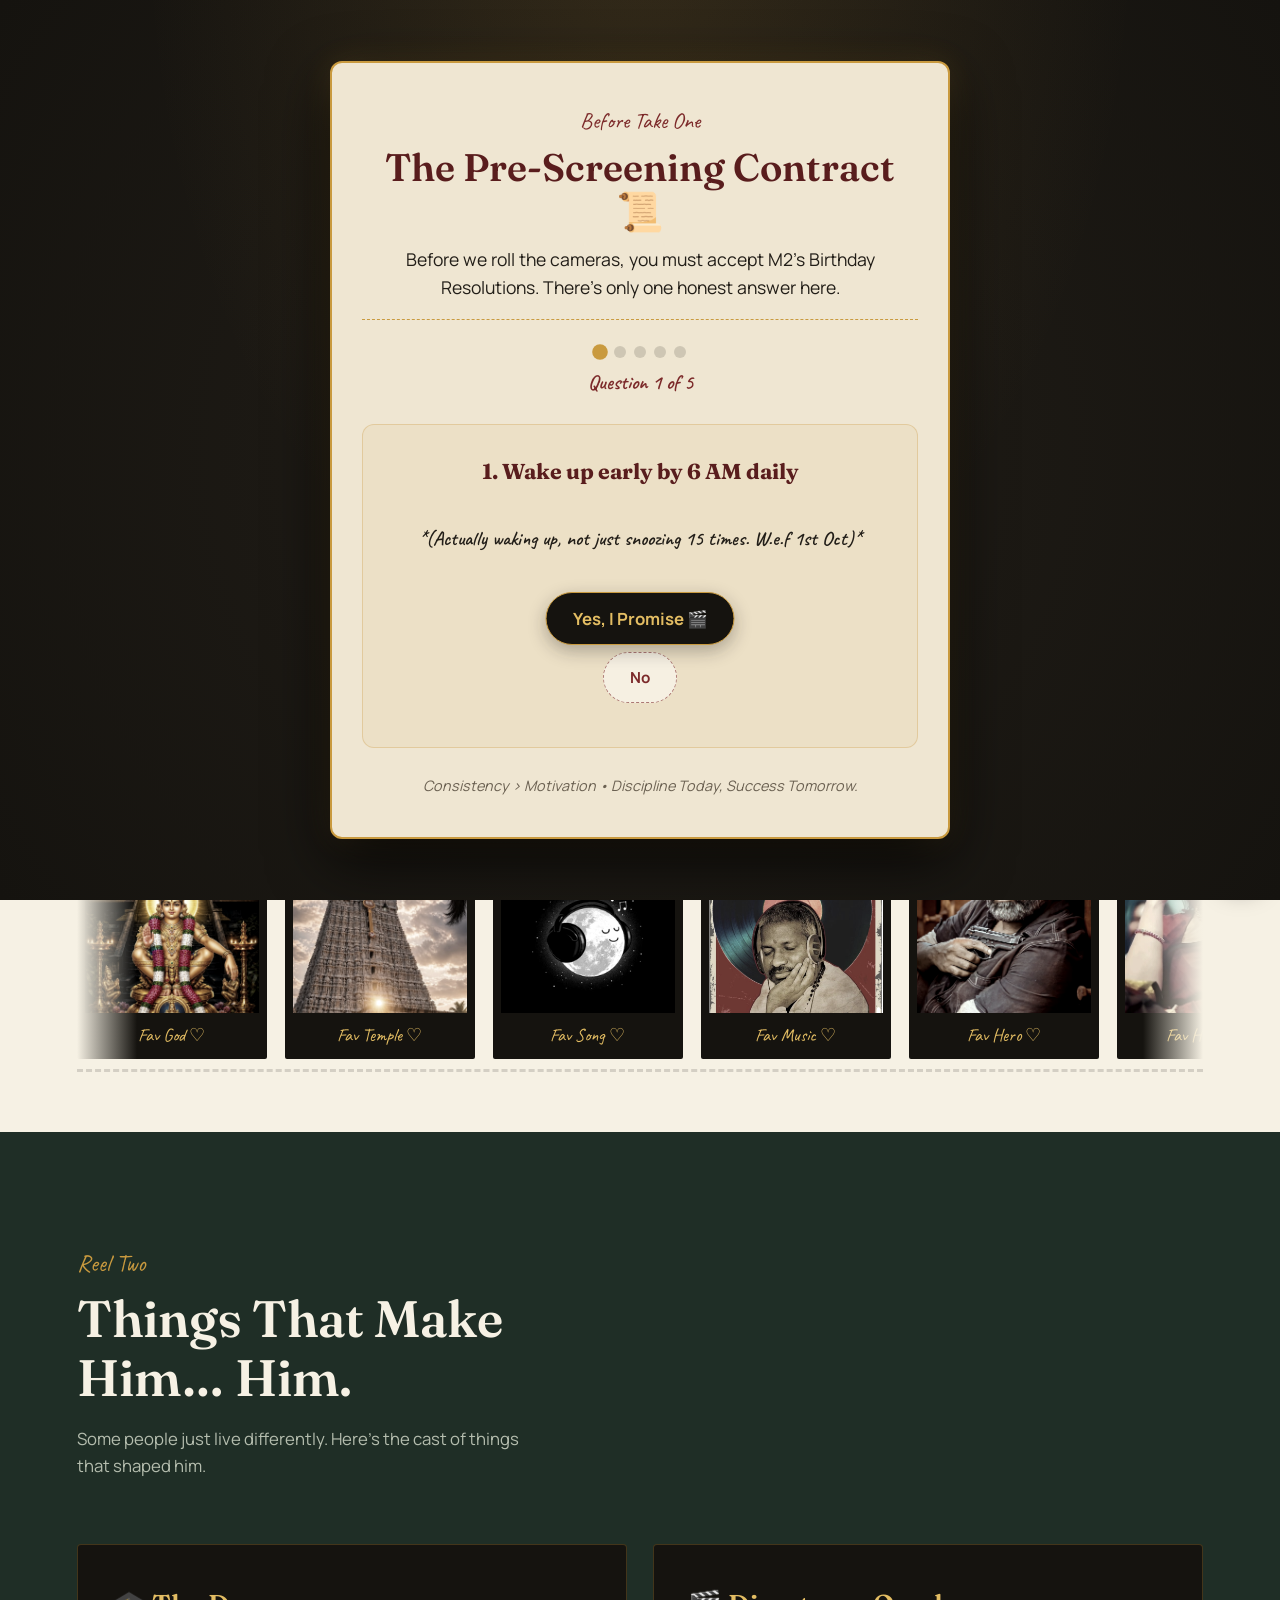
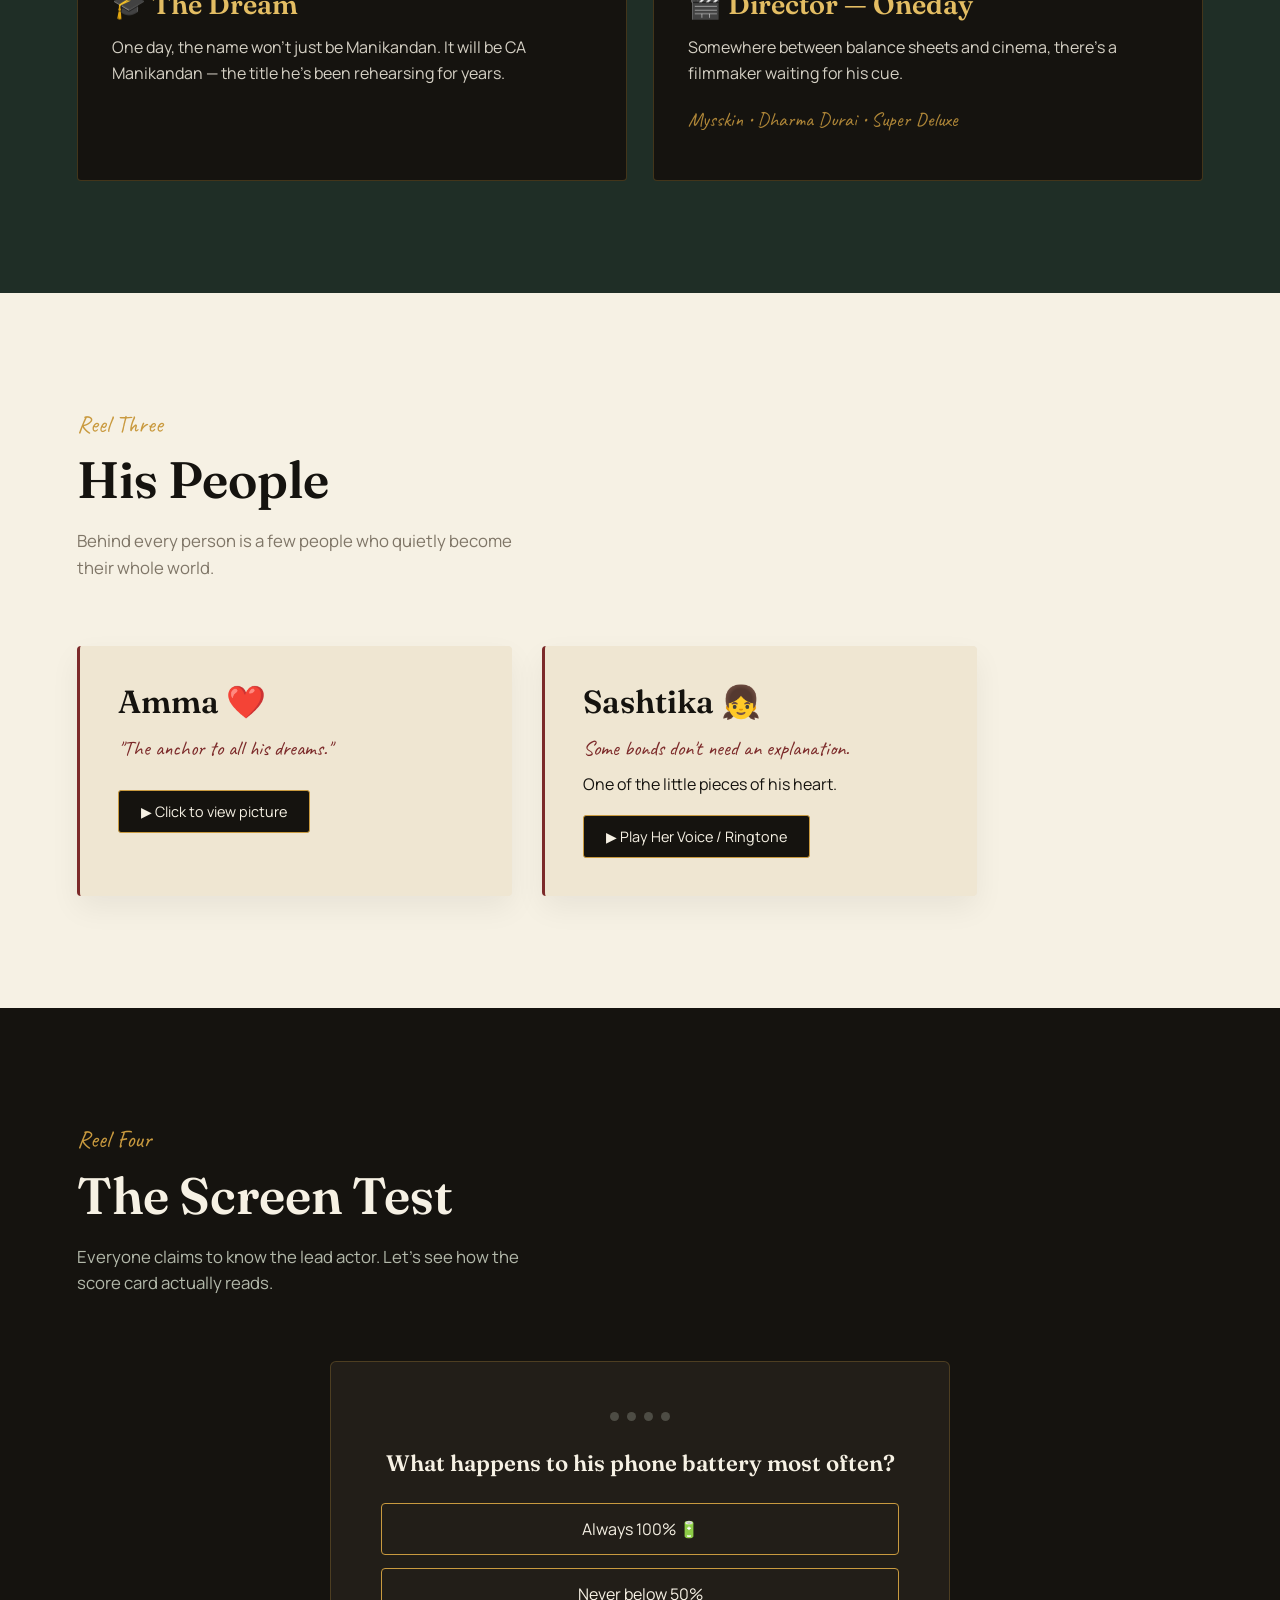
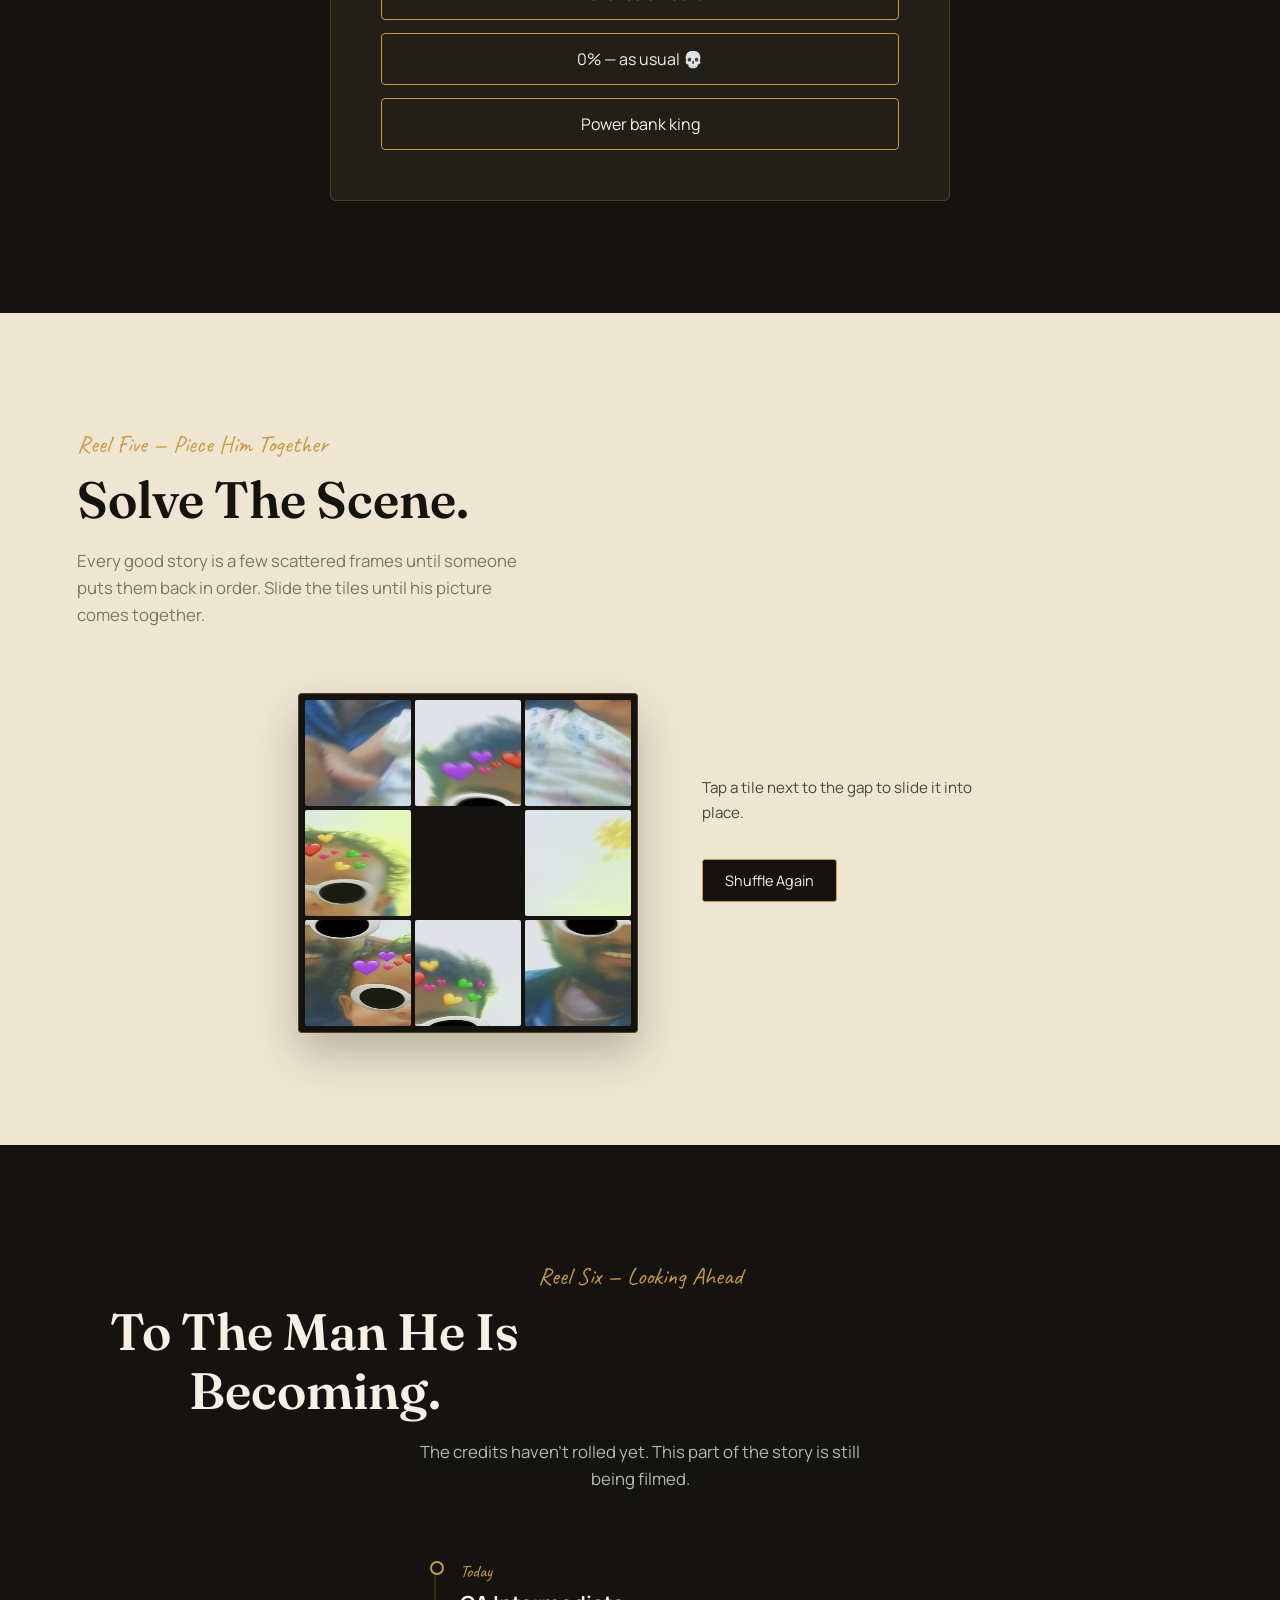
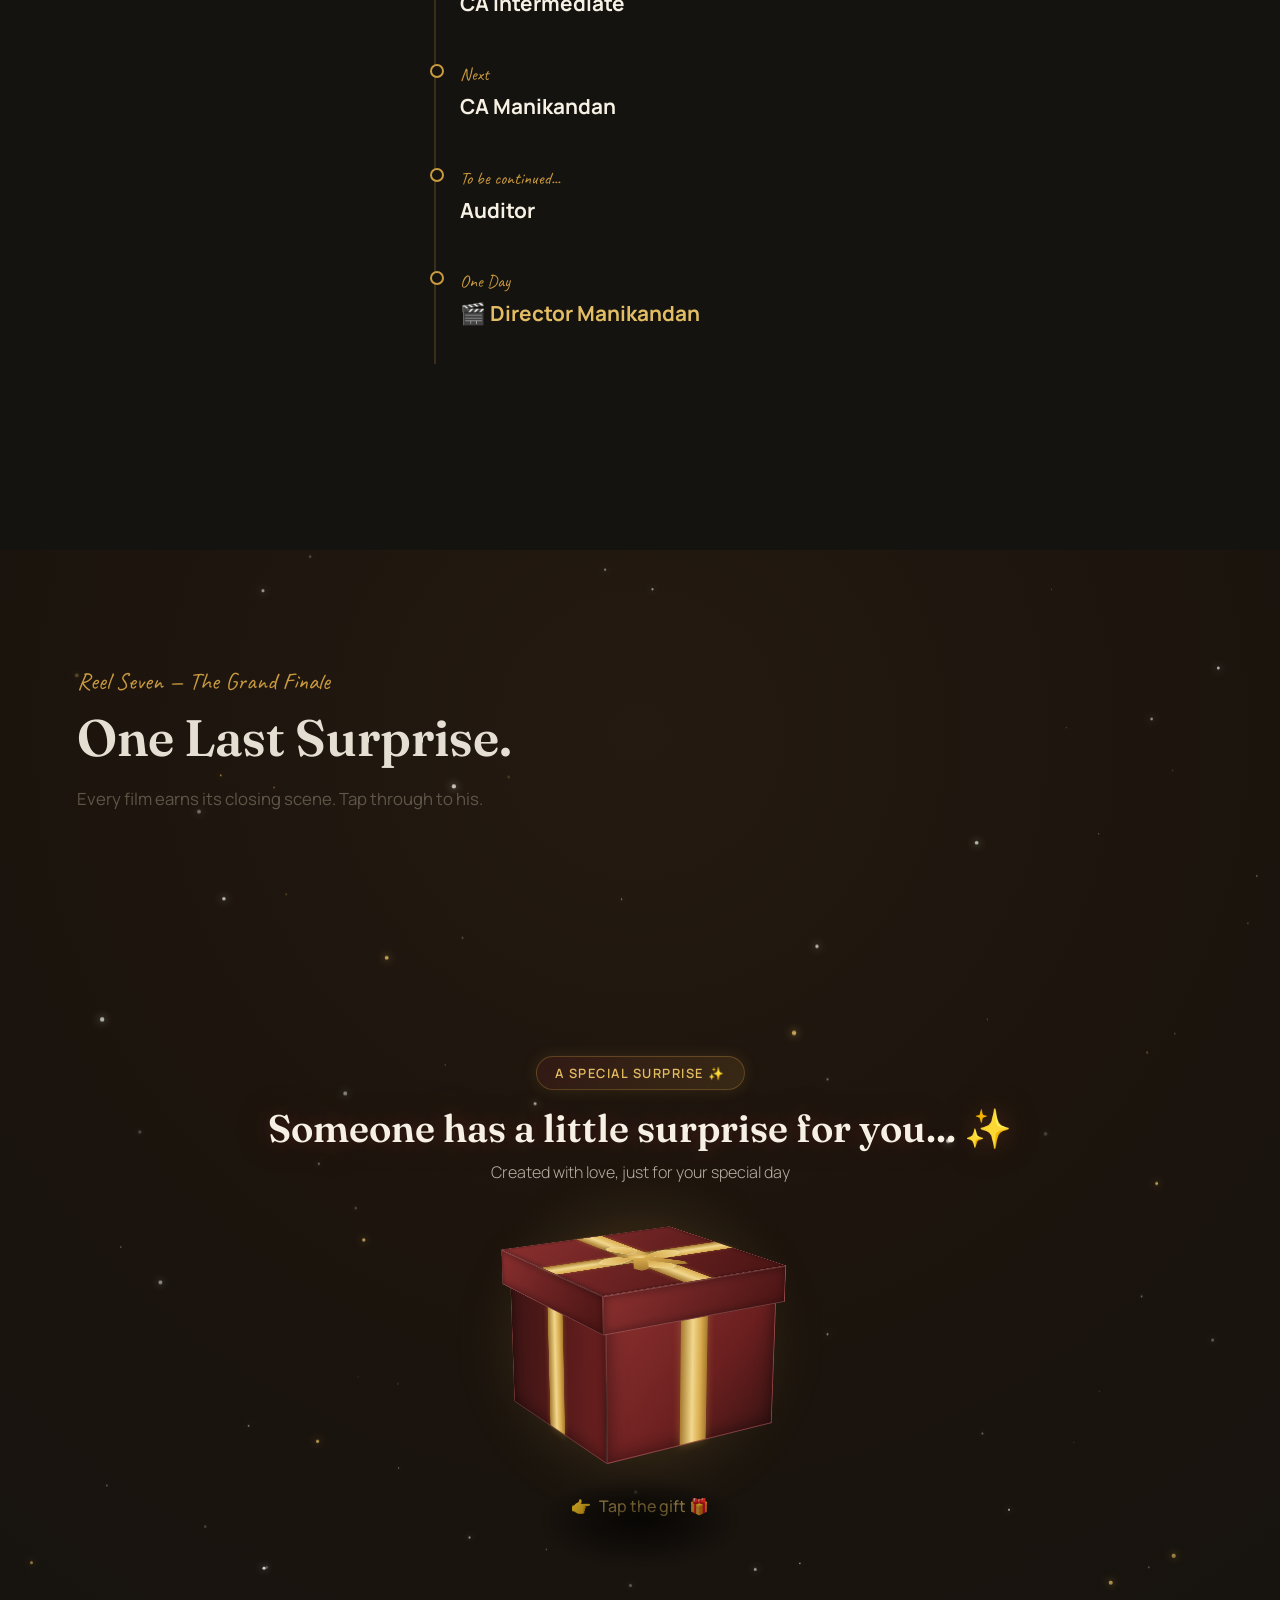
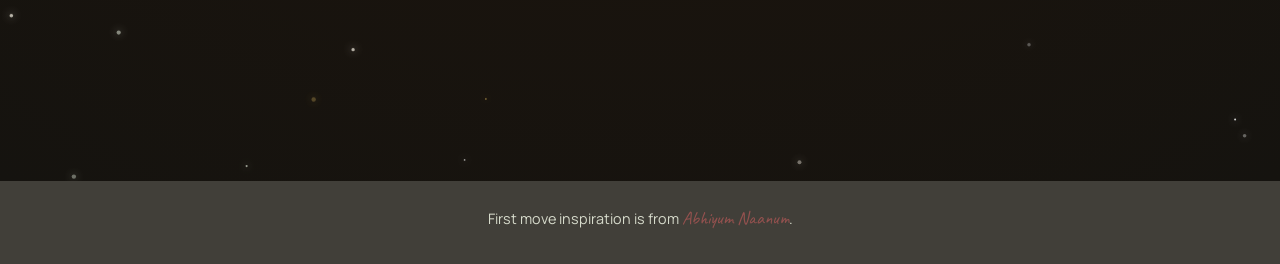
==== commit 4ab755f7: "Update index.html" ====
--- a/index.html
+++ b/index.html
@@ -194,7 +194,7 @@
                     <p>Fav Temple ♡</p>
                 </div>
 
-                <div class="polaroid" onclick="openModal('song_2.mp4', 'Fav song — Muthumani ♡', 'video')" tabindex="0">
+                <div class="polaroid" onclick="openModal('song_22.mp4', 'Fav song — Muthumani ♡', 'video')" tabindex="0">
                     <div class="polaroid-cover">
                         <img src="fav_song.jpg" alt="Fav Song" class="polaroid-box-img">
                         <span class="reveal-hint">▶ Click to play</span>
@@ -204,13 +204,13 @@
 
                 <div class="polaroid" onclick="openModal('ilayaraja_video.mp4', 'Fav Music — Ilaiyaraaja ♡', 'video', 'song-33.mp4')" tabindex="0">
                     <div class="polaroid-cover">
-                        <img src="ilayaraja.jpg" alt="Fav Music" class="polaroid-box-img">
+                        <img src="Ilayaraja.jpg" alt="Fav Music" class="polaroid-box-img">
                         <span class="reveal-hint">▶ Click to play</span>
                     </div>
                     <p>Fav Music ♡</p>
                 </div>
 
-                <div class="polaroid" onclick="openModal('sethubathi_video.mp4', 'Fav Hero — Vijay Sethupathi ♡', 'video', 'hero_2.mp4')" tabindex="0">
+                <div class="polaroid" onclick="openModal('sethubathi_video.mp4', 'Fav Hero — Vijay Sethupathi ♡', 'video', 'hero_22.mp4')" tabindex="0">
                     <div class="polaroid-cover">
                         <img src="Vijay Sethupathi.jpg" alt="Fav Hero" class="polaroid-box-img">
                         <span class="reveal-hint">▶ Click to play</span>
@@ -218,7 +218,7 @@
                     <p>Fav Hero ♡</p>
                 </div>
 
-                <div class="polaroid" onclick="openModal('nayan_video.mp4', 'Fav Heroine — Nayanthara ♡', 'video', 'heroine_2.mp4')" tabindex="0">
+                <div class="polaroid" onclick="openModal('nayan_video.mp4', 'Fav Heroine — Nayanthara ♡', 'video', 'heroine_22.mp4')" tabindex="0">
                     <div class="polaroid-cover">
                         <img src="nayanthara_img.jpg" alt="Fav Heroine" class="polaroid-box-img">
                         <span class="reveal-hint">▶ Click to play</span>
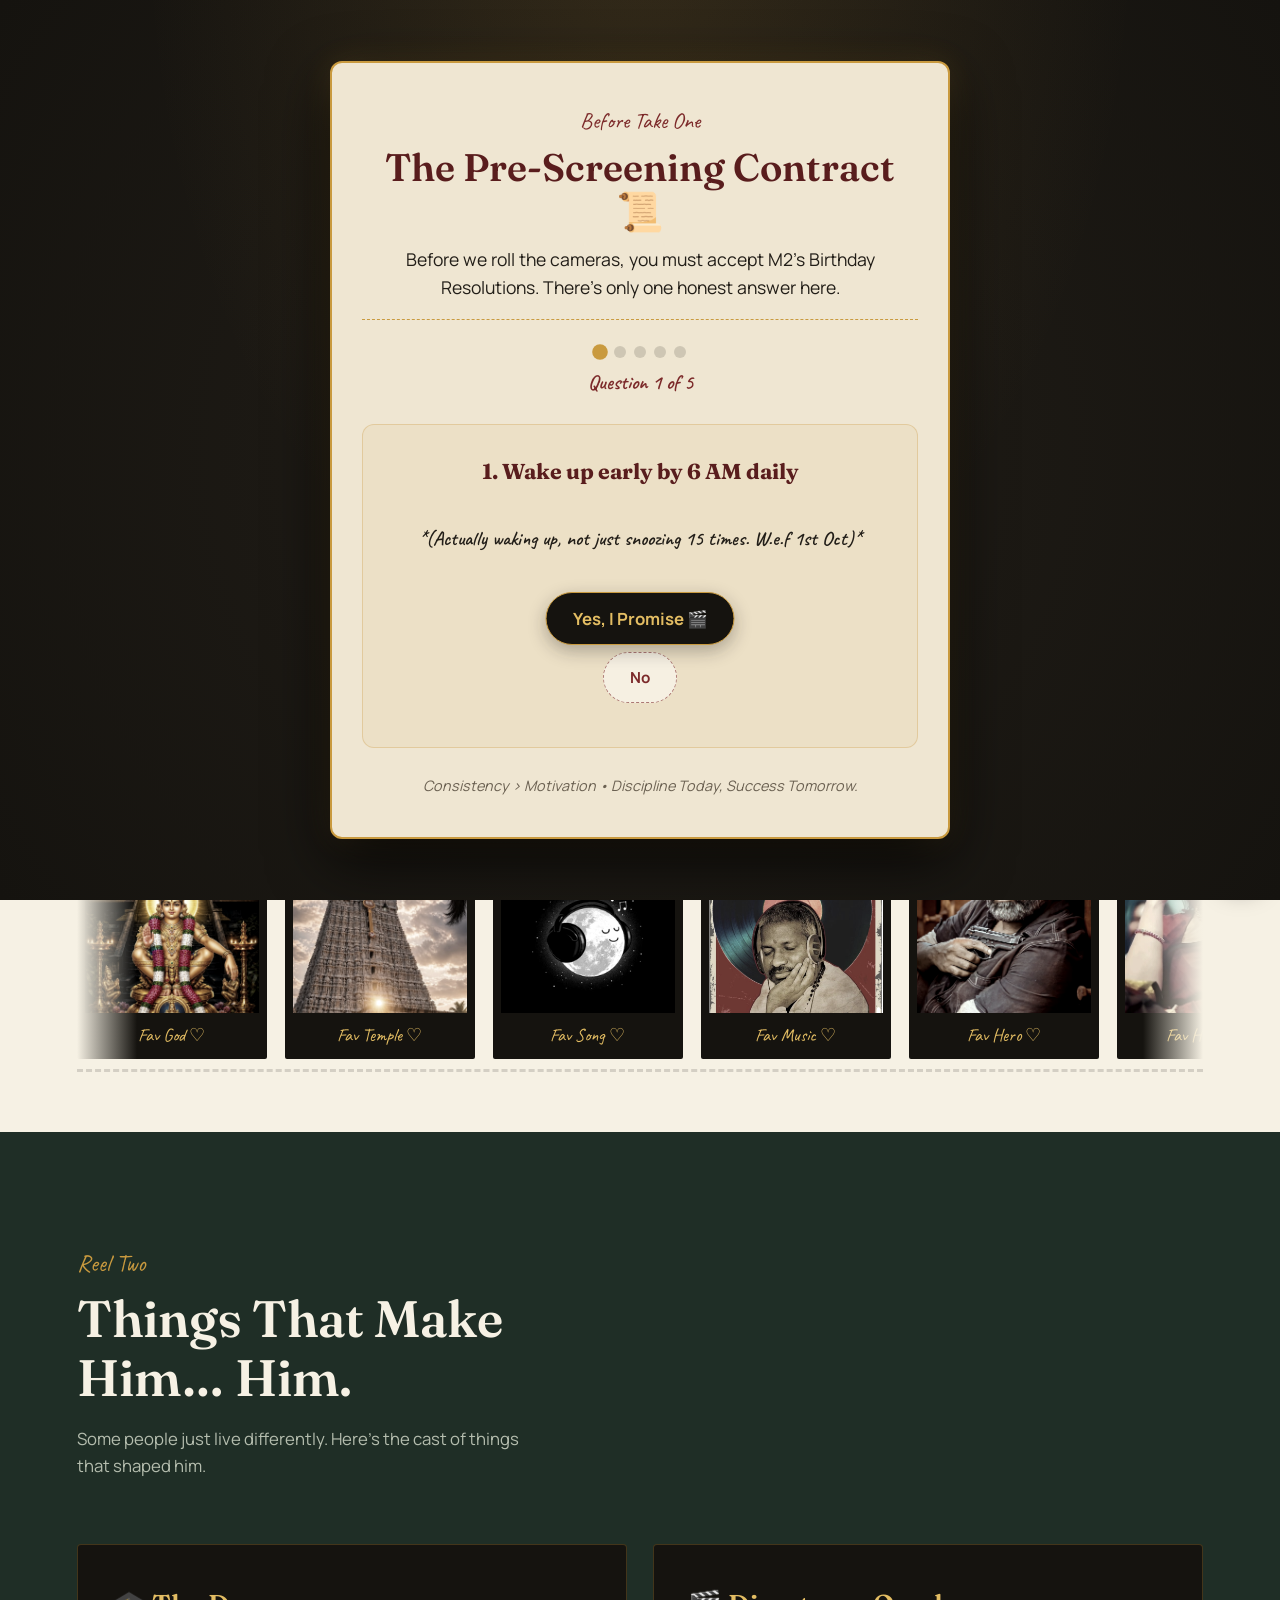
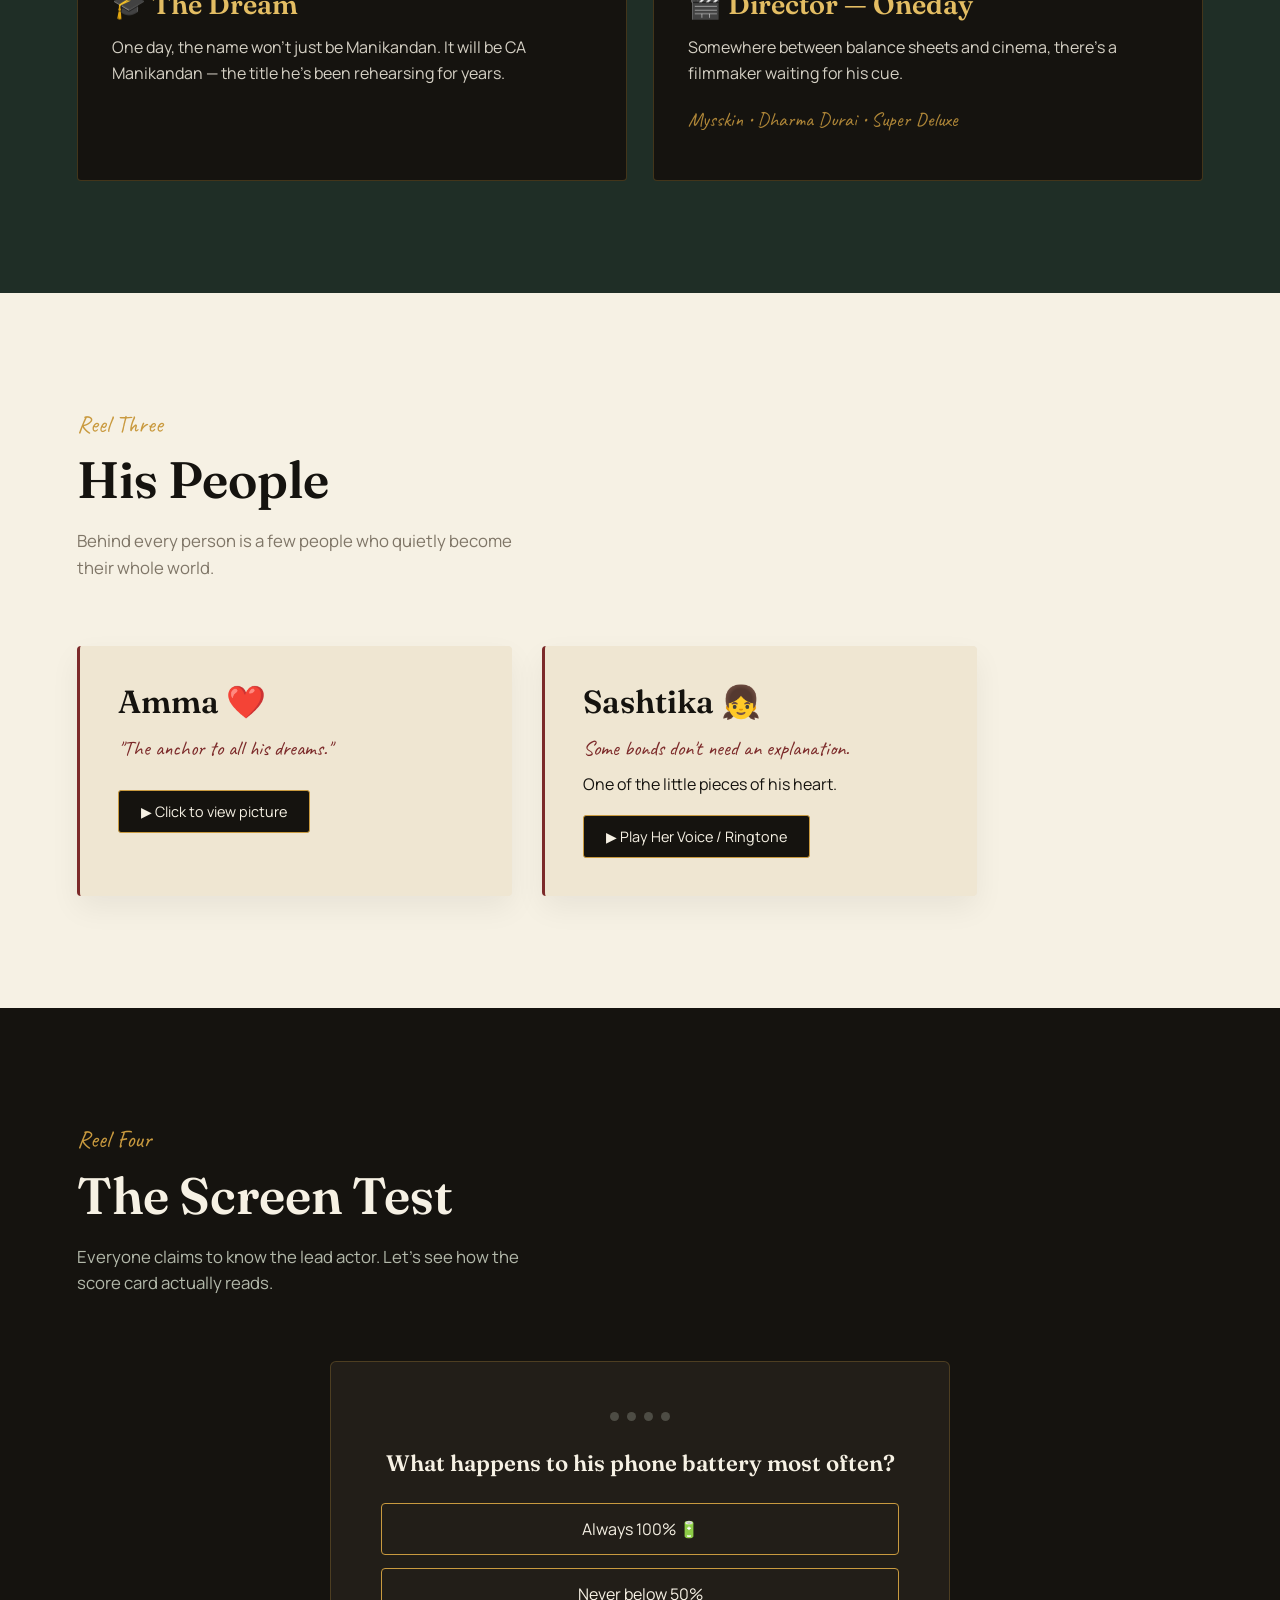
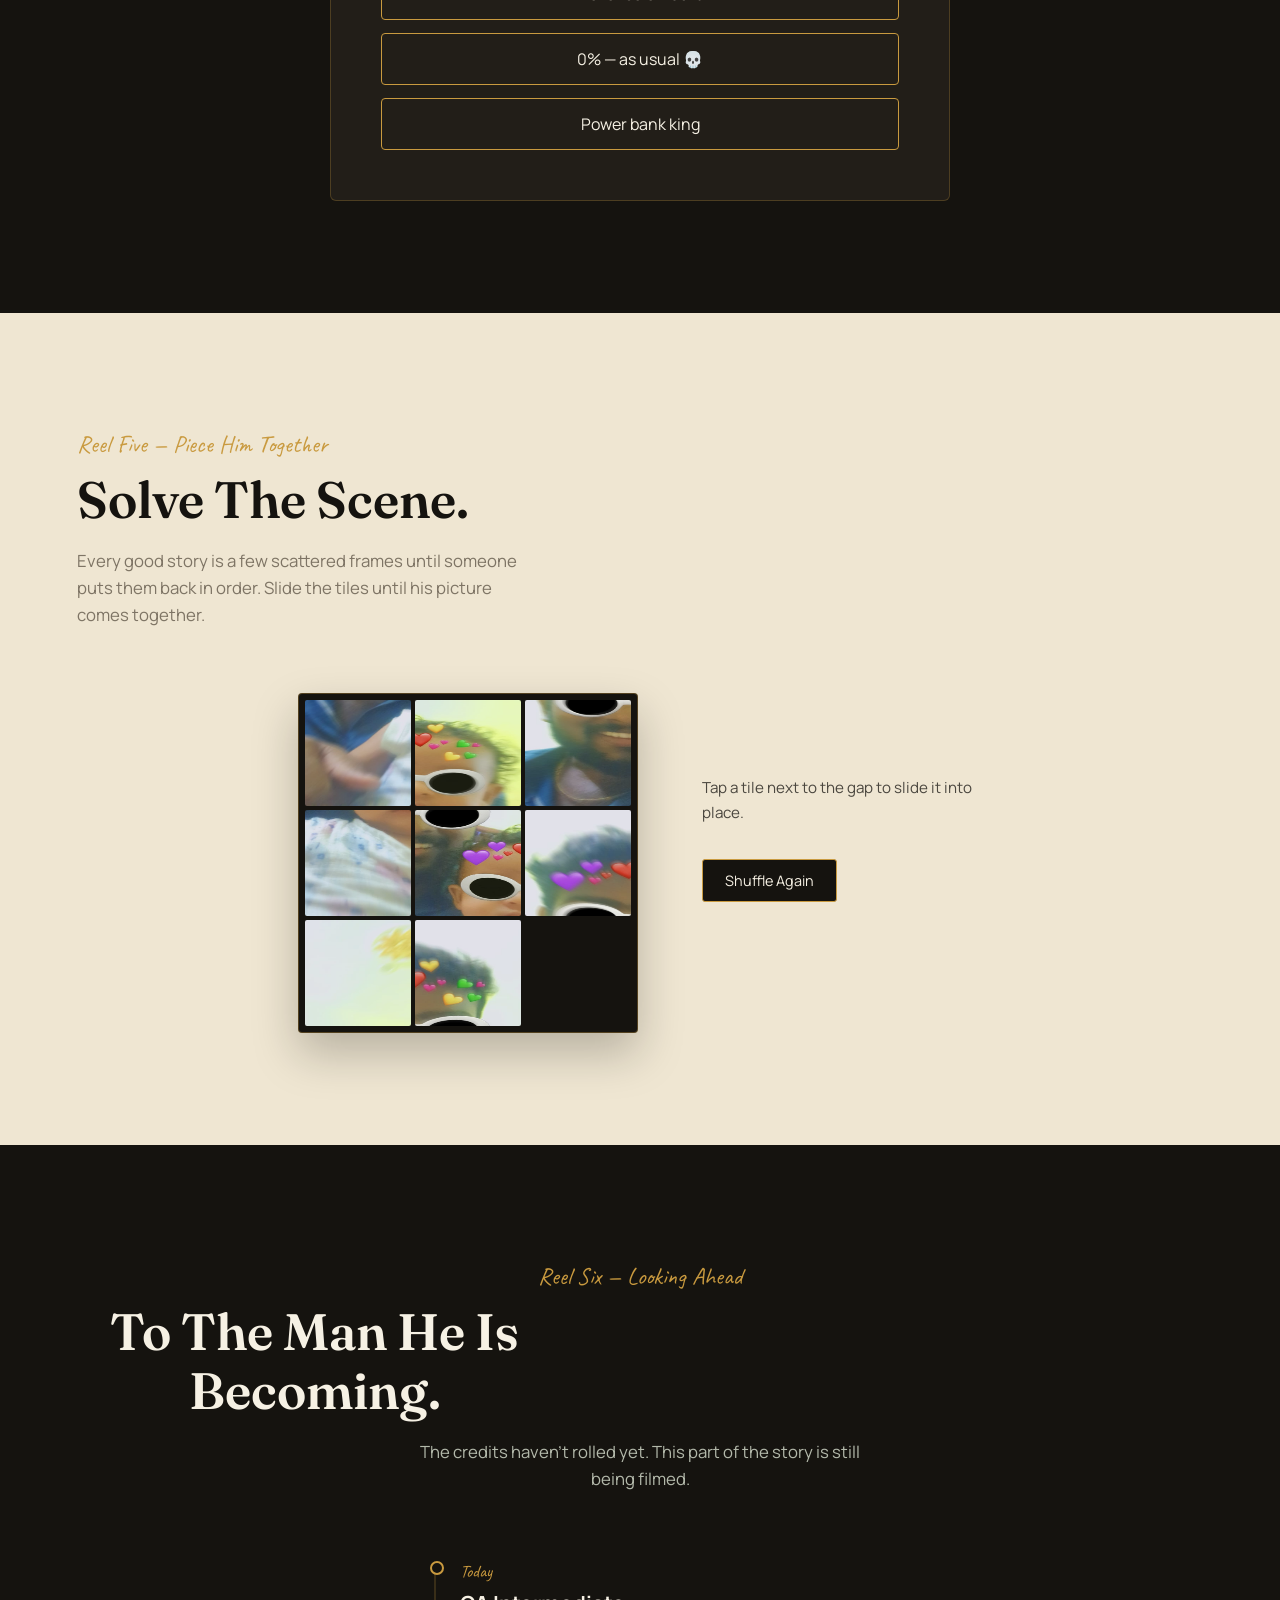
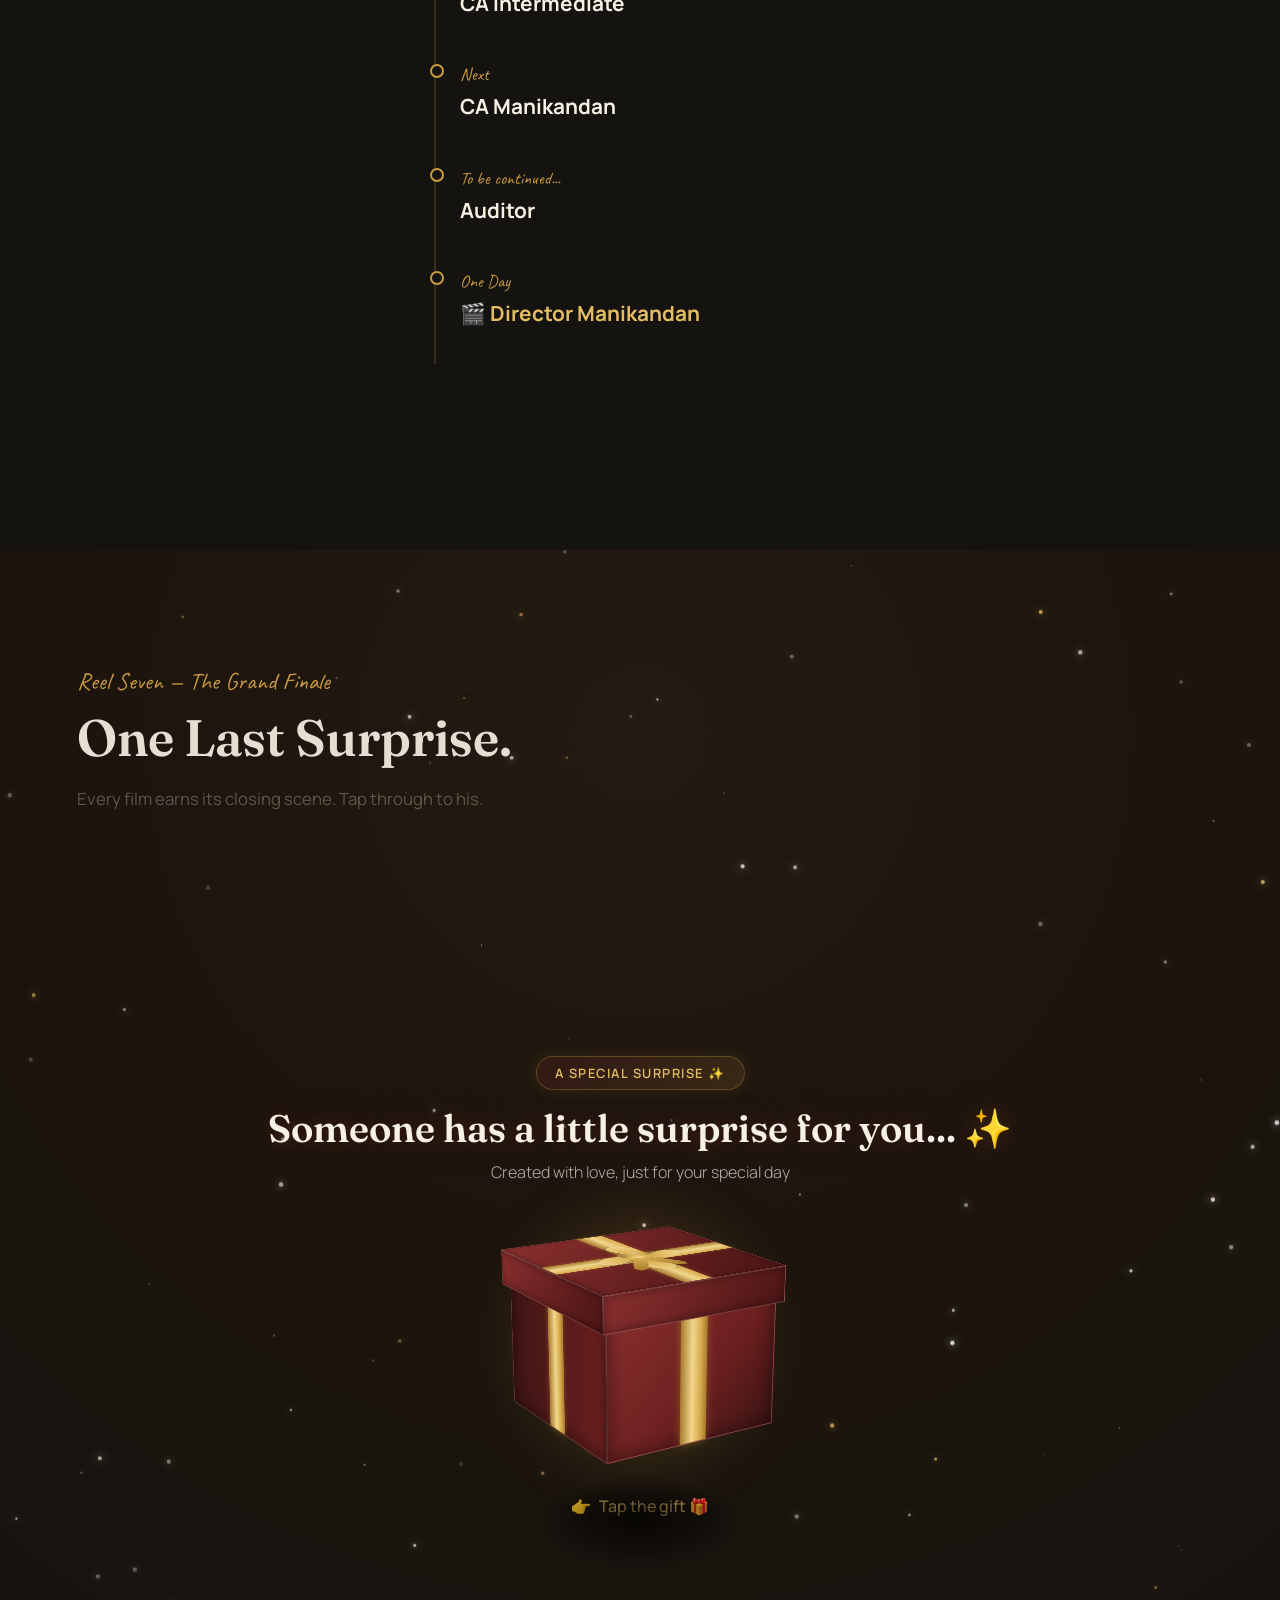
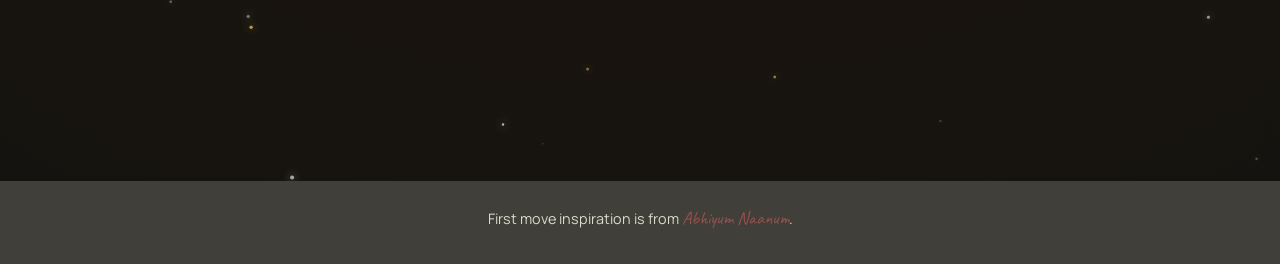
==== commit 248d2599: "Update index.html" ====
--- a/index.html
+++ b/index.html
@@ -194,7 +194,7 @@
                     <p>Fav Temple ♡</p>
                 </div>
 
-                <div class="polaroid" onclick="openModal('song_22.mp4', 'Fav song — Muthumani ♡', 'video')" tabindex="0">
+                <div class="polaroid" onclick="openModal('song-22.mp4', 'Fav song — Muthumani ♡', 'video')" tabindex="0">
                     <div class="polaroid-cover">
                         <img src="fav_song.jpg" alt="Fav Song" class="polaroid-box-img">
                         <span class="reveal-hint">▶ Click to play</span>
@@ -210,7 +210,7 @@
                     <p>Fav Music ♡</p>
                 </div>
 
-                <div class="polaroid" onclick="openModal('sethubathi_video.mp4', 'Fav Hero — Vijay Sethupathi ♡', 'video', 'hero_22.mp4')" tabindex="0">
+                <div class="polaroid" onclick="openModal('sethubathi_video.mp4', 'Fav Hero — Vijay Sethupathi ♡', 'video', 'hero-22.mp4')" tabindex="0">
                     <div class="polaroid-cover">
                         <img src="Vijay Sethupathi.jpg" alt="Fav Hero" class="polaroid-box-img">
                         <span class="reveal-hint">▶ Click to play</span>
@@ -218,7 +218,7 @@
                     <p>Fav Hero ♡</p>
                 </div>
 
-                <div class="polaroid" onclick="openModal('nayan_video.mp4', 'Fav Heroine — Nayanthara ♡', 'video', 'heroine_22.mp4')" tabindex="0">
+                <div class="polaroid" onclick="openModal('nayan_video.mp4', 'Fav Heroine — Nayanthara ♡', 'video', 'heroine-22.mp4')" tabindex="0">
                     <div class="polaroid-cover">
                         <img src="nayanthara_img.jpg" alt="Fav Heroine" class="polaroid-box-img">
                         <span class="reveal-hint">▶ Click to play</span>
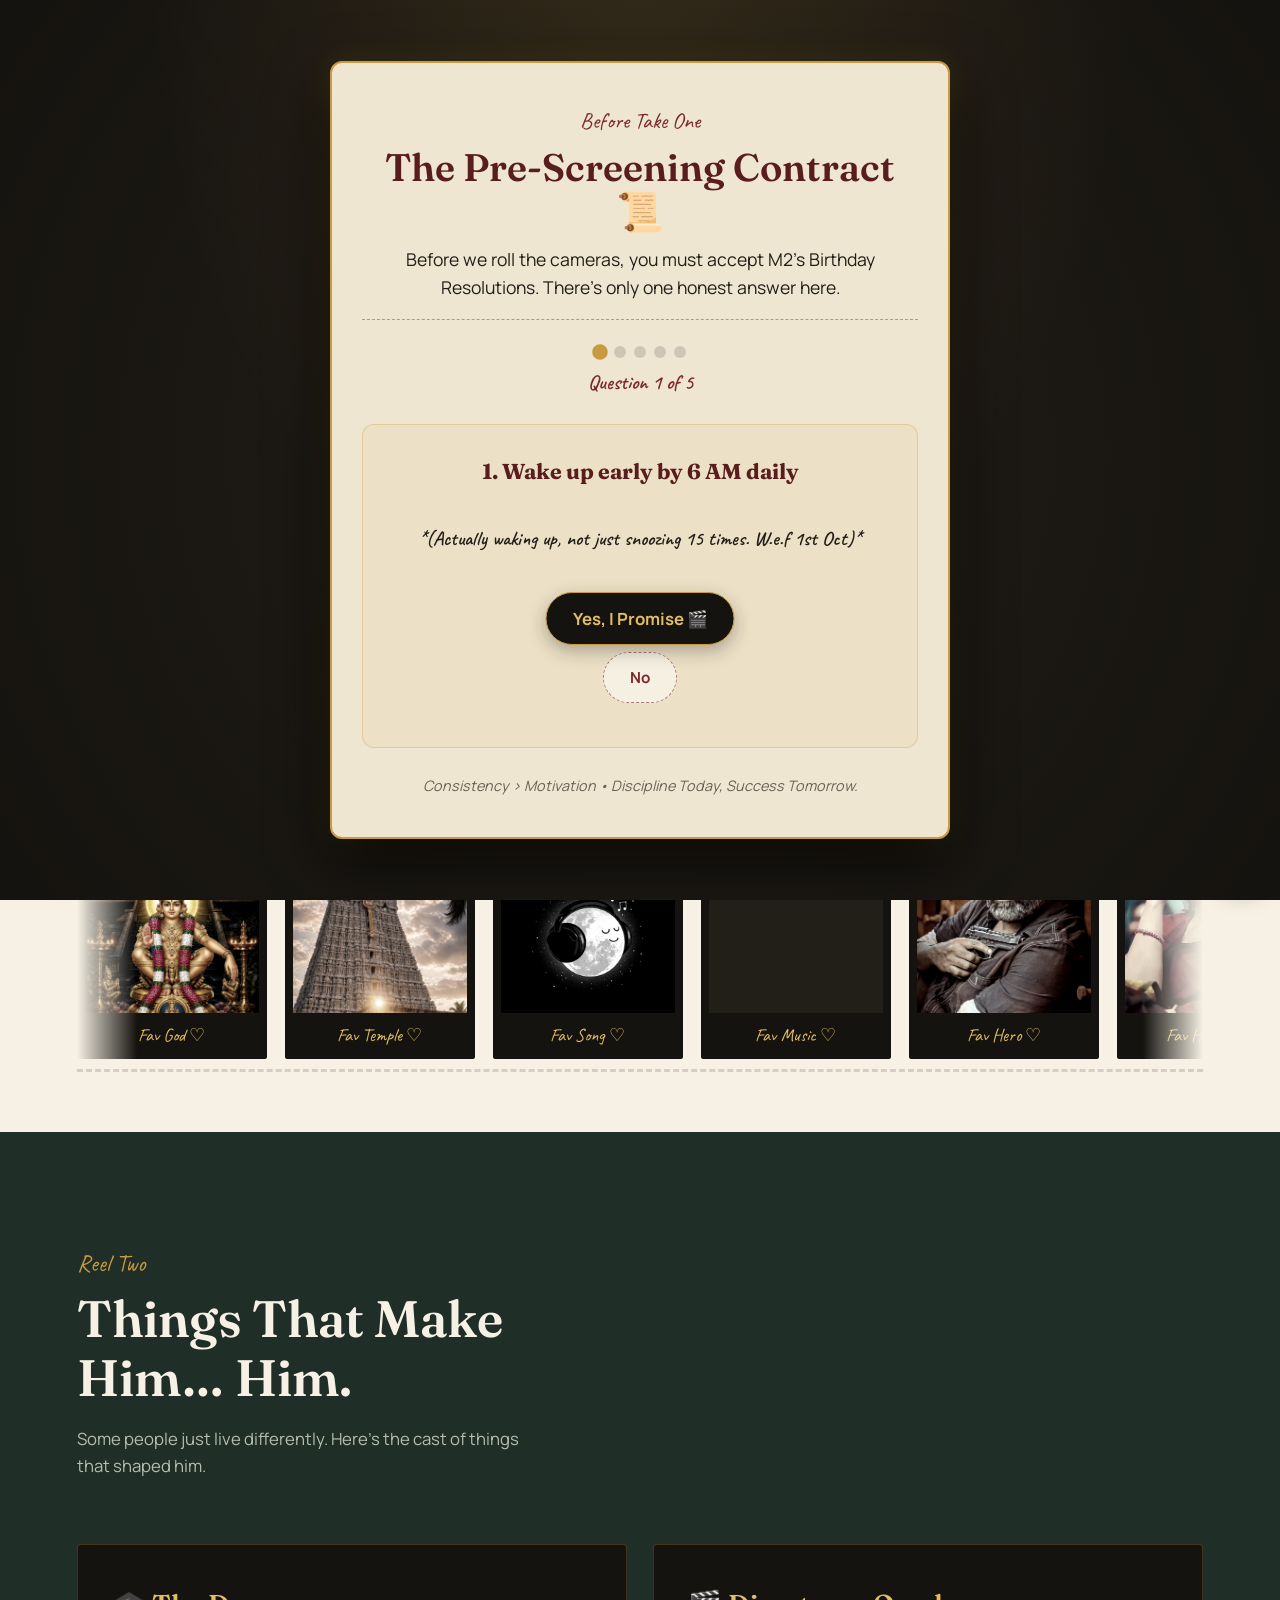
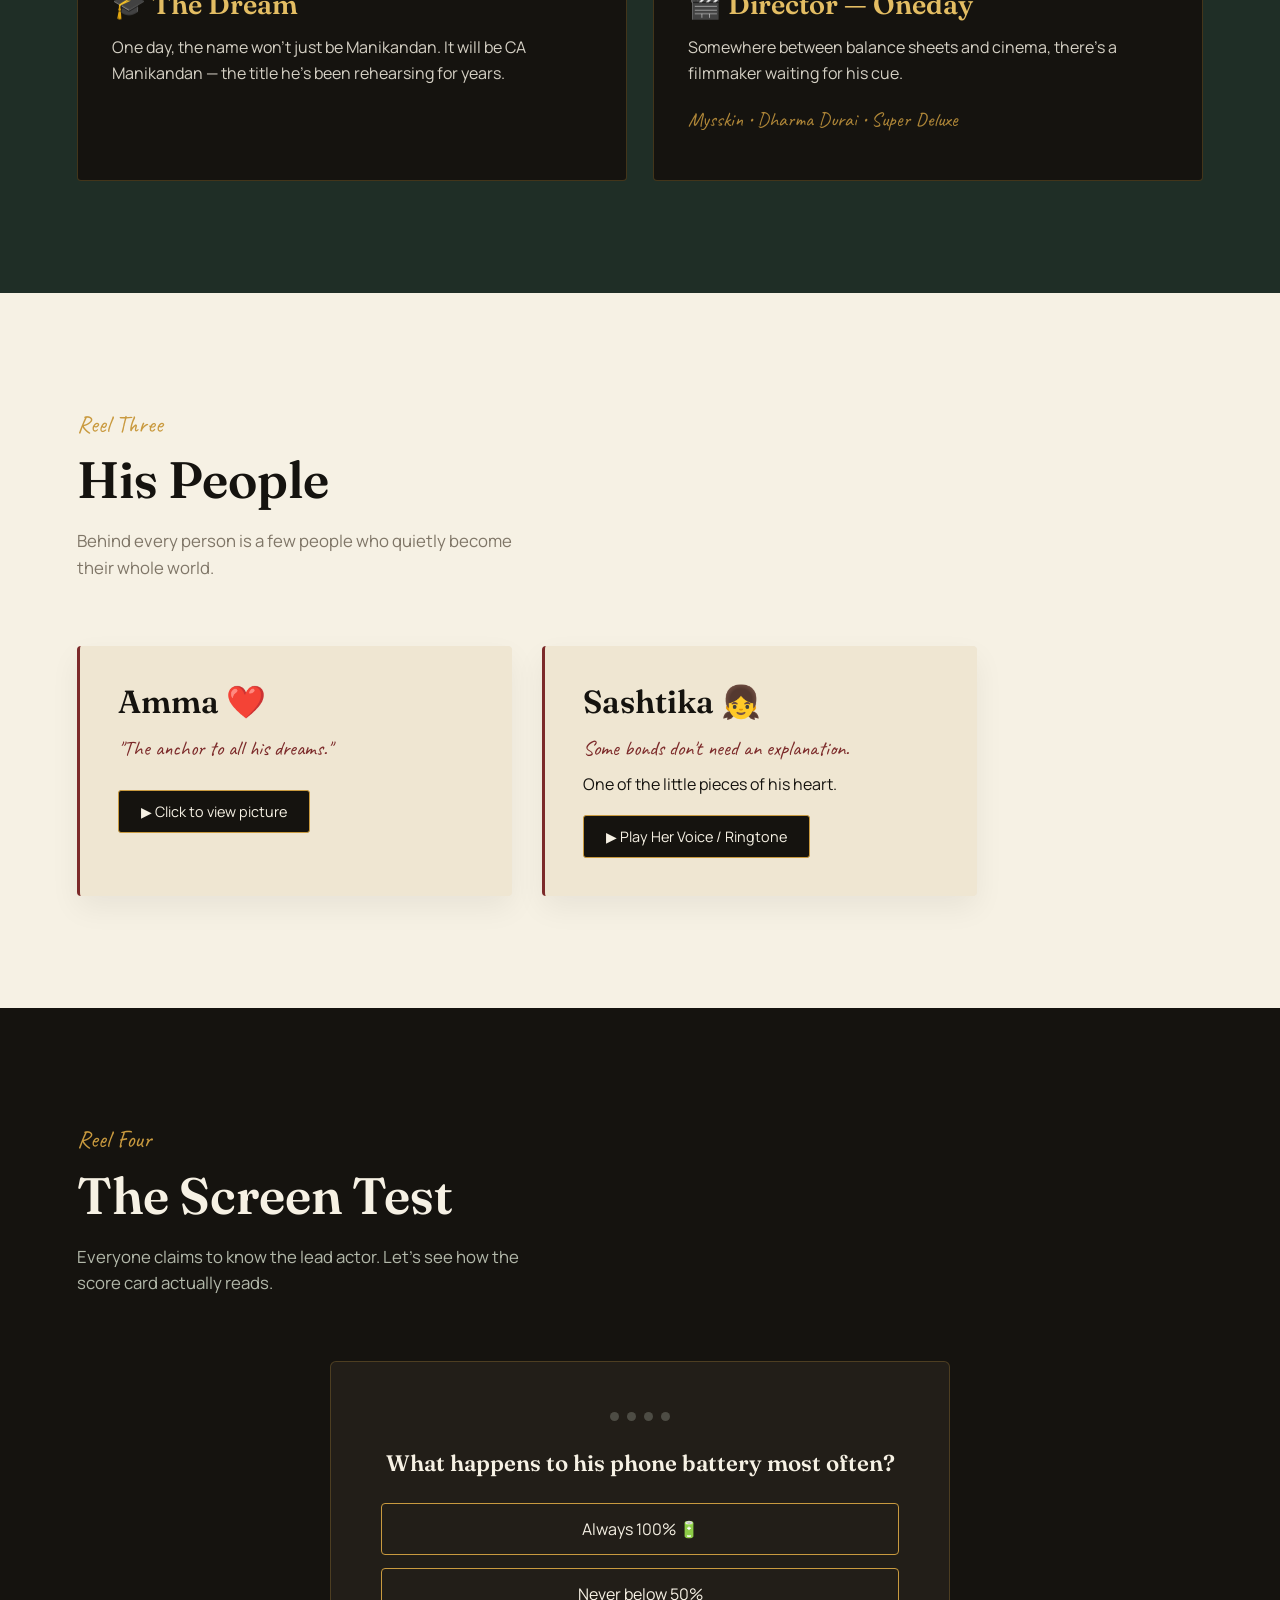
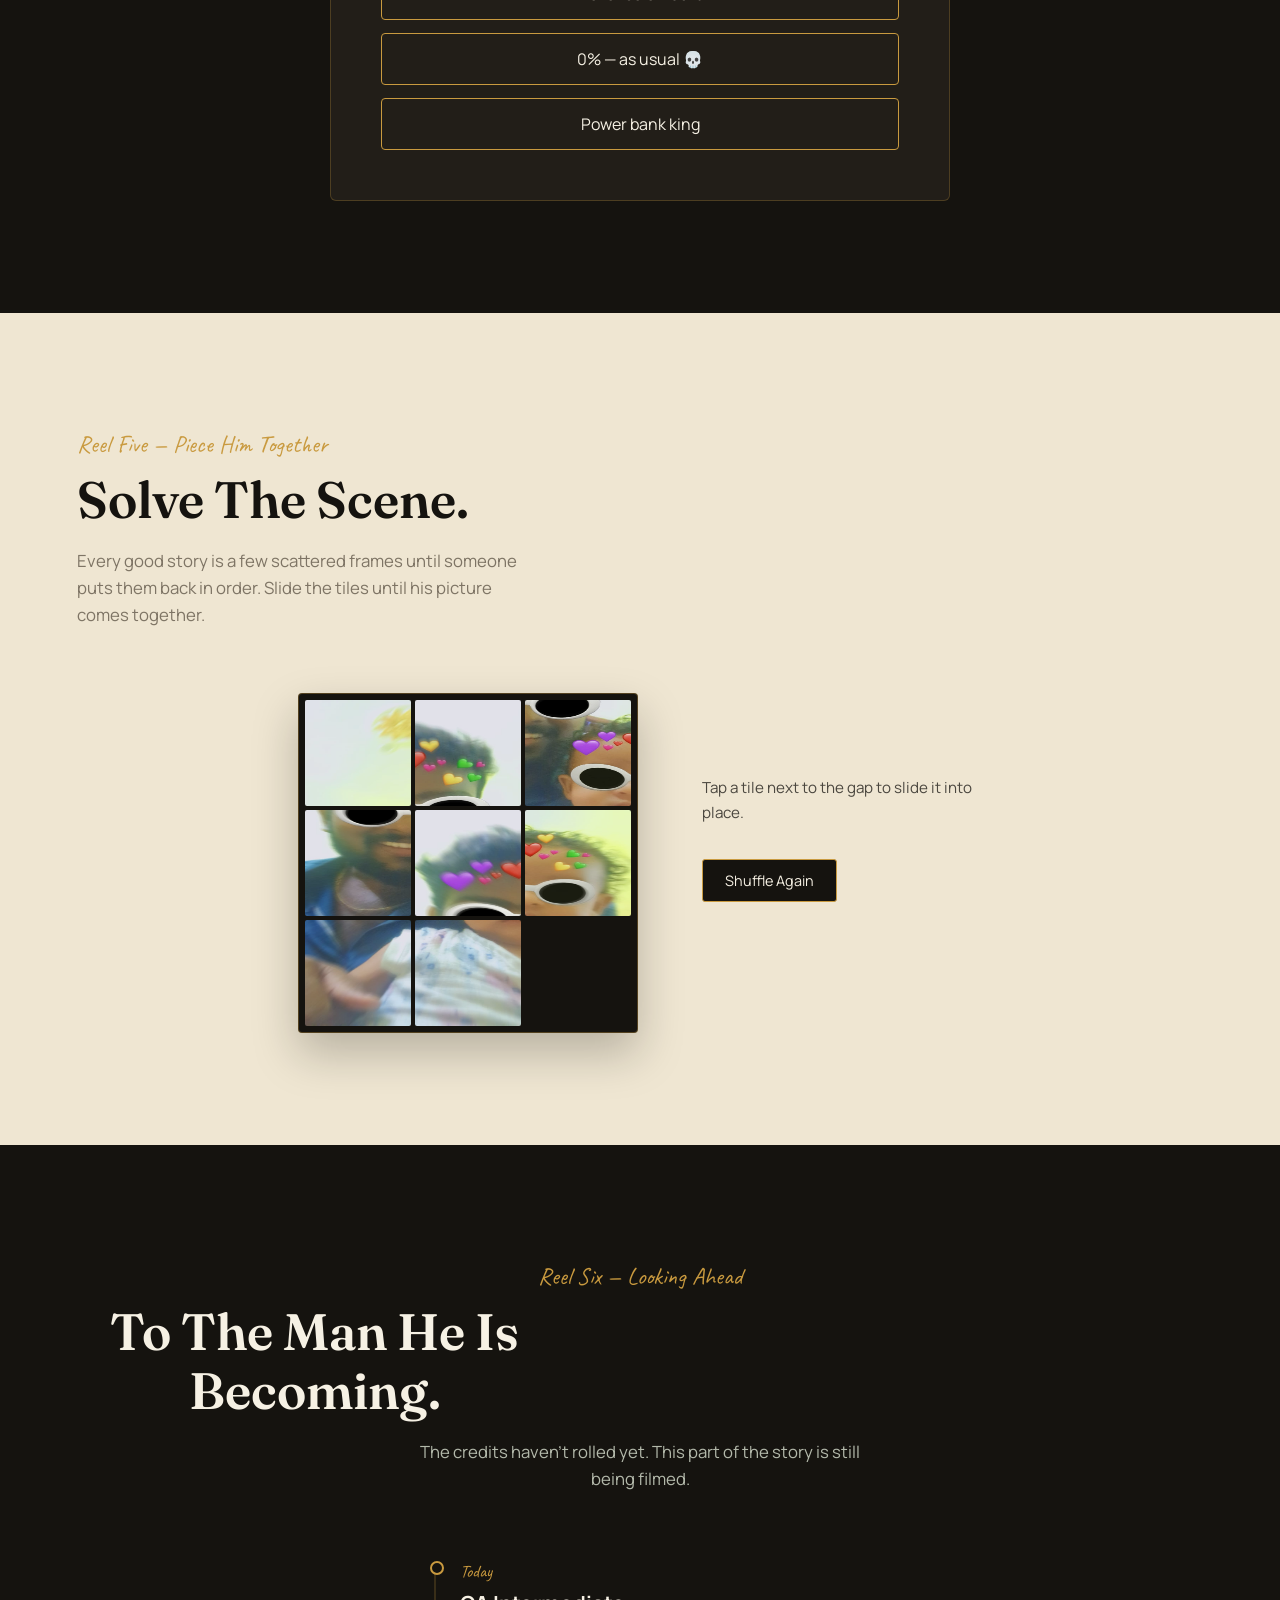
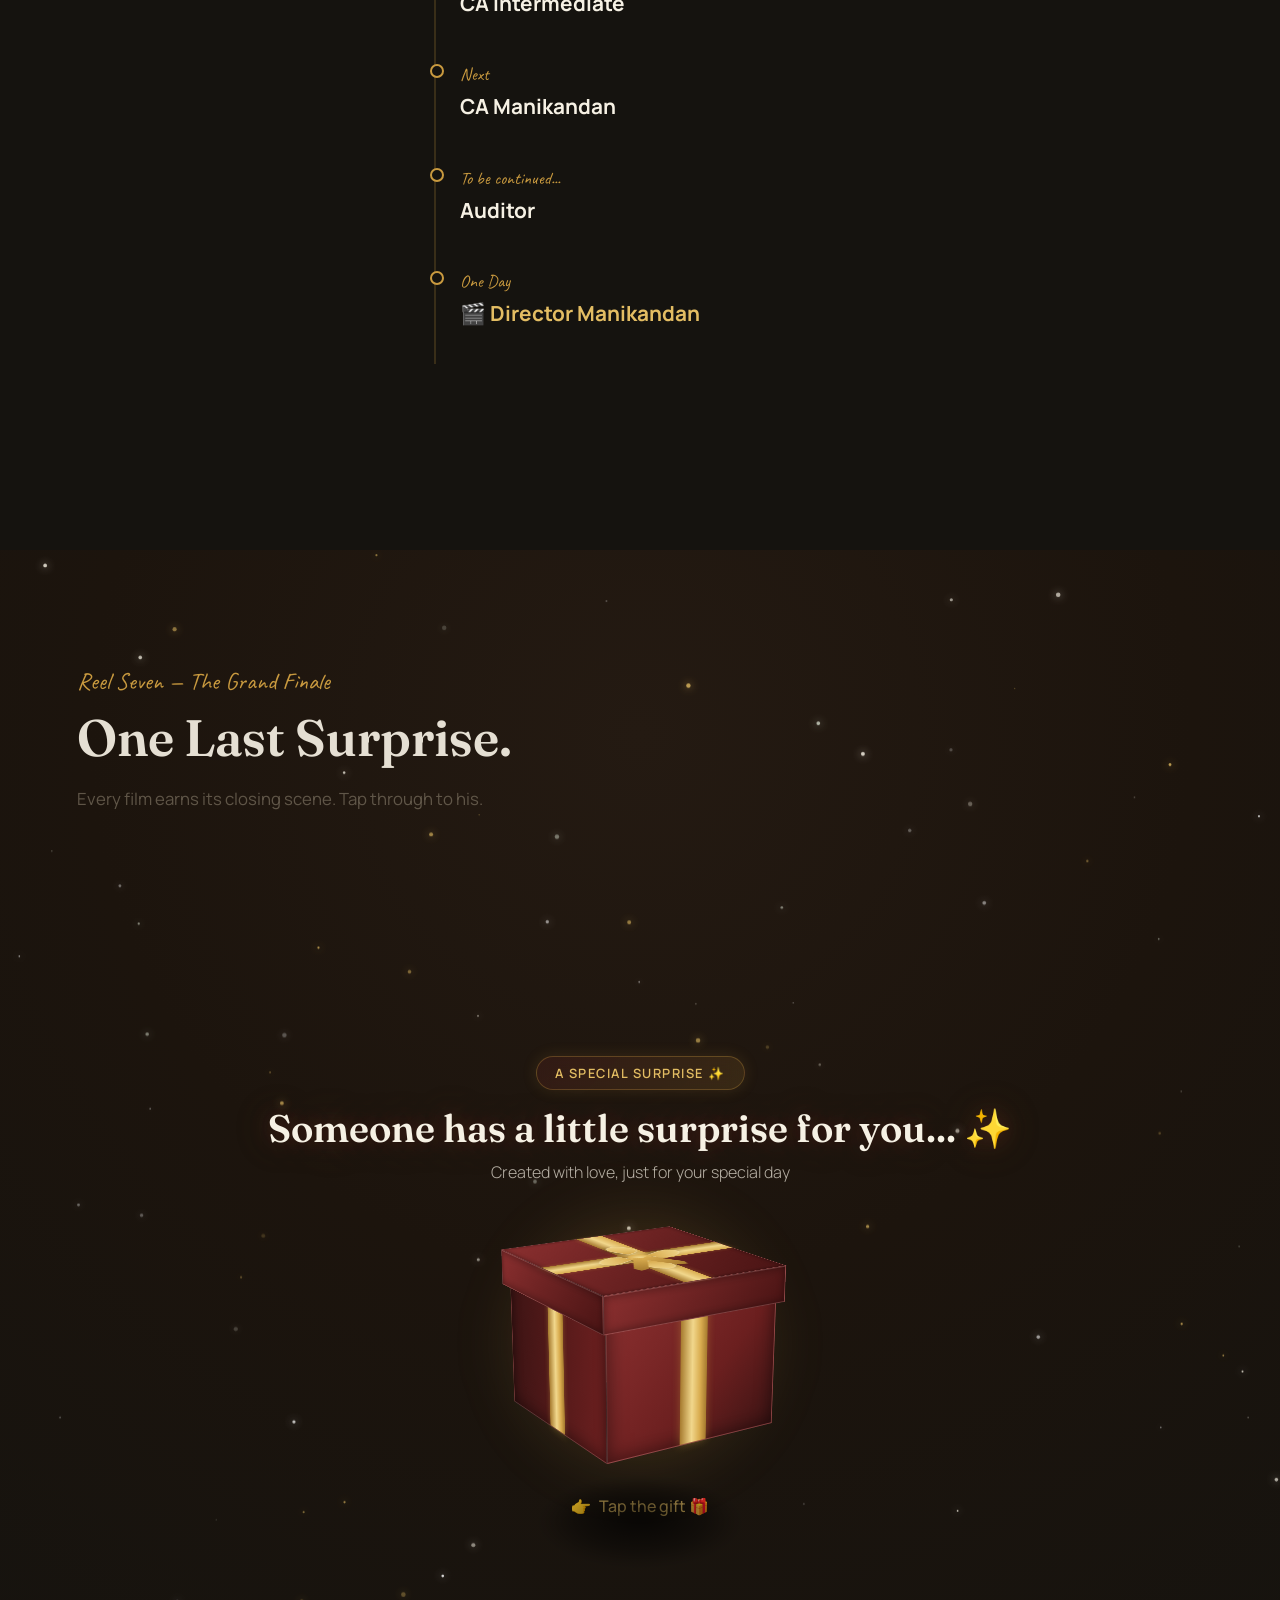
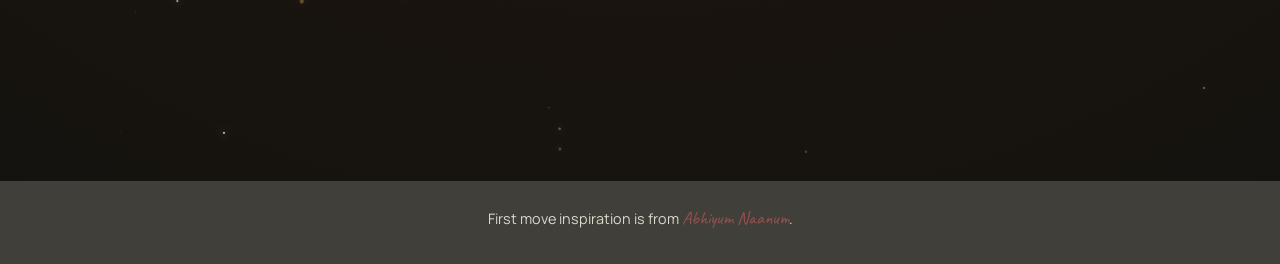
==== commit eb91b266: "Update index.html" ====
--- a/index.html
+++ b/index.html
@@ -194,7 +194,7 @@
                     <p>Fav Temple ♡</p>
                 </div>
 
-                <div class="polaroid" onclick="openModal('song-22.mp4', 'Fav song — Muthumani ♡', 'video')" tabindex="0">
+                <div class="polaroid" onclick="openModal('song_2.mp4', 'Fav song — Muthumani ♡', 'video')" tabindex="0">
                     <div class="polaroid-cover">
                         <img src="fav_song.jpg" alt="Fav Song" class="polaroid-box-img">
                         <span class="reveal-hint">▶ Click to play</span>
@@ -204,13 +204,13 @@
 
                 <div class="polaroid" onclick="openModal('ilayaraja_video.mp4', 'Fav Music — Ilaiyaraaja ♡', 'video', 'song-33.mp4')" tabindex="0">
                     <div class="polaroid-cover">
-                        <img src="Ilayaraja.jpg" alt="Fav Music" class="polaroid-box-img">
+                        <img src="ilayaraja.jpg" alt="Fav Music" class="polaroid-box-img">
                         <span class="reveal-hint">▶ Click to play</span>
                     </div>
                     <p>Fav Music ♡</p>
                 </div>
 
-                <div class="polaroid" onclick="openModal('sethubathi_video.mp4', 'Fav Hero — Vijay Sethupathi ♡', 'video', 'hero-22.mp4')" tabindex="0">
+                <div class="polaroid" onclick="openModal('sethubathi_video.mp4', 'Fav Hero — Vijay Sethupathi ♡', 'video', 'hero_2.mp4')" tabindex="0">
                     <div class="polaroid-cover">
                         <img src="Vijay Sethupathi.jpg" alt="Fav Hero" class="polaroid-box-img">
                         <span class="reveal-hint">▶ Click to play</span>
@@ -218,7 +218,7 @@
                     <p>Fav Hero ♡</p>
                 </div>
 
-                <div class="polaroid" onclick="openModal('nayan_video.mp4', 'Fav Heroine — Nayanthara ♡', 'video', 'heroine-22.mp4')" tabindex="0">
+                <div class="polaroid" onclick="openModal('nayan_video.mp4', 'Fav Heroine — Nayanthara ♡', 'video', 'heroine_2.mp4')" tabindex="0">
                     <div class="polaroid-cover">
                         <img src="nayanthara_img.jpg" alt="Fav Heroine" class="polaroid-box-img">
                         <span class="reveal-hint">▶ Click to play</span>
--- a/couple_unique.css
+++ b/couple_unique.css
@@ -1297,7 +1297,7 @@
 .cx-root .gallery-bottom-action { margin-top: 20px; }
 
 /* ---------- STAGE 4: LETTER ---------- */
-.cx-root .envelope-wrapper { position: relative; width: 100%; max-width: 600px; min-height: 460px; margin: 12px auto 20px; perspective: 1000px; display: flex; flex-direction: column; align-items: center; justify-content: center; }
+.cx-root .envelope-wrapper { position: relative; width: 100%; max-width: 600px; min-height: 460px; margin: 12px auto 140px; perspective: 1000px; display: flex; flex-direction: column; align-items: center; justify-content: center; }
 .cx-root .envelope-3d { position: relative; width: 280px; height: 174px; background: #7c2a2a; border-radius: 8px; box-shadow: 0 15px 40px rgba(0,0,0,0.6), 0 0 30px rgba(124,42,42,0.3); cursor: pointer; transform-style: preserve-3d; transition: transform 0.6s cubic-bezier(0.2,0.9,0.3,1), opacity 0.5s ease; }
 .cx-root .envelope-3d:hover { transform: translateY(-4px) scale(1.02); }
 .cx-root .envelope-3d.envelope-open { transform: translateY(56px) scale(0.85); box-shadow: 0 10px 25px rgba(0,0,0,0.5); }
@@ -1322,13 +1322,13 @@
 }
 .cx-root .envelope-open .letter-sheet {
     opacity: 1;
-    transform: translateX(-50%) translateY(-70px) translateZ(50px) scale(1.02);
-    width: min(90vw, 480px);
+    transform: translateX(-50%) translateY(-90px) translateZ(50px) scale(1.02);
+    width: min(94vw, 620px);
     height: auto;
-    max-height: 78vh;
+    max-height: 88vh;
     overflow-y: auto;
     z-index: 25;
-    padding: 26px 24px;
+    padding: 30px 28px;
     box-shadow: 0 20px 60px rgba(0,0,0,0.75), 0 0 35px rgba(124,42,42,0.35);
     pointer-events: auto;
 }
@@ -1389,7 +1389,7 @@
     .cx-root .envelope-front-right { border-width: 84px 130px 84px 0; }
     .cx-root .envelope-front-bottom { border-width: 0 130px 92px 130px; }
     .cx-root .envelope-flap { border-width: 96px 130px 0 130px; }
-    .cx-root .envelope-open .letter-sheet { width: min(92vw, 420px); transform: translateX(-50%) translateY(-60px) translateZ(30px) scale(1.01); }
+    .cx-root .envelope-open .letter-sheet { width: min(96vw, 460px); max-height: 85vh; transform: translateX(-50%) translateY(-80px) translateZ(30px) scale(1.01); }
     .cx-root .glass-panel { padding: 26px 16px; }
     .cx-root .finale-actions { flex-direction: column; }
     .cx-root .action-btn { width: 100%; padding: 12px 22px; font-size: 0.95rem; }
@@ -1398,7 +1398,7 @@
     .cx-root .main-title { font-size: 2.4rem; }
     .cx-root .recipient-title { font-size: 3.1rem; }
     .cx-root .polaroid-gallery { grid-template-columns: repeat(3, 1fr); }
-    .cx-root .envelope-open .letter-sheet { width: min(70vw, 600px); transform: translateX(-50%) translateY(-80px) translateZ(40px) scale(1.03); }
+    .cx-root .envelope-open .letter-sheet { width: min(75vw, 720px); max-height: 88vh; transform: translateX(-50%) translateY(-100px) translateZ(40px) scale(1.03); }
 }
 @media (prefers-reduced-motion: reduce) {
     .cx-root *, .cx-root *::before, .cx-root *::after { animation-duration: 0.001ms !important; }
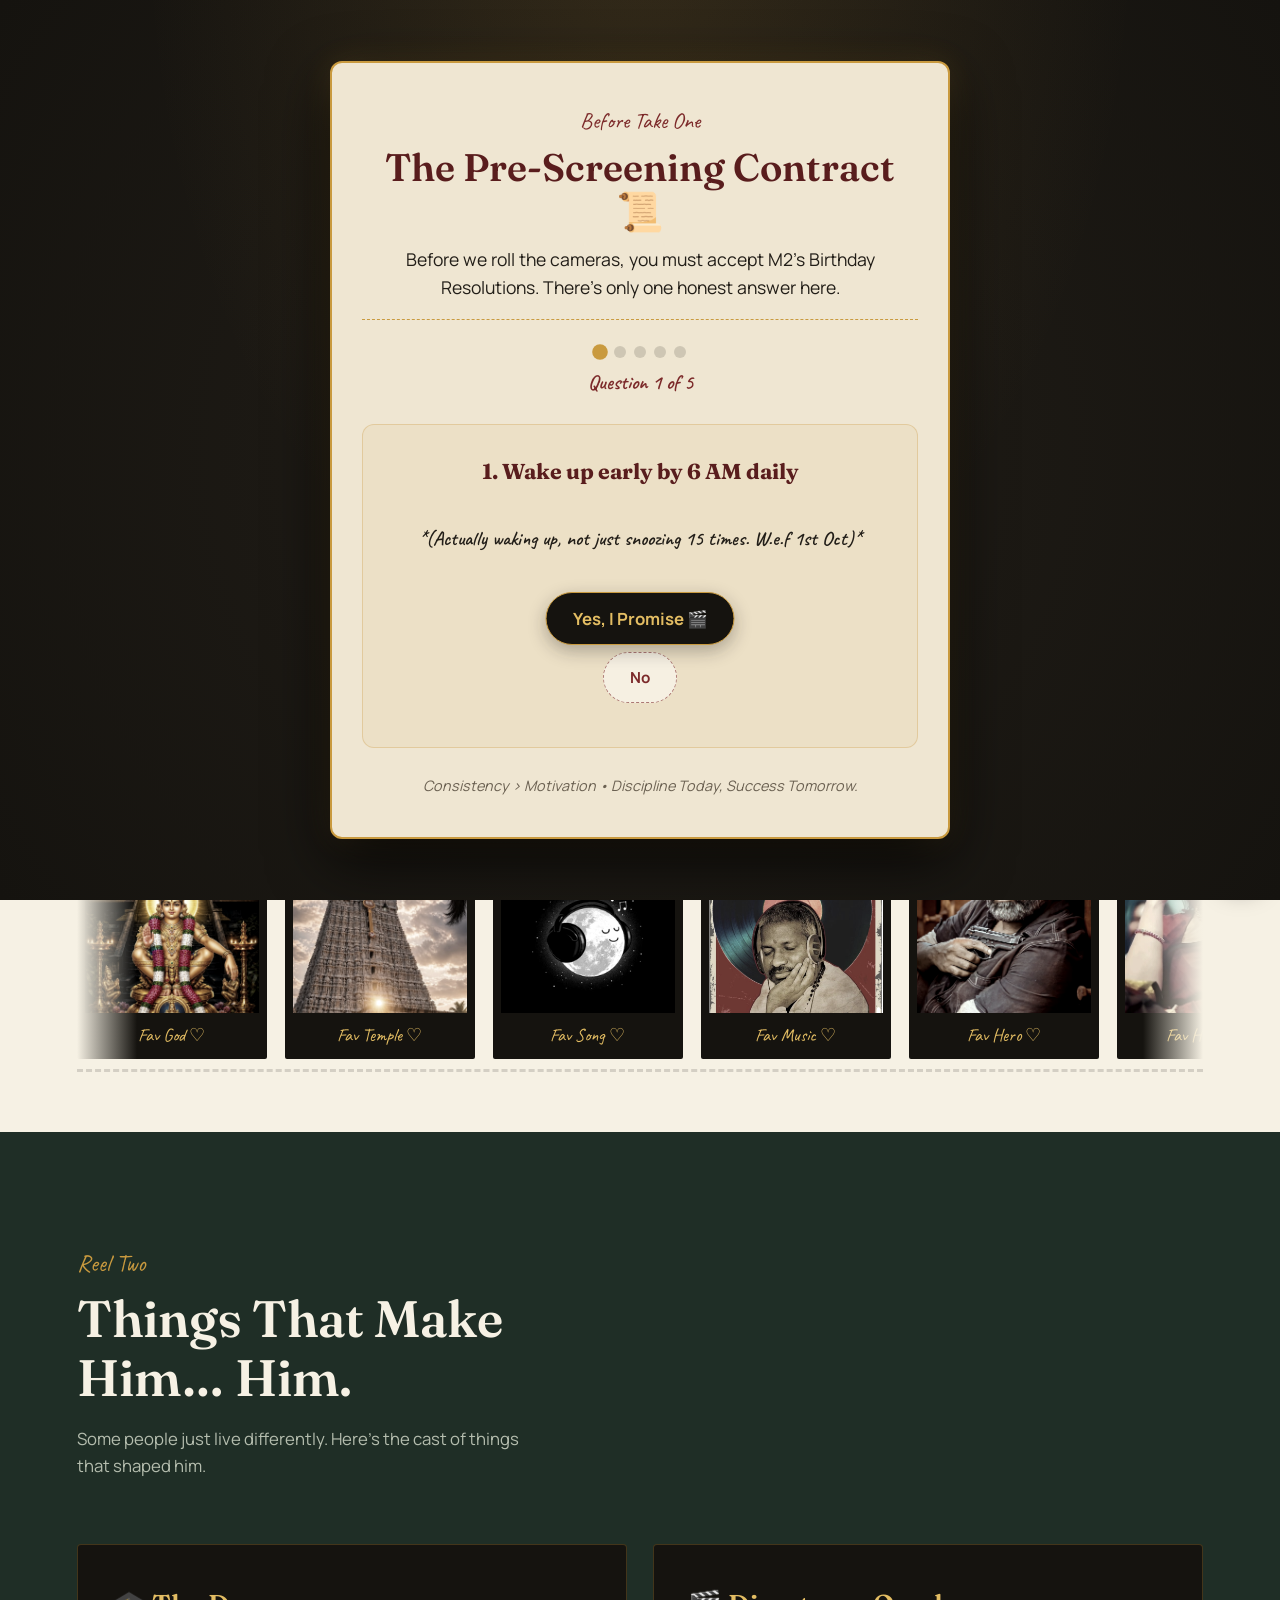
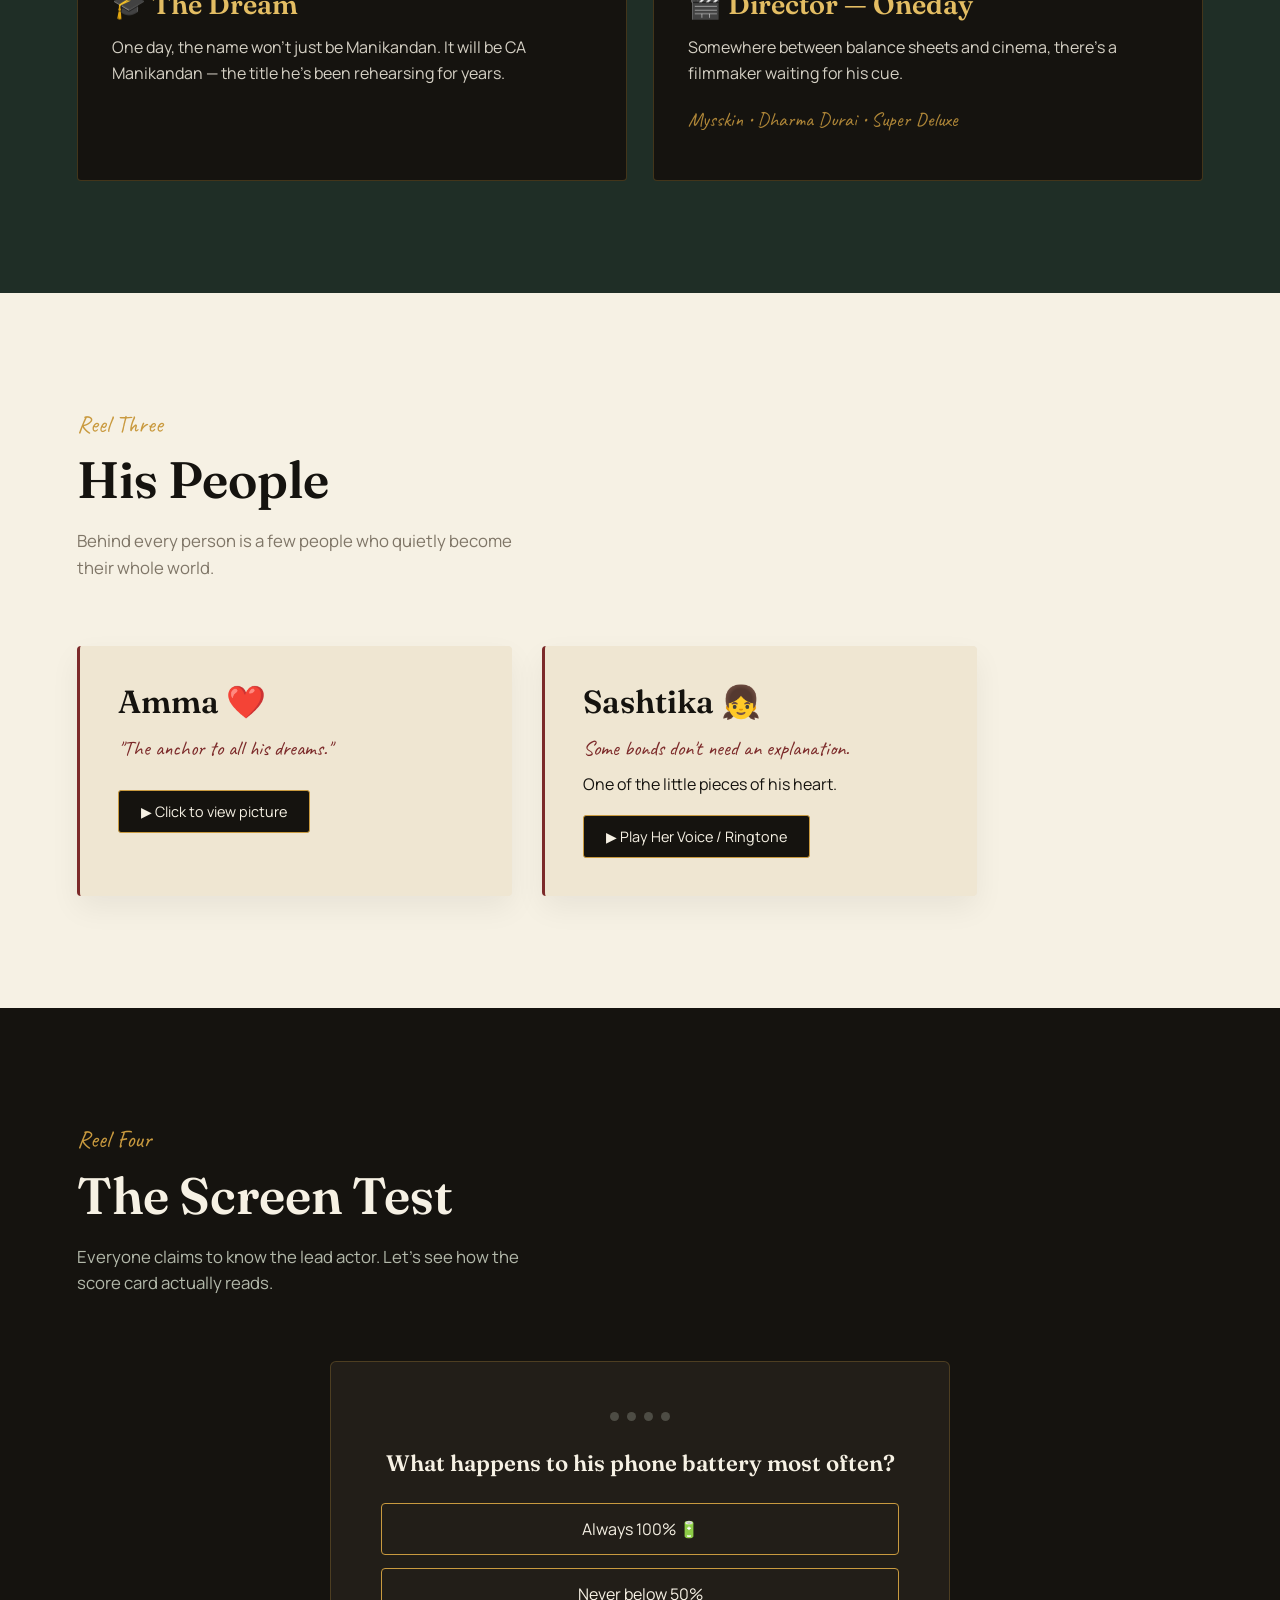
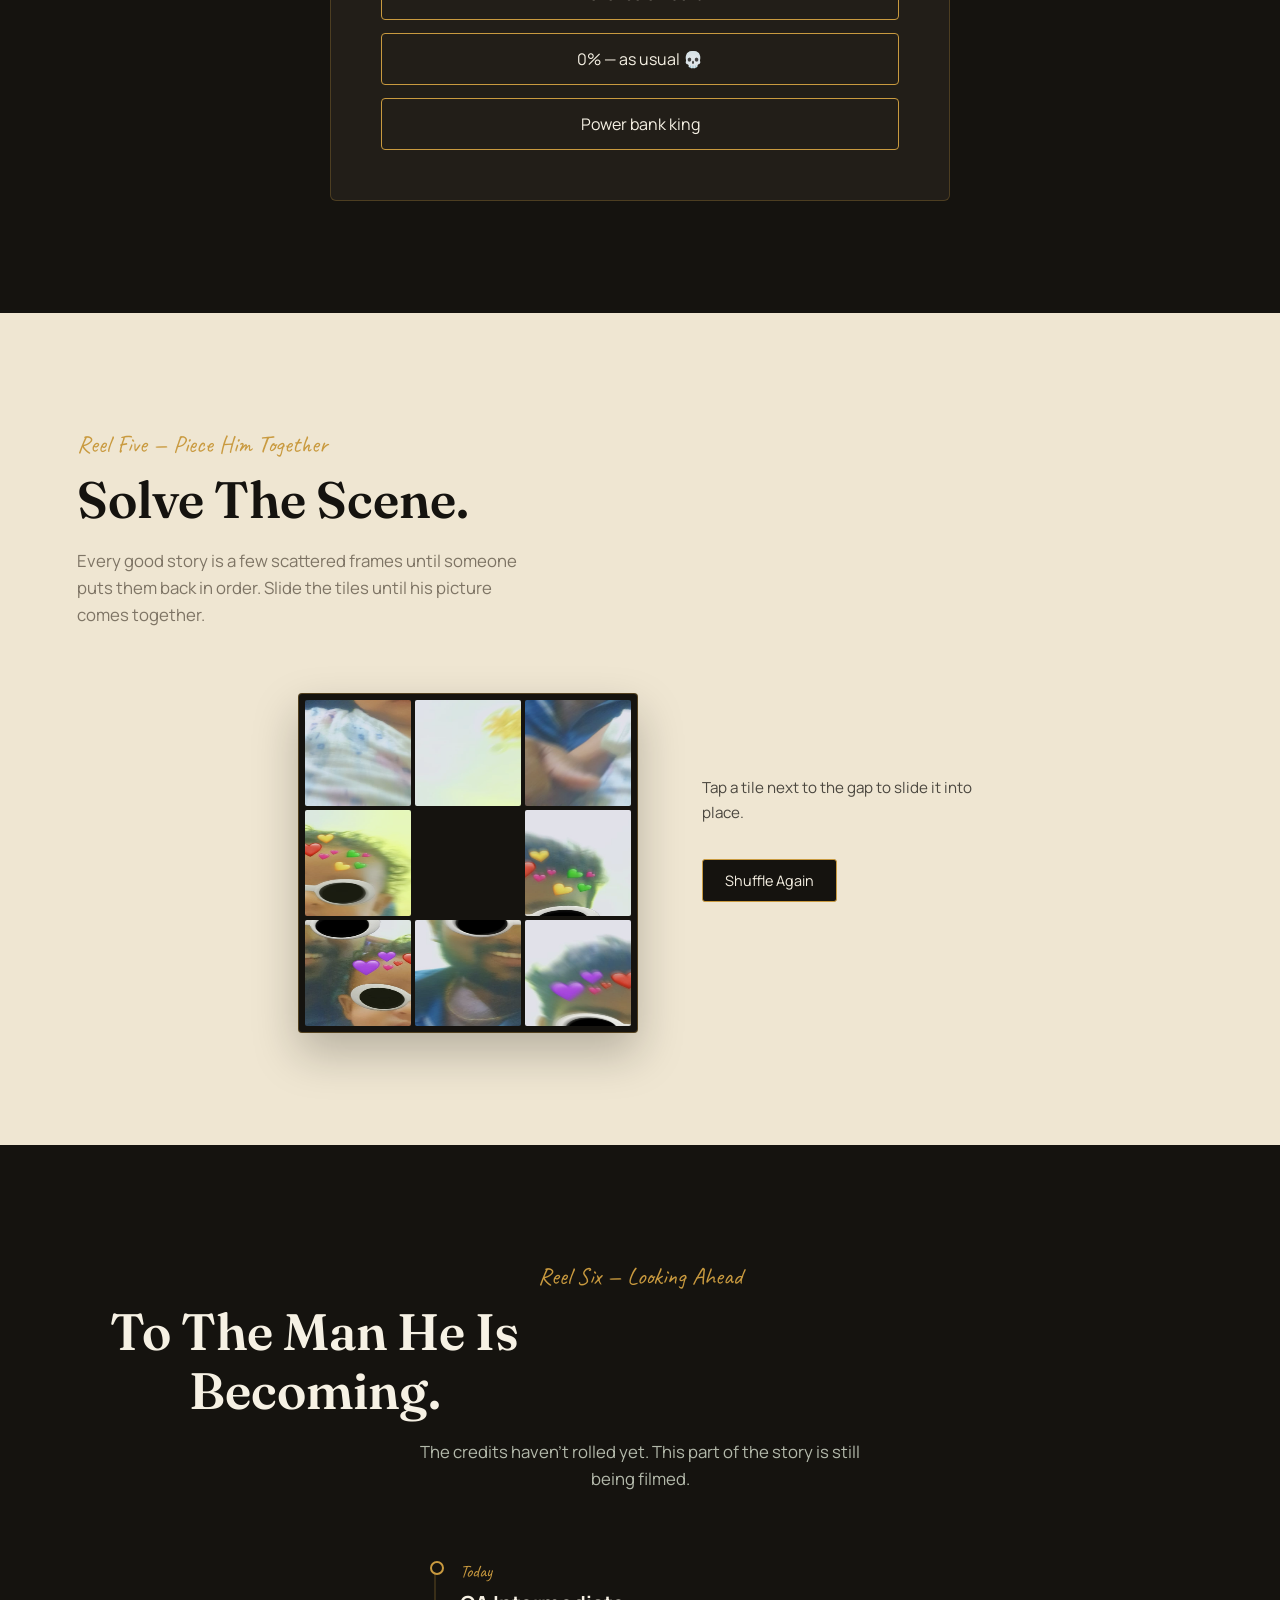
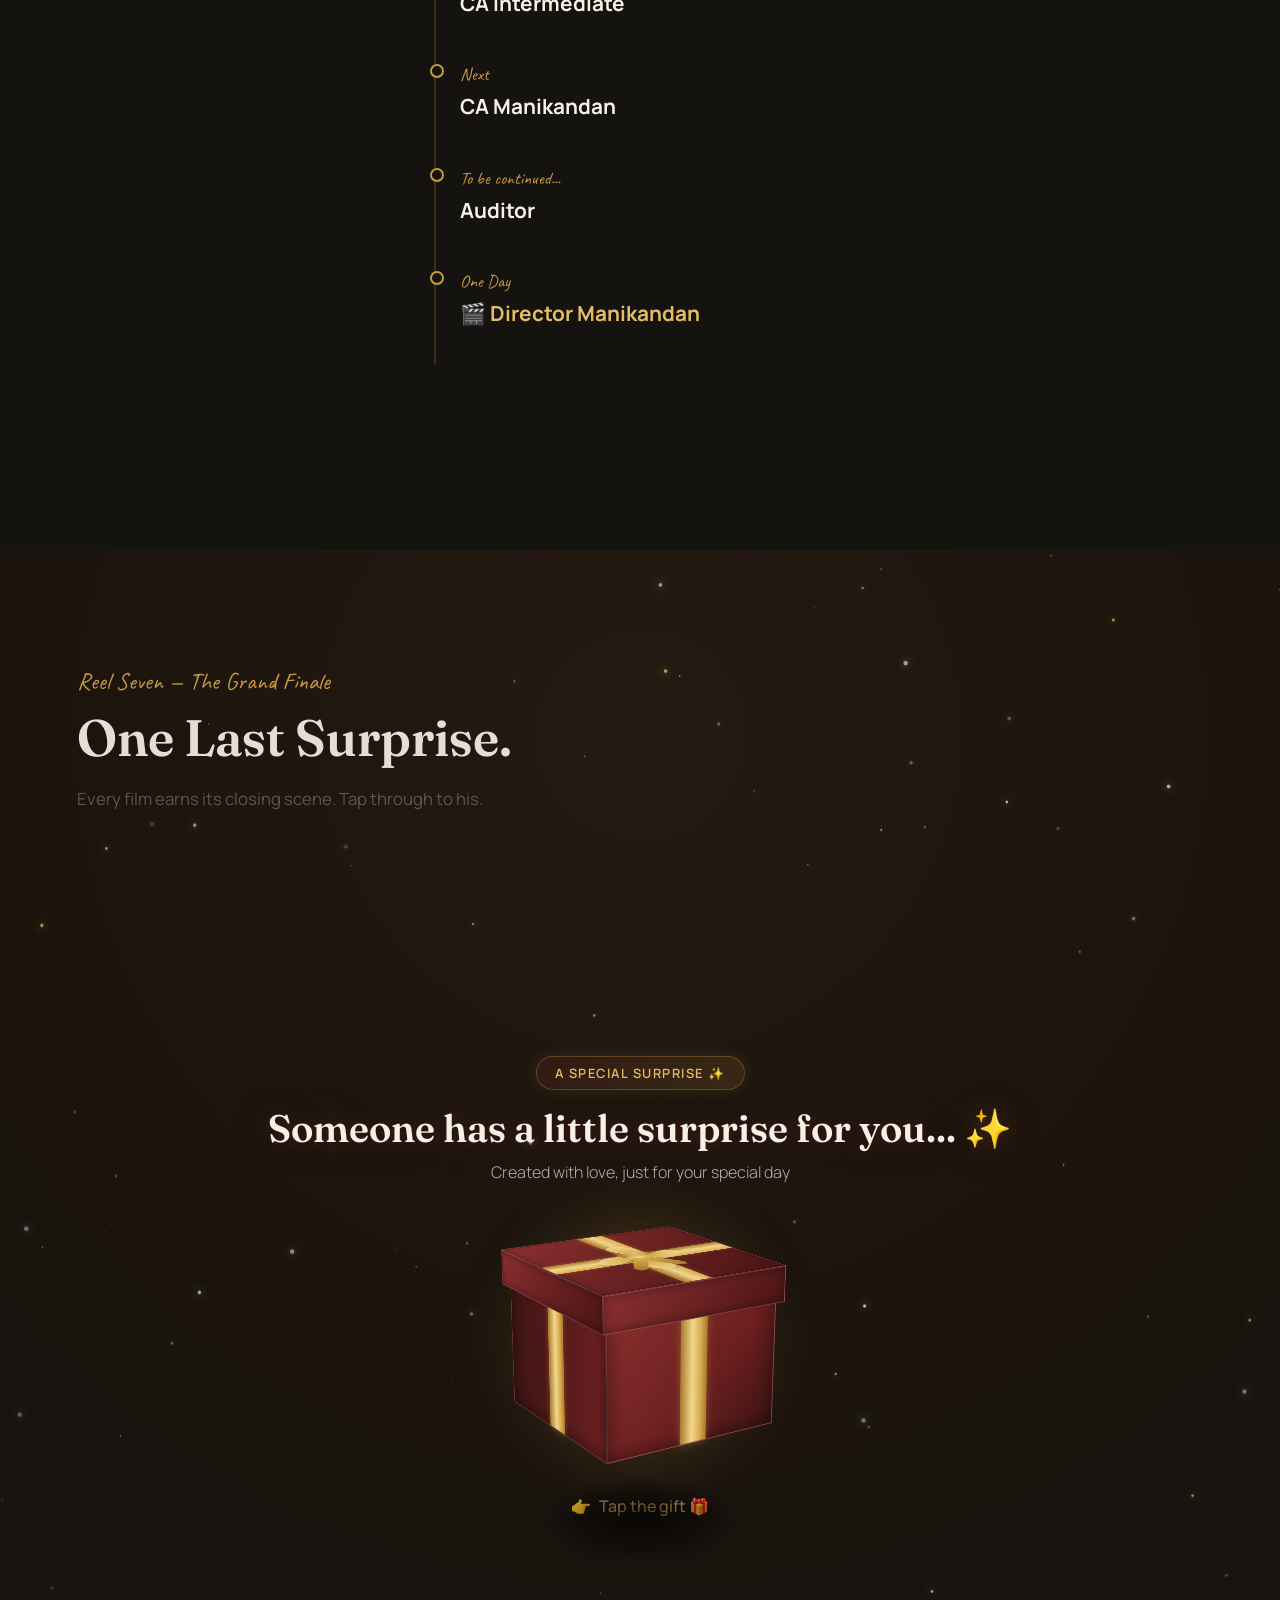
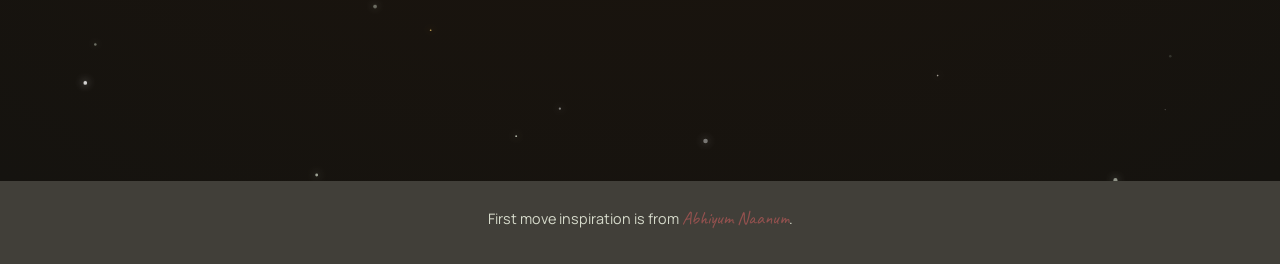
==== commit 5820a46d: "Update index.html" ====
--- a/index.html
+++ b/index.html
@@ -194,7 +194,7 @@
                     <p>Fav Temple ♡</p>
                 </div>
 
-                <div class="polaroid" onclick="openModal('song_2.mp4', 'Fav song — Muthumani ♡', 'video')" tabindex="0">
+                <div class="polaroid" onclick="openModal('song-22.mp4', 'Fav song — Muthumani ♡', 'video')" tabindex="0">
                     <div class="polaroid-cover">
                         <img src="fav_song.jpg" alt="Fav Song" class="polaroid-box-img">
                         <span class="reveal-hint">▶ Click to play</span>
@@ -204,13 +204,13 @@
 
                 <div class="polaroid" onclick="openModal('ilayaraja_video.mp4', 'Fav Music — Ilaiyaraaja ♡', 'video', 'song-33.mp4')" tabindex="0">
                     <div class="polaroid-cover">
-                        <img src="ilayaraja.jpg" alt="Fav Music" class="polaroid-box-img">
+                        <img src="Ilayaraja.jpg" alt="Fav Music" class="polaroid-box-img">
                         <span class="reveal-hint">▶ Click to play</span>
                     </div>
                     <p>Fav Music ♡</p>
                 </div>
 
-                <div class="polaroid" onclick="openModal('sethubathi_video.mp4', 'Fav Hero — Vijay Sethupathi ♡', 'video', 'hero_2.mp4')" tabindex="0">
+                <div class="polaroid" onclick="openModal('sethubathi_video.mp4', 'Fav Hero — Vijay Sethupathi ♡', 'video', 'hero-22.mp4')" tabindex="0">
                     <div class="polaroid-cover">
                         <img src="Vijay Sethupathi.jpg" alt="Fav Hero" class="polaroid-box-img">
                         <span class="reveal-hint">▶ Click to play</span>
@@ -218,7 +218,7 @@
                     <p>Fav Hero ♡</p>
                 </div>
 
-                <div class="polaroid" onclick="openModal('nayan_video.mp4', 'Fav Heroine — Nayanthara ♡', 'video', 'heroine_2.mp4')" tabindex="0">
+                <div class="polaroid" onclick="openModal('nayan_video.mp4', 'Fav Heroine — Nayanthara ♡', 'video', 'heroine-22.mp4')" tabindex="0">
                     <div class="polaroid-cover">
                         <img src="nayanthara_img.jpg" alt="Fav Heroine" class="polaroid-box-img">
                         <span class="reveal-hint">▶ Click to play</span>
